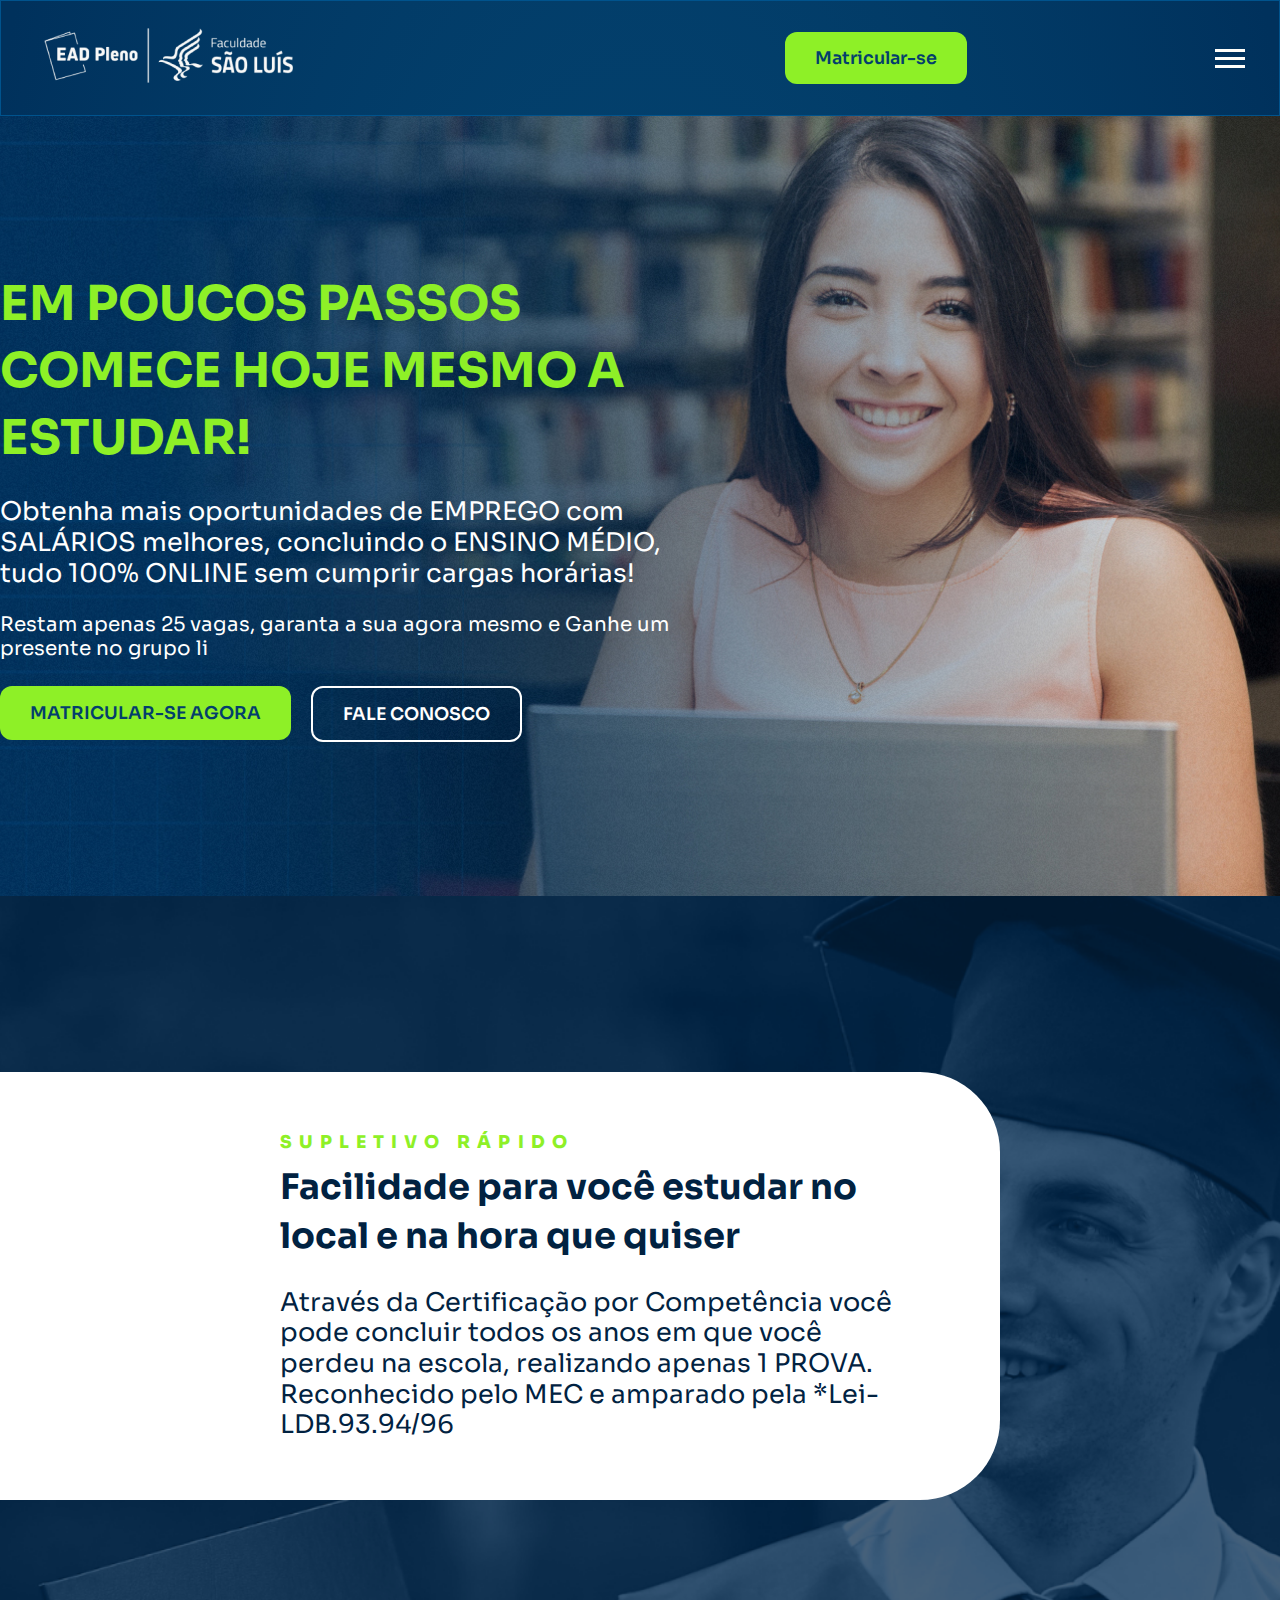
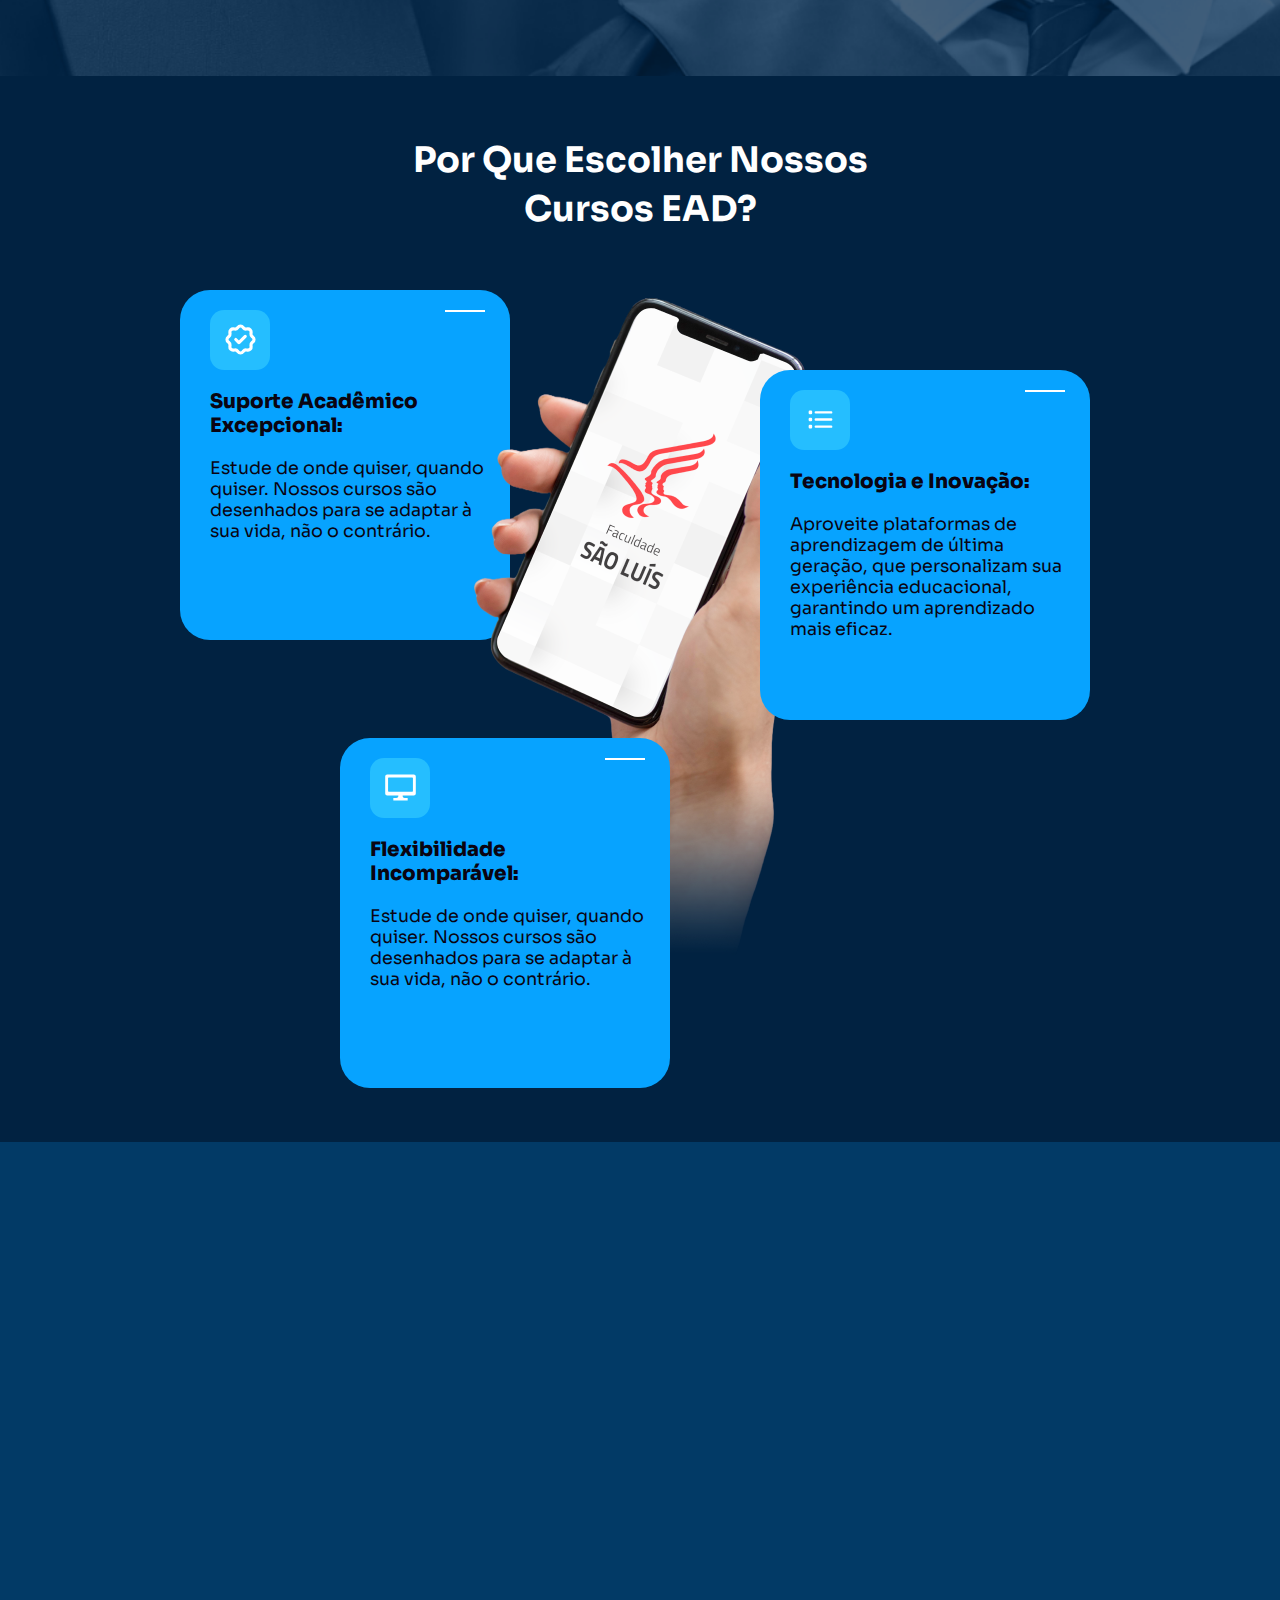
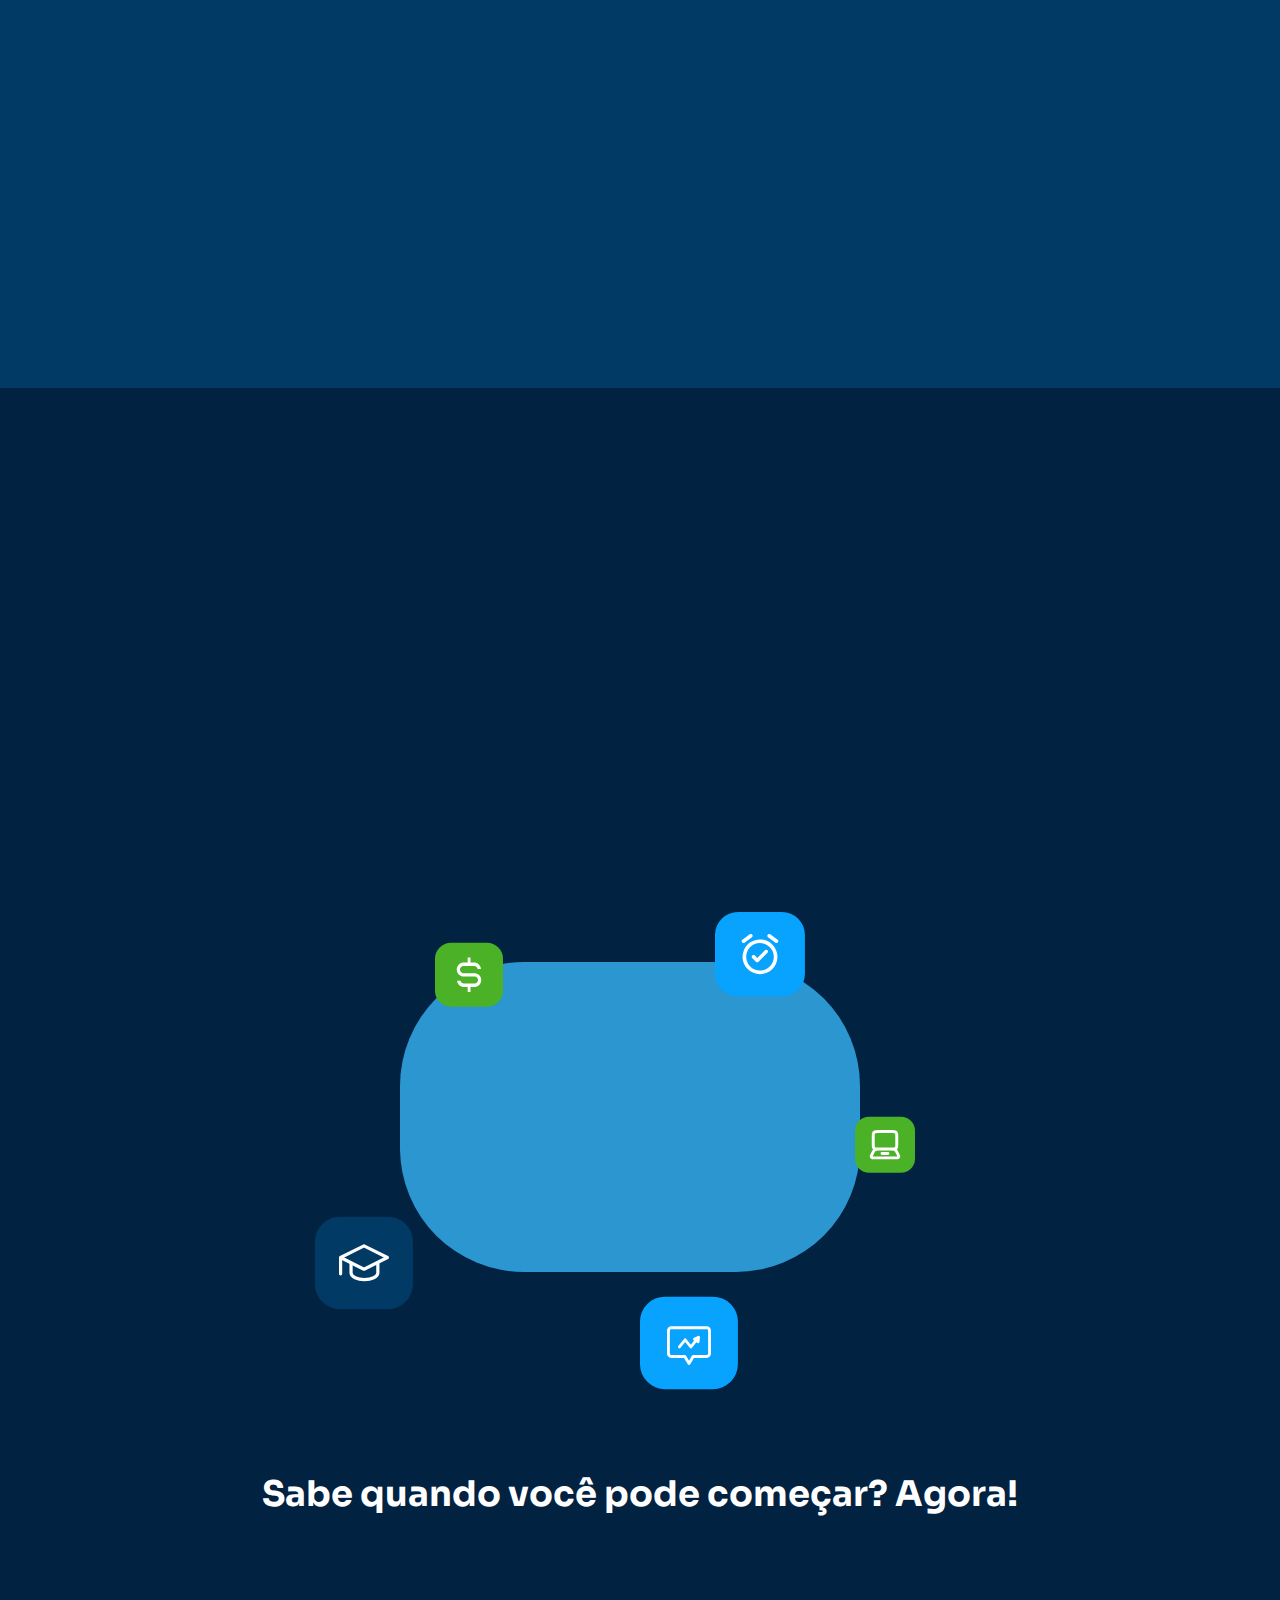
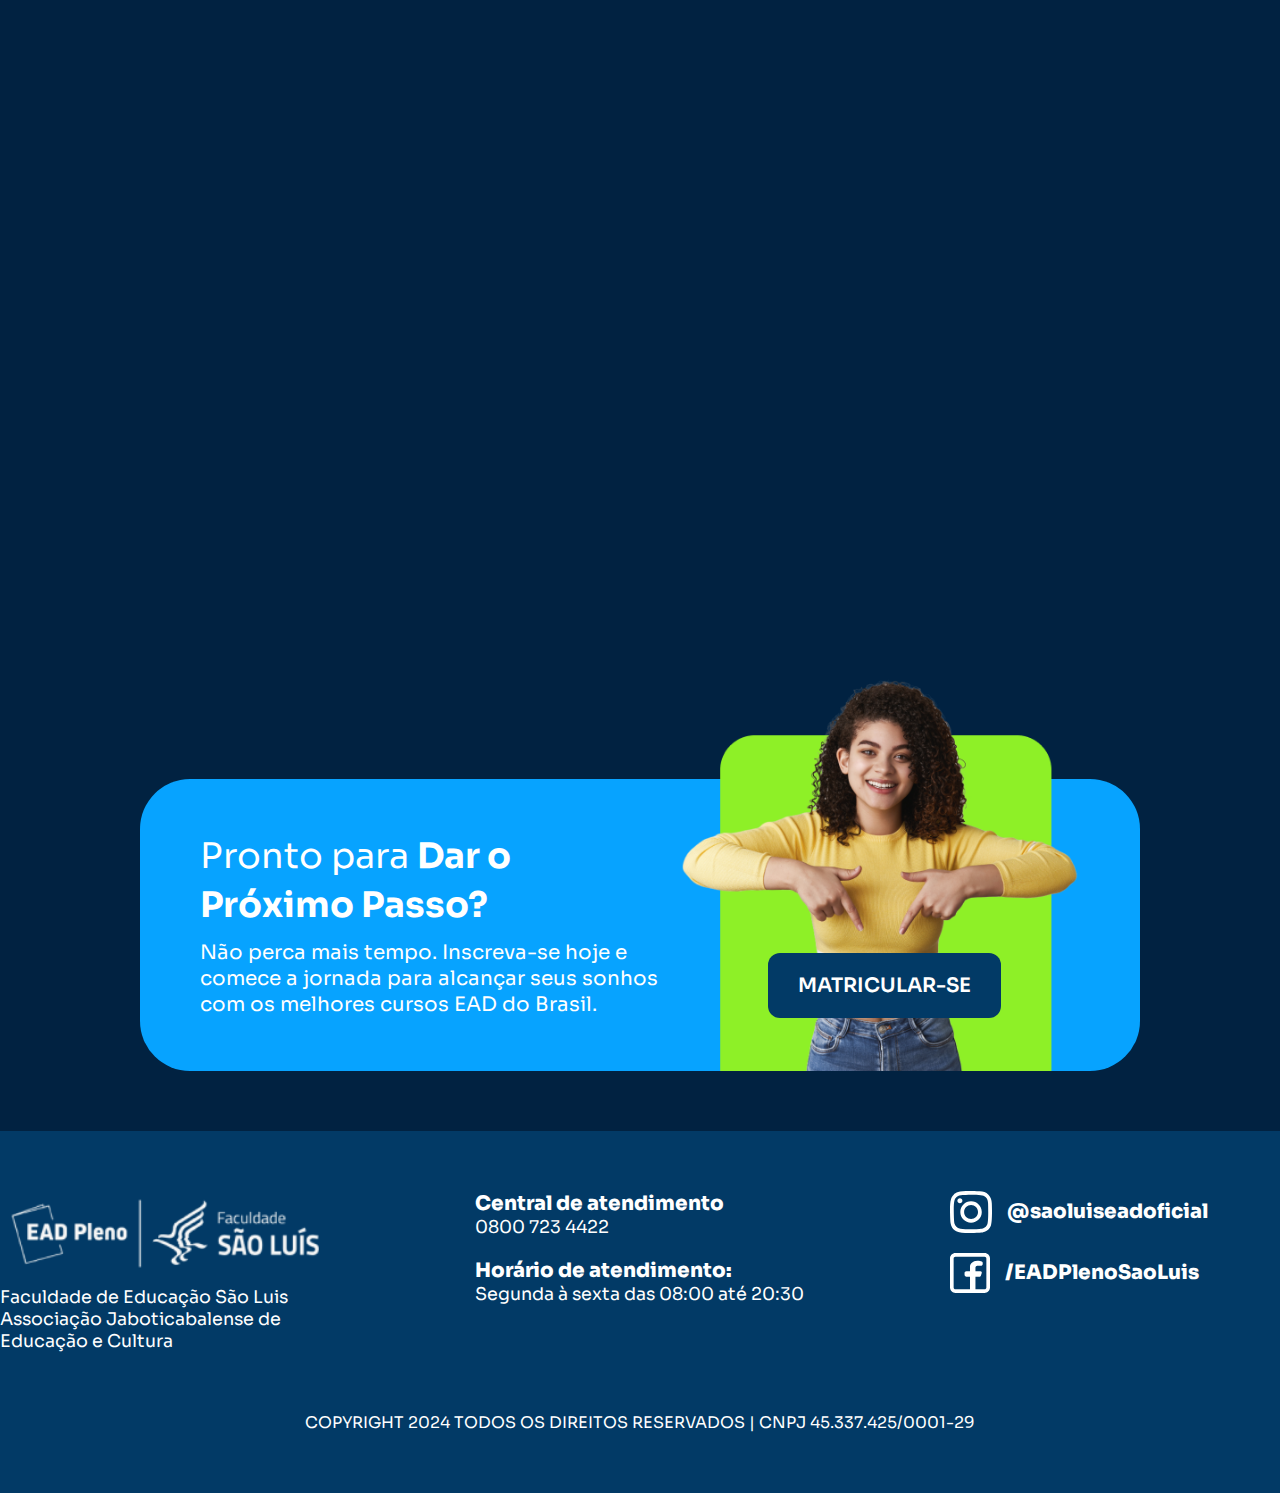
==== index_sup.html @ aec88f67 "add links" ====
<!DOCTYPE html>
<html lang="pt-br">

<head>
    <meta charset="UTF-8">
    <meta name="viewport" content="width=device-width, initial-scale=1.0">
    <title>São luis</title>
    <link rel="apple-touch-icon" sizes="76x76" href="favicon/apple-touch-icon.png">
    <link rel="icon" type="image/png" sizes="32x32" href="favicon/favicon-32x32.png">
    <link rel="icon" type="image/png" sizes="16x16" href="favicon/favicon-16x16.png">
    <link rel="manifest" href="favicon/site.webmanifest">
    <link rel="mask-icon" href="favicon/safari-pinned-tab.svg" color="#5bbad5">
    <meta name="msapplication-TileColor" content="#da532c">
    <meta name="theme-color" content="#ffffff">
    <link rel="stylesheet" href="css/style.css">
    <link rel="stylesheet" href="css/swiper-bundle.min.css">
</head>

<body>

    <header>

        <div class="area_menu_mobile">
            <div class="close_menu">
                <img src="img/close-x.svg" alt="">
            </div>
            <div class="menu_mobile">
                <nav>
                    <ul>
                        <a href="#">
                            <li>Home</li>
                        </a>
                        <a href="#">
                            <li>Cursos</li>
                        </a>
                        <a href="#">
                            <li>Suporte Acadêmico</li>
                        </a>
                        <a href="#">
                            <li>Metodologia de Ensino</li>
                        </a>
                        <a href="#">
                            <li>Recursos Exclusivos</li>
                        </a>

                    </ul>
                </nav>
                <div class="area_btns_menu_mobile">
                    <!--<a href="#">
                            <div class="btn_destaque">
                                <h2>
                                    Em destaque
                                </h2>
                            </div>
                        </a>-->

                    <a href="#">
                        <div class="btn_matricular_menu">
                            <h2>
                                Matricular-se
                            </h2>
                        </div>
                    </a>
                </div>


            </div>

        </div>

        <div class="container_menu">
            <div class="container_menu_int">
                <div class="area_menu">
                    <div class="area_logo">
                        <a href="index.html">
                            <img src="img/logo_sao_luis.png" alt="" width="267" height="69">
                        </a>
                    </div>

                    <div class="area_btns_menu">
                        <!--<a href="#">
                            <div class="btn_destaque">
                                <h2>
                                    Em destaque
                                </h2>
                            </div>
                        </a>-->

                        <a href="#">
                            <div class="btn_matricular_menu">
                                <h2>
                                    Matricular-se
                                </h2>
                            </div>
                        </a>

                        <div class="area_open_menu">
                            <div class="line_menu"></div>
                            <div class="line_menu"></div>
                            <div class="line_menu"></div>
                        </div>

                    </div>


                </div>
            </div>
        </div>

    </header>

    <!--Supletivo rapido -->

    <section id="container_supletivo_home">
        <div class="container_supletivo_home">
            <div class="container_supletivo_home_int">
                <div class="area_supletivo_home">
                    <div class="area_text_supletivo_home">
                        <div class="title_supletivo_home">
                            <h2>
                                EM POUCOS PASSOS COMECE HOJE MESMO A ESTUDAR!
                            </h2>
                        </div>
                        <div class="sub_title_supletivo_home">
                            <p>
                                Obtenha mais oportunidades de EMPREGO com SALÁRIOS melhores, concluindo o ENSINO MÉDIO,
                                tudo 100% ONLINE sem cumprir cargas horárias!
                            </p>
                        </div>
                        <div class="info_sub_title_supletivo_home">
                            <p>
                                Restam apenas 25 vagas, garanta a sua agora mesmo e Ganhe um presente no grupo li
                            </p>
                        </div>
                        <div class="area_btns_supletivo_home">
                            <a href="#">
                                <div class="btn_matricular_menu">
                                    <h2>
                                        Matricular-se agora
                                    </h2>
                                </div>
                            </a>
                            <a href="#">
                                <div class="btn_destaque">
                                    <h2>
                                        Fale conosco
                                    </h2>
                                </div>
                            </a>
                        </div>
                    </div>
                </div>
            </div>
        </div>
    </section>

    <section id="container_ead_qualidade_supletivo">
        <div class="container_ead_qualidade_supletivo">
            <div class="container_ead_qualidade_supletivo_int">
                <div class="area_ead_qualidade_supletivo">
                    <div class="area_ead_qualidade_supletivo_int">
                        <div class="area_titles_ead_qualidade_supletivo">
                            <div class="info_ead_qualidade_supletivo">
                                <p>
                                    Supletivo rápido
                                </p>
                            </div>
                            <div class="title_ead_qualidade_supletivo">
                                <h2>
                                    Facilidade para você estudar no local e na hora que quiser
                                </h2>
                            </div>
                        </div>

                        <div class="sub_title_ead_qualidade_supletivo">
                            <p>
                                Através da Certificação por Competência você pode concluir todos os anos em que você
                                perdeu na escola, realizando apenas 1 PROVA. Reconhecido pelo MEC e amparado pela
                                *Lei-LDB.93.94/96
                            </p>
                        </div>

                    </div>
                </div>
            </div>
        </div>
    </section>



    <!--<div class="container_home">
        <div class="container_home_int">
            <div class="area_home">

                <div class="swiper swiper_1 mx-0 ml-0 p-0 relative overflow-hidden transition-opacity h-8"
                    x-ref="container">
                    <div class="swiper-wrapper flex flex-rows justify-start items-center text-sm !ease-linear">
                        <div class="swiper-slide">
                            <img class="estudante" src="img/banner_1_estudante.png" alt="">
                            <img src="img/banner_1.png" alt="">
                        </div>

                        <div class="swiper-slide">
                            <img src="img/banner_2.png" alt="">
                        </div>

                    </div>
                    <div class="swiper-pagination"></div>
                </div>

                <div class="area_mini_banners">
                    <a href="#">
                        <img src="img/mini_banner_1.png" alt="">
                    </a>
                    <a href="#">
                        <img src="img/mini_banner_2.png" alt="">
                    </a>
                </div>


            </div>
        </div>
    </div>-->

    <!--<div class="container_ead_qualidade">
        <div class="container_ead_qualidade_int">
            <div class="area_ead_qualidade">
                <div class="area_texts_ead_qualidade">
                    <div class="area_titles_ead_qualidade">
                        <div class="info_title_ead_qualidade">
                            <h3>
                                EAD DE QUALIDADE
                            </h3>
                        </div>

                        <div class="title_ead_qualidade">
                            <h2>
                                Em poucos passos comece hoje mesmo a estudar!
                            </h2>
                        </div>

                    </div>

                    <div class="sub_title_ead_qualidade">
                        <p>
                            Obtenha mais oportunidades de EMPREGO com <b>SALÁRIOS melhores</b>, concluindo o ENSINO
                            MÉDIO, tudo <b>100% ONLINE</b> sem cumprir cargas horárias!
                        </p>
                    </div>

                </div>

                <img class="mini_banner_ead_qualidade" src="img/mini_banner_ead_qualidade.png" alt="" loading="lazy">

            </div>
        </div>
    </div>-->

    <!--<div class="container_cursos">
        <div class="container_cursos_int">
            <div class="area_cursos">
                <div class="area_text_cursos">
                    <div class="title_cursos" data-animation="down">
                        <h2>
                            Facilidade para você estudar no local e na hora que quiser
                        </h2>
                    </div>
                    <div class="sub_title_cursos" data-animation="down">
                        <p>
                            Através da Certificação por Competência você pode concluir todos os anos em que você perdeu
                            na escola, realizando apenas <b>1 PROVA</b>. Reconhecido pelo MEC e amparado pela
                            *Lei-LDB.93.94/96
                        </p>
                    </div>
                    <a href="#" data-animation="down" data-delay-1>
                        <div class="btn_graduacao">
                            <h2>
                                Graduação
                            </h2>
                        </div>
                    </a>
                </div>

                <div class="swiper swiper_2 mx-0 ml-0 p-0 relative overflow-hidden transition-opacity h-8"
                    x-ref="container">
                    <div class="swiper-wrapper flex flex-rows justify-start items-center text-sm !ease-linear">
                        <div class="swiper-slide">
                            <div class="card_graduacao">
                                <div class="card_graduacao_int">

                                    <div class="area_text_graduacao">
                                        <div class="title_graduacao">
                                            <h2>
                                                Administração Pública
                                            </h2>
                                        </div>
                                        <div class="sub_title_graduacao">
                                            <p>
                                                Tempo da
                                                graduação
                                            </p>
                                        </div>


                                    </div>
                                    <div class="area_img_curso">
                                        <img src="img/adm_publica.png" alt="">
                                        <a href="#">
                                            <div class="btn_ead">
                                                <h2>
                                                    Pós-graduação EAD
                                                </h2>
                                            </div>
                                        </a>
                                    </div>


                                </div>
                            </div>
                        </div>

                        <div class="swiper-slide">
                            <div class="card_graduacao">
                                <div class="card_graduacao_int">

                                    <div class="area_text_graduacao">
                                        <div class="title_graduacao">
                                            <h2>
                                                Matemática - Formação de Professor
                                            </h2>
                                        </div>
                                        <div class="sub_title_graduacao">
                                            <p>
                                                Tempo da
                                                graduação
                                            </p>
                                        </div>


                                    </div>

                                    <div class="area_img_curso">
                                        <img src="img/matematica.png" alt="">
                                        <a href="#">
                                            <div class="btn_ead">
                                                <h2>
                                                    Pós-graduação EAD
                                                </h2>
                                            </div>
                                        </a>
                                    </div>


                                </div>
                            </div>
                        </div>

                        <div class="swiper-slide">
                            <div class="card_graduacao">
                                <div class="card_graduacao_int">

                                    <div class="area_text_graduacao">
                                        <div class="title_graduacao">
                                            <h2>
                                                Administração
                                            </h2>
                                        </div>
                                        <div class="sub_title_graduacao">
                                            <p>
                                                Tempo da
                                                graduação
                                            </p>
                                        </div>


                                    </div>

                                    <div class="area_img_curso">
                                        <img src="img/adm.png" alt="">

                                        <a href="#">
                                            <div class="btn_ead">
                                                <h2>
                                                    Pós-graduação EAD
                                                </h2>
                                            </div>
                                        </a>
                                    </div>


                                </div>
                            </div>
                        </div>

                        <div class="swiper-slide">
                            <div class="card_graduacao">
                                <div class="card_graduacao_int">

                                    <div class="area_text_graduacao">
                                        <div class="title_graduacao">
                                            <h2>
                                                Engenharia da Computação
                                            </h2>
                                        </div>
                                        <div class="sub_title_graduacao">
                                            <p>
                                                Tempo da
                                                graduação
                                            </p>
                                        </div>


                                    </div>

                                    <div class="area_img_curso">
                                        <img src="img/engenharia.png" alt=" Engenharia da Computação">
                                        <a href="#">
                                            <div class="btn_ead">
                                                <h2>
                                                    Pós-graduação EAD
                                                </h2>
                                            </div>
                                        </a>

                                    </div>


                                </div>
                            </div>
                        </div>

                        <div class="swiper-slide">
                            <div class="card_graduacao">
                                <div class="card_graduacao_int">

                                    <div class="area_text_graduacao">
                                        <div class="title_graduacao">
                                            <h2>
                                                Biologia - Formação de Professor
                                            </h2>
                                        </div>
                                        <div class="sub_title_graduacao">
                                            <p>
                                                Tempo da
                                                graduação
                                            </p>
                                        </div>

                                    </div>

                                    <div class="area_img_curso">
                                        <img src="img/biologia.png" alt="biologia">

                                        <a href="#">
                                            <div class="btn_ead">
                                                <h2>
                                                    Pós-graduação EAD
                                                </h2>
                                            </div>
                                        </a>
                                    </div>

                                </div>
                            </div>
                        </div>

                        <div class="swiper-slide">
                            <div class="card_graduacao">
                                <div class="card_graduacao_int">

                                    <div class="area_text_graduacao">
                                        <div class="title_graduacao">
                                            <h2>
                                                Engenharia de Produção
                                            </h2>
                                        </div>
                                        <div class="sub_title_graduacao">
                                            <p>
                                                Tempo da
                                                graduação
                                            </p>
                                        </div>


                                    </div>

                                    <div class="area_img_curso">
                                        <img src="img/eng_producao.png" alt="">
                                        <a href="#">
                                            <div class="btn_ead">
                                                <h2>
                                                    Pós-graduação EAD
                                                </h2>
                                            </div>
                                        </a>
                                    </div>

                                </div>
                            </div>
                        </div>

                        <div class="swiper-slide">
                            <div class="card_graduacao">
                                <div class="card_graduacao_int">

                                    <div class="area_text_graduacao">
                                        <div class="title_graduacao">
                                            <h2>
                                                Letras Português - Formação de Professor
                                            </h2>
                                        </div>
                                        <div class="sub_title_graduacao">
                                            <p>
                                                Tempo da
                                                graduação
                                            </p>
                                        </div>


                                    </div>

                                    <div class="area_img_curso">
                                        <img src="img/letras.png" alt="Letras Português">
                                        <a href="#">
                                            <div class="btn_ead">
                                                <h2>
                                                    Pós-graduação EAD
                                                </h2>
                                            </div>
                                        </a>
                                    </div>


                                </div>
                            </div>
                        </div>


                    </div>
                    <img class="swiper-button-prev" src="img/arrow_prev.svg" alt="">
                    <img class="swiper-button-next" src="img/arrow_next.svg" alt="">
                </div>

                <a href="#" data-animation="down" data-delay-1>
                    <div class="btn_matricular">
                        <h2>
                            Ver todos os cursos
                        </h2>
                    </div>
                </a>


            </div>
        </div>
    </div>-->


    <div class="container_pilares">
        <div class="container_pilares_int">
            <div class="area_pilares">
                <div class="title_pilare_principal">
                    <h2>
                        Por Que Escolher Nossos<br> Cursos EAD?
                    </h2>
                </div>
                <div class="area_cards_pilares">

                    <div class="cards_pilares card_1">
                        <div class="cards_pilares_int">
                            <div class="separator_pilares"></div>
                            <div class="icon_pilares">
                                <img src="img/icon_cursos_1.svg" alt="" width="31" height="31">
                            </div>

                            <div class="title_pilares">
                                <h2>
                                    Suporte Acadêmico Excepcional:
                                </h2>
                            </div>
                            <div class="sub_title_pilares">
                                <p>
                                    Estude de onde quiser, quando quiser. Nossos cursos são desenhados para se adaptar à
                                    sua vida, não o contrário.
                                </p>
                            </div>
                        </div>
                    </div>

                    <div class="cards_pilares card_2">
                        <div class="cards_pilares_int">
                            <div class="separator_pilares"></div>
                            <div class="icon_pilares">
                                <img src="img/icon_cursos_2.svg" alt="" width="27" height="19">
                            </div>

                            <div class="title_pilares">
                                <h2>
                                    Tecnologia e Inovação:
                                </h2>
                            </div>
                            <div class="sub_title_pilares">
                                <p>
                                    Aproveite plataformas de aprendizagem de última geração, que personalizam sua
                                    experiência educacional, garantindo um aprendizado mais eficaz.
                                </p>
                            </div>
                        </div>
                    </div>

                    <div class="cards_pilares card_3">
                        <div class="cards_pilares_int">
                            <div class="separator_pilares"></div>
                            <div class="icon_pilares">
                                <img src="img/icon_cursos_3.svg" alt="" width="33" height="27">
                            </div>

                            <div class="title_pilares">
                                <h2>
                                    Flexibilidade Incomparável:
                                </h2>
                            </div>
                            <div class="sub_title_pilares">
                                <p>
                                    Estude de onde quiser, quando quiser. Nossos cursos são desenhados para se adaptar à
                                    sua vida, não o contrário.
                                </p>
                            </div>
                        </div>
                    </div>

                </div>

                <img class="bg_pilares" src="img/bg_cursos.png" alt="" width="350" height="667">

            </div>
        </div>
    </div>

    <div class="container_mercado">
        <div class="container_mercado_int sup">
            <div class="area_mercado">
                <div class="area_text_mercado">
                    <!--<div class="info_title_mercado" data-animation="left">
                        <h3>
                            A CBREAD AJUDA VOCÊ A
                        </h3>
                    </div>-->
                    <div class="title_mercado" data-animation="left" data-delay-1>
                        <h2>
                            Conecte-se ao Futuro do Mercado de Trabalho
                        </h2>
                    </div>
                    <div class="sub_title_mercado" data-animation="left" data-delay-2>
                        <p>
                            Com parcerias estratégicas em diversos setores, oferecemos <b>oportunidades únicas de
                                estágio e
                                networking,</b> preparando você não apenas para entrar no mercado de trabalho, mas para
                            liderar
                        </p>
                    </div>
                </div>

                <div class="area_bg_mercado">
                    <img src="img_sup/bg_mercado.png" alt="" data-animation="right">
                    <svg class="bg_lines sup" width="962" height="418" viewBox="0 0 865 420" fill="none"
                        xmlns="http://www.w3.org/2000/svg">
                        <mask id="mask0_115_10" style="mask-type:alpha" maskUnits="userSpaceOnUse" x="0" y="0"
                            width="865" height="420">
                            <rect width="865" height="420" fill="#023A66" />
                        </mask>
                        <g mask="url(#mask0_115_10)">
                            <rect x="663" y="-71" width="89" height="575" transform="rotate(29.8313 663 -71)"
                                fill="#4BB127" />
                            <rect x="282.032" y="-71" width="89" height="575" transform="rotate(29.8313 282.032 -71)"
                                fill="#4BB127" />
                            <rect x="790" y="-49.7698" width="89" height="575" transform="rotate(29.8313 790 -49.7698)"
                                fill="white" />
                            <rect x="409" y="-49.7698" width="89" height="575" transform="rotate(29.8313 409 -49.7698)"
                                fill="white" />
                            <rect x="536" y="-47.7698" width="89" height="575" transform="rotate(29.8313 536 -47.7698)"
                                fill="#07A3FF" />
                        </g>
                    </svg>

                </div>



            </div>
        </div>
    </div>



    <div class="container_metodologia">
        <div class="container_metodologia_int">
            <div class="area_metodologia">
                <div class="area_text_metodologia">
                    <div class="title_metodologia" data-animation="left" data-delay-1>
                        <h2>
                            Metodologia de Ensino que Faz a Diferença
                        </h2>
                    </div>
                    <div class="sub_title_metodologia" data-animation="left" data-delay-2>
                        <p>
                            Nossas metodologias ativas colocam você no centro do processo de aprendizagem.<br><br>

                            Prepare-se para enfrentar o mercado de trabalho com <b>habilidades práticas e conhecimento
                                aplicado</b>, graças à nossa abordagem inovadora que transforma a teoria em prática.
                        </p>
                    </div>

                    <a href="#" data-animation="down" data-delay-1>
                        <div class="btn_matricular">
                            <h2>
                                Me matricular agora
                            </h2>
                        </div>
                    </a>

                </div>

                <div class="area_img_metodologia">
                    <div class="box_bg_metodologia"></div>
                    <img class="icon_notebook" src="img/icon_notebook.svg" alt="">
                    <img class="icon_clock" src="img/icon_clock.svg" alt="">
                    <img class="icon_money" src="img/icon_money.svg" alt="">
                    <img class="icon_study" src="img/icon_study.svg" alt="">
                    <img class="icon_growth" src="img/icon_growth.svg" alt="">
                    <img src="img/notebook_metodologia.png" alt="" data-animation="right">
                </div>



            </div>
        </div>
    </div>

    <div class="container_exclusivo sup">
        <div class="container_exclusivo_int">

            <div class="title_exclusivo">
                <h2>
                    Sabe quando você pode começar? Agora!
                </h2>
            </div>

            <div class="area_exclusivo">
                <div class="box_exclusivo" data-animation="down" data-delay-1>
                    <div class="box_exclusivo_int">
                        <div class="area_img_box_exclusivo">
                            <img src="img/icon_exclusivo_1.svg" alt="">
                            <div class="line_1"></div>
                            <div class="line_2"></div>
                        </div>

                        <div class="title_box_exclusivo">
                            <h2>
                                Reconhecida pelo MEC
                            </h2>
                        </div>
                        <!--<div class="sub_title_exclusivo">
                            <p>
                                Explore livros digitais interativos e laboratórios virtuais que transformam o
                                aprendizado em uma experiência viva e engajante.
                            </p>
                        </div>-->
                    </div>

                </div>

                <div class="box_exclusivo" data-animation="down" data-delay-2>
                    <div class="box_exclusivo_int">
                        <div class="area_img_box_exclusivo">
                            <img src="img/icon_exclusivo_2.svg" alt="">
                            <div class="line_1"></div>
                            <div class="line_2"></div>
                        </div>

                        <div class="title_box_exclusivo">
                            <h2>
                                Diploma válido em todo território Nacional
                            </h2>
                        </div>
                        <!--<div class="sub_title_exclusivo">
                            <p>
                                Nossa tecnologia adaptativa ajusta o conteúdo às suas necessidades, permitindo um estudo
                                eficiente e no seu ritmo.
                            </p>
                        </div>-->
                    </div>

                </div>

                <div class="box_exclusivo" data-animation="down" data-delay-3>
                    <div class="box_exclusivo_int">
                        <div class="area_img_box_exclusivo">
                            <img src="img/icon_exclusivo_3.svg" alt="">
                            <div class="line_1"></div>
                            <div class="line_2"></div>
                        </div>

                        <div class="title_box_exclusivo">
                            <h2>
                                Faça as provas quando estiver preparado
                            </h2>
                        </div>
                        <!--<div class="sub_title_exclusivo">
                            <p>
                                Tutoria online, monitoramento de desempenho, e programas de desenvolvimento de
                                habilidades estão aqui para enriquecer sua jornada educacional.
                            </p>
                        </div>-->
                    </div>

                </div>

                <div class="box_exclusivo" data-animation="down" data-delay-4>
                    <div class="box_exclusivo_int">
                        <div class="area_img_box_exclusivo">
                            <img src="img/icon_exclusivo_4.svg" alt="">
                            <div class="line_1"></div>
                            <div class="line_2"></div>
                        </div>

                        <div class="title_box_exclusivo">
                            <h2>
                                Estude em seu próprio horário
                            </h2>
                        </div>
                        <!--<div class="sub_title_exclusivo">
                            <p>
                                Tutoria online, monitoramento de desempenho, e programas de desenvolvimento de
                                habilidades estão aqui para enriquecer sua jornada educacional.
                            </p>
                        </div>-->
                    </div>

                </div>

                <div class="box_exclusivo" data-animation="down" data-delay-5>
                    <div class="box_exclusivo_int">
                        <div class="area_img_box_exclusivo">
                            <img src="img/icon_exclusivo_5.svg" alt="">
                            <div class="line_1"></div>
                            <div class="line_2"></div>
                        </div>

                        <div class="title_box_exclusivo">
                            <h2>
                                Certificado válido pelo Conselho Estadual de Educação
                            </h2>
                        </div>
                        <!--<div class="sub_title_exclusivo">
                            <p>
                                Tutoria online, monitoramento de desempenho, e programas de desenvolvimento de
                                habilidades estão aqui para enriquecer sua jornada educacional.
                            </p>
                        </div>-->
                    </div>

                </div>



            </div>
        </div>
    </div>


    <div class="container_jornada">
        <div class="container_jornada_int">
            <div class="area_jornada">
                <div class="area_jornada_int">
                    <div class="area_text_jornanda">
                        <div class="title_jornada">
                            <h2>
                                Pronto para <b>Dar o Próximo Passo?</b>
                            </h2>
                        </div>
                        <div class="sub_title_jornada">
                            <p>
                                Não perca mais tempo. Inscreva-se hoje e comece a jornada para alcançar seus sonhos com
                                os melhores cursos EAD do Brasil.
                            </p>
                        </div>
                    </div>

                    <div class="area_bg_jornada">
                        <img class="bg_jornada" src="img/bg_jornada.png" alt="">

                        <a href="#">
                            <div class="btn_matricular_jornada">
                                <h2>
                                    Matricular-se
                                </h2>
                            </div>
                        </a>
                    </div>


                </div>
            </div>
        </div>
    </div>


    <footer>
        <div class="container_footer">
            <div class="container_footer_int">
                <div class="area_footer">
                    <div class="footer_col_sm">
                        <img src="img/logo_sao_luis.png" alt="">
                        <div class="info_footer">
                            <p>
                                Faculdade de Educação São Luis Associação Jaboticabalense de Educação e Cultura
                            </p>
                        </div>
                    </div>

                    <div class="footer_col_sm">
                        <div class="area_atendimento">
                            <div class="area_atendimento_int">
                                <div class="title_atendimento">
                                    <h2>
                                        Central de atendimento
                                    </h2>
                                </div>
                                <div class="sub_title_atendimento">
                                    <p>
                                        0800 723 4422
                                    </p>
                                </div>
                            </div>

                            <div class="area_atendimento_int">
                                <div class="title_atendimento">
                                    <h2>
                                        Horário de atendimento:
                                    </h2>
                                </div>
                                <div class="sub_title_atendimento">
                                    <p>
                                        Segunda à sexta das 08:00 até 20:30
                                    </p>
                                </div>
                            </div>

                        </div>
                    </div>

                    <div class="footer_col_sm">
                        <div class="area_social">
                            <a href="#">
                                <div class="area_social_int">
                                    <img src="img/instagram.svg" alt="">
                                    <div class="info_social">
                                        <p>
                                            @saoluiseadoficial
                                        </p>
                                    </div>
                                </div>
                            </a>
                            <a href="#">
                                <div class="area_social_int">
                                    <img src="img/facebook.svg" alt="">
                                    <div class="info_social">
                                        <p>
                                            /EADPlenoSaoLuis
                                        </p>
                                    </div>
                                </div>
                            </a>

                        </div>
                    </div>


                </div>

                <div class="copy_footer">
                    <p>
                        COPYRIGHT 2024 TODOS OS DIREITOS RESERVADOS | CNPJ 45.337.425/0001-29
                    </p>
                </div>

            </div>
        </div>
    </footer>




    <script src="https://cdn.jsdelivr.net/npm/swiper@11/swiper-bundle.min.js"></script>
    <script defer src="js/script.js"></script>

    <script>
        const swiper_1 = new Swiper('.swiper_1', {
            // Optional parameters
            direction: 'horizontal',

            // If we need pagination
            pagination: {
                el: '.swiper-pagination',
                clickable: true,
            },

            freeMode: {
                enabled: true,
                sticky: true,
            },
            autoplay: {
                delay: 8000,
                disableOnInteraction: false,
                pauseOnMouseEnter: true,
            },

            centeredSlides: false,
            loop: true,
            slidesPerView: 1,
            spaceBetween: 30,

            breakpoints: {
                // when window width is >= 320px
                320: {
                    slidesPerView: 1,

                },
                // when window width is >= 480px
                480: {
                    slidesPerView: 1,

                },
                // when window width is >= 640px
                640: {
                    slidesPerView: 1,

                },
                // when window width is >= 1024px
                1024: {
                    slidesPerView: 1,

                }
            },


        });

        const swiper_2 = new Swiper('.swiper_2', {
            // Optional parameters
            direction: 'horizontal',

            // If we need pagination
            pagination: {
                clickable: true,
            },

            /*freeMode: {
                enabled: true,
                sticky: true,
            },*/
            autoplay: {
                delay: 10000,
                disableOnInteraction: false,
                pauseOnMouseEnter: true,
            },

            centeredSlides: false,
            loop: true,
            slidesPerView: 8,
            spaceBetween: 30,

            breakpoints: {
                // when window width is >= 320px
                320: {
                    slidesPerView: 1,

                },
                // when window width is >= 480px
                480: {
                    slidesPerView: 2,

                },
                // when window width is >= 640px
                640: {
                    slidesPerView: 5,

                },
                // when window width is >= 1024px
                1024: {
                    slidesPerView: 8,

                },

                1440: {
                    slidesPerView: 5,

                },

                2000: {
                    slidesPerView: 7,

                },
                2500: {
                    slidesPerView: 7,

                }
            },


            // Navigation arrows
            navigation: {
                nextEl: '.swiper-button-next',
                prevEl: '.swiper-button-prev',
            },

        });

    </script>
</body>

</html>
---- css/style.css ----
@import"https://fonts.googleapis.com/css2?family=Sora:wght@100..800&display=swap";*{box-sizing:border-box;font-family:"Sora";scroll-behavior:smooth}body{margin:0px;padding:0px;background:radial-gradient(69.82% 69.82% at 50% 50%, #095F8E 0%, #00315C 100%)}:root{--bg-color-fundo: #012241;--font-title-all: 2.5em;--font-sub-title: 1.25em;--font-info-small: 1.1em;--font-title-sup: 3em;--font-sub-title-sup: 1.6em}h1,h2,h3,p{margin:0px}a{text-decoration:none;max-width:max-content}[data-animation]{opacity:0;transition:all 200ms ease-in}[data-delay-1]{transition-delay:200ms}[data-delay-2]{transition-delay:300ms}[data-delay-3]{transition-delay:400ms}[data-delay-4]{transition-delay:500ms}[data-delay-5]{transition-delay:600ms}[data-animation=down]{transform:translate3d(0, 20px, 0)}[data-animation=left]{transform:translate3d(-20px, 0, 0)}[data-animation=right]{transform:translate3d(20px, 0, 0)}[data-animation].animate{opacity:1;transform:translate3d(0px, 0px, 0px)}@-webkit-keyframes pulse-branco{0%{transform:scale(1);box-shadow:0 0 0 0 #dcf1ff,0 0 0 0 #dcf1ff}70%{transform:scale(1.01);box-shadow:0 0 0 10px rgba(0,0,0,0),0 0 0 20px rgba(0,0,0,0)}100%{transform:scale(1);box-shadow:0 0 0 0 rgba(0,0,0,0),0 0 0 0 rgba(0,0,0,0)}}@-moz-keyframes pulse-branco{0%{transform:scale(1);box-shadow:0 0 0 0 #dcf1ff,0 0 0 0 #dcf1ff}70%{transform:scale(1.01);box-shadow:0 0 0 10px rgba(0,0,0,0),0 0 0 20px rgba(0,0,0,0)}100%{transform:scale(1);box-shadow:0 0 0 0 rgba(0,0,0,0),0 0 0 0 rgba(0,0,0,0)}}@-o-keyframes pulse-branco{0%{transform:scale(1);box-shadow:0 0 0 0 #dcf1ff,0 0 0 0 #dcf1ff}70%{transform:scale(1.01);box-shadow:0 0 0 10px rgba(0,0,0,0),0 0 0 20px rgba(0,0,0,0)}100%{transform:scale(1);box-shadow:0 0 0 0 rgba(0,0,0,0),0 0 0 0 rgba(0,0,0,0)}}@keyframes pulse-branco{0%{transform:scale(1);box-shadow:0 0 0 0 #dcf1ff,0 0 0 0 #dcf1ff}70%{transform:scale(1.01);box-shadow:0 0 0 10px rgba(0,0,0,0),0 0 0 20px rgba(0,0,0,0)}100%{transform:scale(1);box-shadow:0 0 0 0 rgba(0,0,0,0),0 0 0 0 rgba(0,0,0,0)}}@keyframes move{0%{right:-100%}100%{right:0px}}header{width:100%;border:1px solid #00538d;padding:20px 0px}header .area_menu_mobile{display:none;position:fixed;width:90%;height:100vh;z-index:99;background:radial-gradient(69.82% 69.82% at 50% 50%, rgba(9, 95, 142, 0.8039215686) 0%, rgba(0, 49, 92, 0.7882352941) 100%);top:0px;right:0px;transition:all ease 400ms}header .area_menu_mobile .close_menu{position:absolute;top:40px;right:40px;max-width:max-content;height:auto;cursor:pointer}header .area_menu_mobile .menu_mobile{display:flex;justify-content:center;flex-direction:column;gap:40px;width:100%;height:100%}header .area_menu_mobile .menu_mobile .area_btns_menu_mobile{display:flex;align-items:center;justify-content:center;gap:40px;flex-wrap:wrap}header .area_menu_mobile .menu_mobile .area_btns_menu_mobile .btn_destaque{display:flex;justify-content:center;align-items:center;max-width:200px;padding:15px 30px;border:2px solid #64a3ce;border-radius:75px}header .area_menu_mobile .menu_mobile .area_btns_menu_mobile .btn_destaque h2{font-weight:600;font-size:var(--font-info-small);color:#fff}header .area_menu_mobile .menu_mobile .area_btns_menu_mobile .btn_matricular_menu{display:flex;justify-content:center;align-items:center;max-width:200px;padding:15px 30px;background:#8ef027;border-radius:12px}header .area_menu_mobile .menu_mobile .area_btns_menu_mobile .btn_matricular_menu h2{font-weight:600;font-size:var(--font-info-small);color:#033f6c}header .area_menu_mobile .menu_mobile nav ul{padding:0px;margin:0px;display:flex;justify-content:center;align-items:center;flex-direction:column;gap:40px;height:100%}header .area_menu_mobile .menu_mobile nav ul a li{list-style:none;font-weight:bold;font-size:30px;color:#fff;text-transform:uppercase;transition:all ease 200ms}header .area_menu_mobile .menu_mobile nav ul a li:hover{color:#8ef027}header .container_menu{display:flex;justify-content:center;width:100%}header .container_menu .container_menu_int{display:flex;justify-content:center;align-items:center;width:100%;max-width:1210px}header .container_menu .container_menu_int .area_menu{display:flex;align-items:center;justify-content:space-between;width:100%}header .container_menu .container_menu_int .area_menu .area_logo img{max-width:max-content;height:auto}header .container_menu .container_menu_int .area_menu .area_btns_menu{display:flex;align-items:center;justify-content:space-between;width:100%;max-width:460px}header .container_menu .container_menu_int .area_menu .area_btns_menu .btn_destaque{display:flex;justify-content:center;align-items:center;max-width:200px;padding:15px 30px;border:2px solid #64a3ce;border-radius:75px}header .container_menu .container_menu_int .area_menu .area_btns_menu .btn_destaque h2{font-weight:600;font-size:var(--font-info-small);color:#fff}header .container_menu .container_menu_int .area_menu .area_btns_menu .btn_matricular_menu{display:flex;justify-content:center;align-items:center;max-width:200px;padding:15px 30px;background:#8ef027;border-radius:12px}header .container_menu .container_menu_int .area_menu .area_btns_menu .btn_matricular_menu h2{font-weight:600;font-size:var(--font-info-small);color:#033f6c}header .container_menu .container_menu_int .area_menu .area_btns_menu .area_open_menu{display:flex;flex-direction:column;gap:5px;max-width:30px;width:100%;cursor:pointer}header .container_menu .container_menu_int .area_menu .area_btns_menu .area_open_menu .line_menu{width:30px;height:3px;background:#fffffb}.container_home{display:flex;justify-content:center;width:100%;padding:60px 0px 60px 0px}.container_home .container_home_int{display:flex;justify-content:center;align-items:center;width:100%;max-width:1280px}.container_home .container_home_int .area_home{display:flex;justify-content:center;align-items:center;gap:20px;width:100%}.container_home .container_home_int .area_home .area_mini_banners{display:flex;flex-direction:column;gap:20px;width:100%;max-width:385px}.container_home .container_home_int .area_home .area_mini_banners img{width:100%;max-width:max-content;height:auto}.container_home .container_home_int .area_home .swiper_1{justify-content:flex-start;width:100%;height:100%;max-width:800px;overflow-y:visible !important;margin:0px 20px !important}.container_home .container_home_int .area_home .swiper_1 .swiper-pagination-bullet{width:12px;height:12px;background:#fff;border-radius:20px;transition:all ease 200ms}.container_home .container_home_int .area_home .swiper_1 .swiper-pagination-bullet-active{width:50px !important;height:12px;background:#fff;border-radius:20px}.container_home .container_home_int .area_home .swiper_1 .swiper-horizontal>.swiper-pagination-bullets,.container_home .container_home_int .area_home .swiper_1 .swiper-pagination-bullets.swiper-pagination-horizontal{bottom:-30px;top:auto;left:0;width:100%}.container_home .container_home_int .area_home .swiper_1 .swiper-slide{display:flex !important;justify-content:center;position:relative;overflow-x:clip}.container_home .container_home_int .area_home .swiper_1 .swiper-slide .estudante{position:absolute;left:10px;top:-47px;max-width:360px;height:auto}.container_home .container_home_int .area_home .swiper_1 .swiper-slide img{max-width:780px;width:100%;height:auto}.container_ead_qualidade{display:flex;justify-content:center;padding:60px 0px 60px 0px;width:100%;background-color:var(--bg-color-fundo)}.container_ead_qualidade .container_ead_qualidade_int{display:flex;justify-content:center;align-items:center;width:100%;max-width:1280px}.container_ead_qualidade .container_ead_qualidade_int .area_ead_qualidade{display:flex;justify-content:center;align-items:center;gap:60px;width:100%}.container_ead_qualidade .container_ead_qualidade_int .area_ead_qualidade .area_texts_ead_qualidade{display:flex;flex-direction:column;gap:25px;width:100%;max-width:620px}.container_ead_qualidade .container_ead_qualidade_int .area_ead_qualidade .area_texts_ead_qualidade .area_titles_ead_qualidade{display:flex;flex-direction:column;gap:10px;width:100%}.container_ead_qualidade .container_ead_qualidade_int .area_ead_qualidade .area_texts_ead_qualidade .area_titles_ead_qualidade .info_title_ead_qualidade h3{font-weight:800;font-size:var(--font-info-small);line-height:1.2em;letter-spacing:.4em;color:#8ef027}.container_ead_qualidade .container_ead_qualidade_int .area_ead_qualidade .area_texts_ead_qualidade .area_titles_ead_qualidade .title_ead_qualidade h2{font-weight:700;font-size:var(--font-title-all);line-height:1.4em;color:#fff}.container_ead_qualidade .container_ead_qualidade_int .area_ead_qualidade .area_texts_ead_qualidade .sub_title_ead_qualidade p{font-weight:400;font-size:var(--font-sub-title);line-height:1.2em;color:#fff}.container_ead_qualidade .container_ead_qualidade_int .area_ead_qualidade .mini_banner_ead_qualidade{max-width:max-content;height:auto;width:100%}.btn_matricular{display:flex;justify-content:center;align-items:center;max-width:350px;background:#07a3ff;border-radius:12px;padding:20px 30px;-webkit-animation:pulse-branco 2s infinite;-moz-animation:pulse-branco 2s infinite;-o-animation:pulse-branco 2s infinite;animation:pulse-branco 2s infinite}.btn_matricular h2{font-weight:600;font-size:var(--font-sub-title);text-transform:uppercase;color:#fff}.container_cursos{display:flex;justify-content:center;width:100%;padding:60px 0px 60px 0px;background-color:#023a66}.container_cursos .container_cursos_int{display:flex;justify-content:center;align-items:center;width:100%}.container_cursos .container_cursos_int .area_cursos{display:flex;align-items:center;justify-content:center;flex-direction:column;gap:40px;width:100%}.container_cursos .container_cursos_int .area_cursos .area_text_cursos{display:flex;flex-direction:column;align-items:center;gap:20px;max-width:1300px;width:100%}.container_cursos .container_cursos_int .area_cursos .area_text_cursos .title_cursos h2{font-weight:700;font-size:var(--font-title-all);line-height:1.4em;text-align:center;color:#fff}.container_cursos .container_cursos_int .area_cursos .area_text_cursos .sub_title_cursos p{font-weight:400;font-size:var(--font-sub-title);line-height:130%;text-align:center;color:#fff}.container_cursos .container_cursos_int .area_cursos .area_text_cursos .btn_graduacao{display:flex;justify-content:center;align-items:center;max-width:350px;background:#07a3ff;border-radius:75px;padding:20px 30px;-webkit-animation:pulse-branco 2s infinite;-moz-animation:pulse-branco 2s infinite;-o-animation:pulse-branco 2s infinite;animation:pulse-branco 2s infinite}.container_cursos .container_cursos_int .area_cursos .area_text_cursos .btn_graduacao h2{font-weight:600;font-size:var(--font-sub-title);text-transform:uppercase;color:#fff}.container_cursos .container_cursos_int .area_cursos .card_graduacao{max-width:240px;width:100%;height:480px;background:#012241;border-radius:32px}.container_cursos .container_cursos_int .area_cursos .card_graduacao .card_graduacao_int{display:flex;flex-direction:column;height:100%}.container_cursos .container_cursos_int .area_cursos .card_graduacao .card_graduacao_int .area_img_curso{display:flex;flex-direction:column;align-items:center;height:100%;justify-content:flex-end}.container_cursos .container_cursos_int .area_cursos .card_graduacao .card_graduacao_int .area_text_graduacao{display:flex;flex-direction:column;gap:20px;padding:30px 30px 0px 30px}.container_cursos .container_cursos_int .area_cursos .card_graduacao .card_graduacao_int .title_graduacao h2{font-weight:800;font-size:var(--font-sub-title);line-height:120%;color:#fff}.container_cursos .container_cursos_int .area_cursos .card_graduacao .card_graduacao_int .sub_title_graduacao p{font-weight:400;font-size:var(--font-info-small);line-height:125%;color:#fff}.container_cursos .container_cursos_int .area_cursos .card_graduacao .card_graduacao_int a{width:100%;max-width:100%}.container_cursos .container_cursos_int .area_cursos .card_graduacao .card_graduacao_int .btn_ead{display:flex;justify-content:center;align-items:center;max-width:100%;width:100%;height:78px;background:#4cb227;border-top:6px solid #023a66;border-radius:32px}.container_cursos .container_cursos_int .area_cursos .card_graduacao .card_graduacao_int .btn_ead h2{font-weight:800;font-size:var(--font-info-small);color:#fff}.container_cursos .container_cursos_int .area_cursos .swiper-button-next,.container_cursos .container_cursos_int .area_cursos .swiper-button-prev{width:100%;max-width:max-content}.container_cursos .container_cursos_int .area_cursos .swiper_2{justify-content:center;width:100%;height:100%}.container_cursos .container_cursos_int .area_cursos .swiper_2 .swiper-slide{display:flex !important;justify-content:center;position:relative}@keyframes cards{from{transform:translate3d(0, 10vw, 0);opacity:0}to{transform:translate3d(0, 0, 0);opacity:1}}@-webkit-keyframes cards{from{transform:translate3d(0, 10vw, 0);opacity:0}to{transform:translate3d(0, 0, 0);opacity:1}}@-moz-keyframes cards{from{transform:translate3d(0, 10vw, 0);opacity:0}to{transform:translate3d(0, 0, 0);opacity:1}}@-o-keyframes cards{from{transform:translate3d(0, 10vw, 0);opacity:0}to{transform:translate3d(0, 0, 0);opacity:1}}.container_pilares .container_pilares_int .area_pilares .area_cards_pilares .html_icon_card,.container_pilares .container_pilares_int .area_pilares .area_cards_pilares .js_icon_card{position:absolute;max-width:80px;width:100%;height:auto;z-index:2;-webkit-animation:cards 1ms ease-in;-moz-animation:cards 1ms ease-in;-o-animation:cards 1ms ease-in;animation:cards 1ms ease-in;animation-timeline:view();transform:scale3d(1, 1, 1);transition:all ease 100ms}.container_pilares{display:flex;justify-content:center;width:100%;padding:60px 0px 180px 0px;background-color:#012241}.container_pilares .container_pilares_int{display:flex;align-items:center;justify-content:center;width:100%;max-width:1280px}.container_pilares .container_pilares_int .area_pilares{display:flex;justify-content:center;align-items:center;flex-direction:column;gap:60px;width:100%}.container_pilares .container_pilares_int .area_pilares .title_pilare_principal h2{font-weight:700;font-size:var(--font-title-all);line-height:1.4em;text-align:center;color:#fff}.container_pilares .container_pilares_int .area_pilares .bg_pilares{max-width:max-content;width:100%;height:auto;position:relative;z-index:0}.container_pilares .container_pilares_int .area_pilares .area_cards_pilares{position:absolute;width:100%;max-width:800px;display:flex;flex-direction:column;gap:40px;align-items:center;height:678px}.container_pilares .container_pilares_int .area_pilares .area_cards_pilares .js_icon_card{right:-50px;top:20%;animation-range:cover 0% cover 50%}.container_pilares .container_pilares_int .area_pilares .area_cards_pilares .js_icon_card:hover{transform:scale3d(1.1, 1.1, 1.1)}.container_pilares .container_pilares_int .area_pilares .area_cards_pilares .html_icon_card{left:-100px;bottom:0px;animation-range:cover 0% cover 30%}.container_pilares .container_pilares_int .area_pilares .area_cards_pilares .html_icon_card:hover{transform:scale3d(1.1, 1.1, 1.1)}.container_pilares .container_pilares_int .area_pilares .area_cards_pilares .cards_pilares{background:#07a3ff;border-radius:30px;padding:20px 25px 20px 30px;max-width:330px;height:350px;-webkit-animation:cards 1ms ease-in;-moz-animation:cards 1ms ease-in;-o-animation:cards 1ms ease-in;animation:cards 1ms ease-in;animation-timeline:view();animation-range:cover 0% cover 45%}.container_pilares .container_pilares_int .area_pilares .area_cards_pilares .cards_pilares .cards_pilares_int{display:flex;flex-direction:column;gap:20px;position:relative}.container_pilares .container_pilares_int .area_pilares .area_cards_pilares .cards_pilares .cards_pilares_int .separator_pilares{position:absolute;right:0px;top:0px;width:40px;height:2px;background-color:#fff}.container_pilares .container_pilares_int .area_pilares .area_cards_pilares .cards_pilares .cards_pilares_int .icon_pilares{display:flex;justify-content:center;align-items:center;background:#25beff;border-radius:14px;width:60px;height:60px;transform:scale3d(1, 1, 1);transition:all ease 100ms}.container_pilares .container_pilares_int .area_pilares .area_cards_pilares .cards_pilares .cards_pilares_int .icon_pilares:hover{transform:scale3d(1.1, 1.1, 1.1)}.container_pilares .container_pilares_int .area_pilares .area_cards_pilares .cards_pilares .cards_pilares_int .title_pilares h2{font-weight:800;font-size:var(--font-sub-title);line-height:120%;color:#0a0411}.container_pilares .container_pilares_int .area_pilares .area_cards_pilares .cards_pilares .cards_pilares_int .sub_title_pilares p{font-weight:400;font-size:var(--font-info-small);line-height:120%;color:#0a0411}.container_pilares .container_pilares_int .area_pilares .area_cards_pilares .card_1{position:absolute;left:-60px;top:80px;z-index:0}.container_pilares .container_pilares_int .area_pilares .area_cards_pilares .card_2{position:absolute;right:-50px;top:160px;z-index:1}.container_pilares .container_pilares_int .area_pilares .area_cards_pilares .card_3{position:absolute;left:100px;bottom:-200px;z-index:1}.container_mercado{display:flex;justify-content:center;width:100%;background-color:#023a66;position:relative;z-index:1;padding:40px 0px}.container_mercado .container_mercado_int.sup{display:flex;justify-content:center;align-items:center;width:100%;max-width:1400px}.container_mercado .container_mercado_int.sup .area_mercado .area_text_mercado{max-width:470px}.container_mercado .container_mercado_int{display:flex;justify-content:center;align-items:center;width:100%;max-width:1400px}.container_mercado .container_mercado_int .area_mercado{display:flex;justify-content:center;align-items:center;width:100%;gap:40px}.container_mercado .container_mercado_int .area_mercado .area_text_mercado{display:flex;flex-direction:column;gap:20px;max-width:430px;width:100%}.container_mercado .container_mercado_int .area_mercado .area_text_mercado .info_title_mercado h3{font-weight:800;font-size:var(--font-info-small);line-height:1.2em;letter-spacing:.4em;color:#8ef027}.container_mercado .container_mercado_int .area_mercado .area_text_mercado .title_mercado h2{font-weight:700;font-size:var(--font-title-all);line-height:1.4em;color:#fff}.container_mercado .container_mercado_int .area_mercado .area_text_mercado .sub_title_mercado p{font-weight:400;font-size:var(--font-sub-title);line-height:150%;color:#fff}.container_mercado .container_mercado_int .area_mercado .area_bg_mercado{position:relative;display:flex}.container_mercado .container_mercado_int .area_mercado .area_bg_mercado img{max-width:max-content;height:auto;z-index:1;margin:-105px 0px -40px 0px}.container_mercado .container_mercado_int .area_mercado .area_bg_mercado .bg_lines{position:absolute;z-index:-1;left:0px;bottom:-60px;width:auto;height:auto}.container_mercado .container_mercado_int .area_mercado .area_bg_mercado .bg_lines.sup{position:absolute;z-index:-1;left:-230px;bottom:-60px;width:auto;height:auto}.container_metodologia{display:flex;justify-content:center;width:100%;background-color:#012241;padding:120px 0px 60px 0px;position:relative;z-index:1}.container_metodologia .container_metodologia_int{display:flex;justify-content:center;align-items:center;width:100%;max-width:1280px}.container_metodologia .container_metodologia_int .area_metodologia{display:flex;align-items:center;justify-content:space-between;gap:40px;width:100%}.container_metodologia .container_metodologia_int .area_metodologia .area_text_metodologia{display:flex;flex-direction:column;gap:30px;max-width:540px;width:100%}.container_metodologia .container_metodologia_int .area_metodologia .area_text_metodologia .title_metodologia h2{font-weight:700;font-size:var(--font-title-all);line-height:1.4em;color:#f2f9ff}.container_metodologia .container_metodologia_int .area_metodologia .area_text_metodologia .sub_title_metodologia p{font-weight:400;font-size:var(--font-sub-title);line-height:150%;color:#f2f9ff}.container_metodologia .container_metodologia_int .area_metodologia .area_text_metodologia .sub_title_metodologia p b{color:#64e537}.container_metodologia .container_metodologia_int .area_metodologia .area_text_metodologia .btn_matricular{display:flex;justify-content:center;align-items:center;max-width:350px;background:#07a3ff;border-radius:12px;padding:20px 30px;-webkit-animation:pulse-branco 2s infinite;-moz-animation:pulse-branco 2s infinite;-o-animation:pulse-branco 2s infinite;animation:pulse-branco 2s infinite}.container_metodologia .container_metodologia_int .area_metodologia .area_text_metodologia .btn_matricular h2{font-weight:600;font-size:var(--font-sub-title);text-transform:uppercase;color:#fff}.container_metodologia .container_metodologia_int .area_metodologia .area_img_metodologia{display:flex;position:relative}.container_metodologia .container_metodologia_int .area_metodologia .area_img_metodologia .box_bg_metodologia{position:absolute;width:100%;max-width:460px;height:310px;background:#2c96d1;border-radius:124px;left:45px;top:-40px;z-index:-1}.container_metodologia .container_metodologia_int .area_metodologia .area_img_metodologia .icon_notebook{position:absolute;right:-20px;top:calc(50% - 60px);max-width:max-content;height:auto}.container_metodologia .container_metodologia_int .area_metodologia .area_img_metodologia .icon_clock{position:absolute;right:120px;top:-90px;max-width:90px;height:auto}.container_metodologia .container_metodologia_int .area_metodologia .area_img_metodologia .icon_money{position:absolute;left:80px;top:-60px;max-width:max-content;height:auto}.container_metodologia .container_metodologia_int .area_metodologia .area_img_metodologia .icon_study{position:absolute;left:-40px;bottom:40px;max-width:max-content;height:auto;z-index:1}.container_metodologia .container_metodologia_int .area_metodologia .area_img_metodologia .icon_growth{position:absolute;left:50%;bottom:-40px;max-width:max-content;height:auto}.container_metodologia .container_metodologia_int .area_metodologia .area_img_metodologia img{max-width:max-content;height:auto;width:100%}.container_exclusivo{display:flex;justify-content:center;width:100%;background-color:#012241;padding:60px 0px 60px 0px}.container_exclusivo .container_exclusivo_int{display:flex;justify-content:center;align-items:center;flex-direction:column;gap:40px;width:100%;max-width:1280px}.container_exclusivo .container_exclusivo_int .title_exclusivo h2{font-weight:700;font-size:var(--font-title-all);line-height:1.4em;text-align:center;color:#fff}.container_exclusivo .container_exclusivo_int .area_exclusivo{display:flex;align-items:flex-start;justify-content:center;gap:20px;width:100%;flex-wrap:wrap}.container_exclusivo .container_exclusivo_int .area_exclusivo .box_exclusivo{background:#fff;border:2px solid #023a66;border-radius:32px;max-width:380px;width:100%;height:450px}.container_exclusivo .container_exclusivo_int .area_exclusivo .box_exclusivo .box_exclusivo_int{display:flex;flex-direction:column;gap:20px;padding:20px 40px 20px 40px}.container_exclusivo .container_exclusivo_int .area_exclusivo .box_exclusivo .box_exclusivo_int .area_img_box_exclusivo:hover .line_1{opacity:1;left:40px;top:23px;transform:rotate(45deg)}.container_exclusivo .container_exclusivo_int .area_exclusivo .box_exclusivo .box_exclusivo_int .area_img_box_exclusivo:hover .line_2{opacity:1;top:50px;left:90px;transform:rotate(45deg)}.container_exclusivo .container_exclusivo_int .area_exclusivo .box_exclusivo .box_exclusivo_int .area_img_box_exclusivo:hover img{transform:scale3d(1.1, 1.1, 1.1)}.container_exclusivo .container_exclusivo_int .area_exclusivo .box_exclusivo .box_exclusivo_int .area_img_box_exclusivo{position:relative;display:flex;max-width:max-content}.container_exclusivo .container_exclusivo_int .area_exclusivo .box_exclusivo .box_exclusivo_int .area_img_box_exclusivo img{max-width:max-content;height:auto;margin-left:-20px;z-index:1;position:relative;transition:all ease 200ms}.container_exclusivo .container_exclusivo_int .area_exclusivo .box_exclusivo .box_exclusivo_int .area_img_box_exclusivo .line_1{opacity:0;position:absolute;width:109.51px;height:109.51px;left:0px;top:0px;border:2px solid #07a3ff;border-radius:23px;transform:rotate(0deg);transition:all ease 200ms;z-index:0}.container_exclusivo .container_exclusivo_int .area_exclusivo .box_exclusivo .box_exclusivo_int .area_img_box_exclusivo .line_2{opacity:0;position:absolute;width:57.81px;height:57.81px;top:0px;left:0px;border:2px solid #26b334;border-radius:10.3955px;transform:rotate(0deg);transition:all ease 200ms}.container_exclusivo .container_exclusivo_int .area_exclusivo .box_exclusivo .box_exclusivo_int .title_box_exclusivo h2{font-weight:700;font-size:var(--font-sub-title);line-height:120%;color:#0a0411}.container_exclusivo .container_exclusivo_int .area_exclusivo .box_exclusivo .box_exclusivo_int .sub_title_exclusivo p{font-weight:400;font-size:var(--font-info-small);line-height:150%;color:#0a0411}.container_exclusivo.sup .container_exclusivo_int .area_exclusivo .box_exclusivo{height:340px}.container_exclusivo.sup .container_exclusivo_int .area_exclusivo .box_exclusivo .box_exclusivo_int .title_box_exclusivo h2{font-size:1.6em}.container_jornada{display:flex;justify-content:center;width:100%;padding:60px 0px 60px 0px;background-color:#012241}.container_jornada .container_jornada_int{display:flex;justify-content:center;align-items:center;width:100%;max-width:1280px}.container_jornada .container_jornada_int .area_jornada{background:#07a3ff;border-radius:50px;width:100%;max-width:1000px;padding:0px 60px 0px 60px}.container_jornada .container_jornada_int .area_jornada .area_jornada_int{display:flex;align-items:center;justify-content:center;gap:20px;width:100%}.container_jornada .container_jornada_int .area_jornada .area_jornada_int .area_text_jornanda{display:flex;flex-direction:column;gap:10px;width:100%;max-width:460px}.container_jornada .container_jornada_int .area_jornada .area_jornada_int .area_text_jornanda .title_jornada h2{font-weight:400;font-size:var(--font-title-all);line-height:1.4em;color:#fff}.container_jornada .container_jornada_int .area_jornada .area_jornada_int .area_text_jornanda .sub_title_jornada p{font-weight:400;font-size:var(--font-sub-title);line-height:130%;color:#fff}.container_jornada .container_jornada_int .area_jornada .area_jornada_int .area_bg_jornada{position:relative;display:flex}.container_jornada .container_jornada_int .area_jornada .area_jornada_int .area_bg_jornada .bg_jornada{max-width:max-content;height:auto;margin-top:-100px;width:100%}.container_jornada .container_jornada_int .area_jornada .area_jornada_int .area_bg_jornada .btn_matricular_jornada{position:absolute;left:22%;bottom:18%;display:flex;justify-content:center;align-items:center;max-width:350px;background:#023a66;border-radius:12px;padding:20px 30px;-webkit-animation:pulse-branco 2s infinite;-moz-animation:pulse-branco 2s infinite;-o-animation:pulse-branco 2s infinite;animation:pulse-branco 2s infinite}.container_jornada .container_jornada_int .area_jornada .area_jornada_int .area_bg_jornada .btn_matricular_jornada h2{font-weight:600;font-size:var(--font-sub-title);text-transform:uppercase;color:#fff}footer{background-color:#023a66;width:100%;padding:60px 0px 60px 0px}footer .container_footer{display:flex;justify-content:center;width:100%}footer .container_footer .container_footer_int{display:flex;justify-content:center;flex-direction:column;gap:60px;align-items:center;width:100%;max-width:1280px}footer .container_footer .container_footer_int .copy_footer p{font-weight:400;font-size:16px;text-align:center;color:#fff}footer .container_footer .container_footer_int .area_footer{display:flex;align-items:flex-start;justify-content:flex-start;justify-content:space-between;width:100%}footer .container_footer .container_footer_int .area_footer .footer_col_sm{display:flex;flex-direction:column;gap:10px;width:100%;max-width:330px}footer .container_footer .container_footer_int .area_footer .footer_col_sm .info_footer p{font-weight:400;font-size:var(--font-info-small);color:#fff}footer .container_footer .container_footer_int .area_footer .footer_col_sm .area_atendimento{display:flex;flex-direction:column;gap:20px}footer .container_footer .container_footer_int .area_footer .footer_col_sm .area_atendimento .area_atendimento_int{display:flex;flex-direction:column;gap:0px}footer .container_footer .container_footer_int .area_footer .footer_col_sm .area_atendimento .area_atendimento_int .title_atendimento h2{font-weight:800;font-size:var(--font-sub-title);color:#fff}footer .container_footer .container_footer_int .area_footer .footer_col_sm .area_atendimento .area_atendimento_int .sub_title_atendimento p{font-weight:400;font-size:var(--font-info-small);color:#fff}footer .container_footer .container_footer_int .area_footer .footer_col_sm .area_social{display:flex;flex-direction:column;gap:20px}footer .container_footer .container_footer_int .area_footer .footer_col_sm .area_social .area_social_int{display:flex;align-items:center;gap:15px}footer .container_footer .container_footer_int .area_footer .footer_col_sm .area_social .area_social_int .info_social p{font-weight:800;font-size:var(--font-sub-title);color:#fff}@media(max-width: 1280px){:root{--bg-color-fundo: #012241;--font-title-all: 2.2em;--font-sub-title: 1.25em;--font-info-small: 1.1em}.container_home .container_home_int .area_home{flex-direction:column;align-items:flex-start;padding:0px 20px;max-width:800px}.container_home .container_home_int .area_home .swiper_1{margin:0px !important}.container_home .container_home_int .area_home .area_mini_banners{flex-direction:row}.container_home .container_home_int .area_home .area_mini_banners img{max-width:370px}.container_ead_qualidade .container_ead_qualidade_int .area_ead_qualidade{flex-direction:column-reverse;max-width:500px}.container_home .container_home_int .area_home .swiper-slide .estudante{left:0px;top:-60px}.container_mercado .container_mercado_int .area_mercado{flex-direction:column;max-width:800px;gap:40px}.container_mercado .container_mercado_int .area_mercado .area_bg_mercado img{margin:0px 0px -40px 0px;width:100%}.container_mercado .container_mercado_int .area_mercado .area_bg_mercado .bg_lines{max-width:max-content;width:100%;bottom:-80px;height:auto}.container_mercado .container_mercado_int .area_mercado .area_bg_mercado .bg_lines.sup{display:none;max-width:max-content;width:100%;bottom:-40px;height:auto}.container_metodologia{padding:60px 0px 60px 0px}.container_metodologia .container_metodologia_int .area_metodologia{gap:120px;flex-direction:column}.container_metodologia .container_metodologia_int .area_metodologia .area_img_metodologia .icon_notebook{right:10px;z-index:1;max-width:60px}}@media(max-width: 1024px){:root{--bg-color-fundo: #012241;--font-title-all: 2em;--font-sub-title: 1.25em;--font-info-small: 1.1em}header{padding:20px}header .container_menu .container_menu_int .area_menu .area_btns_menu{justify-content:flex-end;width:100%}header .container_menu .container_menu_int .area_menu .area_btns_menu a{display:none}header .area_menu_mobile .menu_mobile nav ul a li{font-size:1.8em}.container_home .container_home_int .area_home .swiper_1 .swiper-slide .estudante{max-width:320px;width:42%;left:0px;top:0px}.container_home .container_home_int .area_home .area_mini_banners{flex-direction:column}.container_pilares{padding:60px 0px 0px 0px}.container_pilares .container_pilares_int .area_pilares{gap:40px}.container_pilares .container_pilares_int .area_pilares .area_cards_pilares{height:auto;position:relative;gap:30px}.container_pilares .container_pilares_int .area_pilares .area_cards_pilares .card_1{position:initial;z-index:auto}.container_pilares .container_pilares_int .area_pilares .area_cards_pilares .card_2{position:initial;z-index:auto}.container_pilares .container_pilares_int .area_pilares .area_cards_pilares .card_3{position:initial;z-index:auto}.container_jornada{padding:0px 0px 60px 0px}.container_jornada .container_jornada_int .area_jornada{padding:40px 40px 0px 40px}.container_jornada .container_jornada_int .area_jornada .area_jornada_int{flex-direction:column}.container_jornada .container_jornada_int .area_jornada .area_jornada_int .area_bg_jornada .btn_matricular_jornada{left:17%}.container_jornada .container_jornada_int .area_jornada .area_jornada_int .area_bg_jornada .bg_jornada{margin-top:0px}footer .container_footer .container_footer_int .area_footer{flex-direction:column;gap:40px;padding:0px 20px}}@media(max-width: 480px){:root{--bg-color-fundo: #012241;--font-title-all: 1.8em;--font-sub-title: 1.25em;--font-info-small: 1.1em}.container_home .container_home_int .area_home{gap:40px}.container_home .container_home_int .area_home .swiper_1 .swiper-pagination-bullet-active{width:40px !important;height:10px}.container_home .container_home_int .area_home .swiper_1 .swiper-pagination-bullet{width:10px;height:10px}.container_home .container_home_int .area_home .swiper_1 .swiper-slide .estudante{top:-28px;max-width:180px;left:0px;width:50%}header .area_menu_mobile .menu_mobile nav ul a li{font-size:1.4em;text-align:center;padding:0px 20px}.container_ead_qualidade{padding:60px 0px 60px 0px}.container_ead_qualidade .container_ead_qualidade_int .area_ead_qualidade{padding:0px 20px}.container_cursos .container_cursos_int .area_cursos .area_text_cursos{padding:0px 20px}.container_mercado .container_mercado_int .area_mercado{padding:0px 20px}.container_metodologia .container_metodologia_int .area_metodologia{padding:0px 20px}.container_metodologia .container_metodologia_int .area_metodologia .area_img_metodologia .box_bg_metodologia{left:0px}.container_metodologia .container_metodologia_int .area_metodologia .area_img_metodologia .icon_study{left:0px;bottom:-40px}.container_exlusivo .container_exlusivo_int{padding:0px 20px}}#container_supletivo_home{background-image:url(../img_sup/bg_sup.png);height:780px;width:100%;background-position:center;background-repeat:no-repeat;background-size:cover}#container_supletivo_home .container_supletivo_home{display:flex;justify-content:center;width:100%;height:100%}#container_supletivo_home .container_supletivo_home .container_supletivo_home_int{display:flex;align-items:center;justify-content:center;width:100%;max-width:1280px;height:100%}#container_supletivo_home .container_supletivo_home .container_supletivo_home_int .area_supletivo_home{display:flex;justify-content:flex-start;align-items:center;width:100%;height:100%}#container_supletivo_home .container_supletivo_home .container_supletivo_home_int .area_supletivo_home .area_text_supletivo_home{display:flex;flex-direction:column;gap:25px;width:100%;max-width:680px}#container_supletivo_home .container_supletivo_home .container_supletivo_home_int .area_supletivo_home .area_text_supletivo_home .area_btns_supletivo_home{display:flex;gap:20px;width:100%}#container_supletivo_home .container_supletivo_home .container_supletivo_home_int .area_supletivo_home .area_text_supletivo_home .area_btns_supletivo_home .btn_matricular_menu{display:flex;justify-content:center;align-items:center;max-width:300px;padding:16px 30px;background:#8ef027;border-radius:12px}#container_supletivo_home .container_supletivo_home .container_supletivo_home_int .area_supletivo_home .area_text_supletivo_home .area_btns_supletivo_home .btn_matricular_menu h2{font-weight:600;font-size:var(--font-info-small);color:#033f6c;text-transform:uppercase}#container_supletivo_home .container_supletivo_home .container_supletivo_home_int .area_supletivo_home .area_text_supletivo_home .area_btns_supletivo_home .btn_destaque{display:flex;justify-content:center;align-items:center;max-width:300px;padding:15px 30px;border:2px solid #fff;border-radius:12px}#container_supletivo_home .container_supletivo_home .container_supletivo_home_int .area_supletivo_home .area_text_supletivo_home .area_btns_supletivo_home .btn_destaque h2{font-weight:600;font-size:var(--font-info-small);color:#fff;text-transform:uppercase}#container_supletivo_home .container_supletivo_home .container_supletivo_home_int .area_supletivo_home .area_text_supletivo_home .title_supletivo_home h2{font-weight:700;font-size:var(--font-title-sup);line-height:1.4em;color:#8ef027}#container_supletivo_home .container_supletivo_home .container_supletivo_home_int .area_supletivo_home .area_text_supletivo_home .sub_title_supletivo_home p{font-weight:400;font-size:var(--font-sub-title-sup);line-height:1.2em;color:#fff}#container_supletivo_home .container_supletivo_home .container_supletivo_home_int .area_supletivo_home .area_text_supletivo_home .info_sub_title_supletivo_home p{font-weight:400;font-size:var(--font-sub-title);line-height:1.2em;color:#fff}#container_ead_qualidade_supletivo{background-image:url(../img_sup/bg_cursos_ead.png);height:780px;width:100%;background-position:center;background-repeat:no-repeat;background-size:cover}#container_ead_qualidade_supletivo .container_ead_qualidade_supletivo{display:flex;justify-content:center;width:100%;height:100%}#container_ead_qualidade_supletivo .container_ead_qualidade_supletivo .container_ead_qualidade_supletivo_int{display:flex;justify-content:flex-start;align-items:center;width:100%;height:100%}#container_ead_qualidade_supletivo .container_ead_qualidade_supletivo .container_ead_qualidade_supletivo_int .area_ead_qualidade_supletivo{display:flex;justify-content:flex-end;background-color:#fff;border-radius:0px 80px 80px 0px;max-width:1000px;width:100%;padding:60px 80px 60px 0px}#container_ead_qualidade_supletivo .container_ead_qualidade_supletivo .container_ead_qualidade_supletivo_int .area_ead_qualidade_supletivo .area_ead_qualidade_supletivo_int{display:flex;flex-direction:column;gap:25px;max-width:640px;width:100%}#container_ead_qualidade_supletivo .container_ead_qualidade_supletivo .container_ead_qualidade_supletivo_int .area_ead_qualidade_supletivo .area_ead_qualidade_supletivo_int .area_titles_ead_qualidade_supletivo{display:flex;flex-direction:column;gap:10px;width:100%}#container_ead_qualidade_supletivo .container_ead_qualidade_supletivo .container_ead_qualidade_supletivo_int .area_ead_qualidade_supletivo .area_ead_qualidade_supletivo_int .area_titles_ead_qualidade_supletivo .info_ead_qualidade_supletivo p{font-weight:800;font-size:var(--font-info-small);line-height:1.2em;letter-spacing:.4em;color:#8ef027;text-transform:uppercase}#container_ead_qualidade_supletivo .container_ead_qualidade_supletivo .container_ead_qualidade_supletivo_int .area_ead_qualidade_supletivo .area_ead_qualidade_supletivo_int .area_titles_ead_qualidade_supletivo .title_ead_qualidade_supletivo h2{font-weight:700;font-size:var(--font-title-all);line-height:1.4em;color:#012241}#container_ead_qualidade_supletivo .container_ead_qualidade_supletivo .container_ead_qualidade_supletivo_int .area_ead_qualidade_supletivo .area_ead_qualidade_supletivo_int .sub_title_ead_qualidade_supletivo p{font-weight:400;font-size:var(--font-sub-title-sup);line-height:1.2em;color:#012241}@media(max-width: 1024px){:root{--font-title-sup: 2.6em;--font-sub-title-sup: 1.4em}#container_supletivo_home .container_supletivo_home .container_supletivo_home_int .area_supletivo_home{justify-content:center}#container_ead_qualidade_supletivo .container_ead_qualidade_supletivo .container_ead_qualidade_supletivo_int{align-items:center;justify-content:center}#container_ead_qualidade_supletivo .container_ead_qualidade_supletivo .container_ead_qualidade_supletivo_int .area_ead_qualidade_supletivo{border-radius:80px 80px 80px 80px;justify-content:center;padding:60px 60px 60px 60px}#container_ead_qualidade_supletivo .container_ead_qualidade_supletivo .container_ead_qualidade_supletivo_int .area_ead_qualidade_supletivo .area_ead_qualidade_supletivo_int{gap:20px}}@media(max-width: 480px){:root{--font-title-sup: 2em;--font-sub-title-sup: 1.4em}#container_supletivo_home{background-position:67%;height:700px}#container_supletivo_home .container_supletivo_home .container_supletivo_home_int .area_supletivo_home .area_text_supletivo_home{padding:0px 20px}#container_supletivo_home .container_supletivo_home .container_supletivo_home_int .area_supletivo_home .area_text_supletivo_home .area_btns_supletivo_home{flex-direction:column}#container_ead_qualidade_supletivo{background-position:67%;height:700px}#container_ead_qualidade_supletivo .container_ead_qualidade_supletivo .container_ead_qualidade_supletivo_int{margin:0px 20px}#container_ead_qualidade_supletivo .container_ead_qualidade_supletivo .container_ead_qualidade_supletivo_int .area_ead_qualidade_supletivo{padding:60px 40px}}
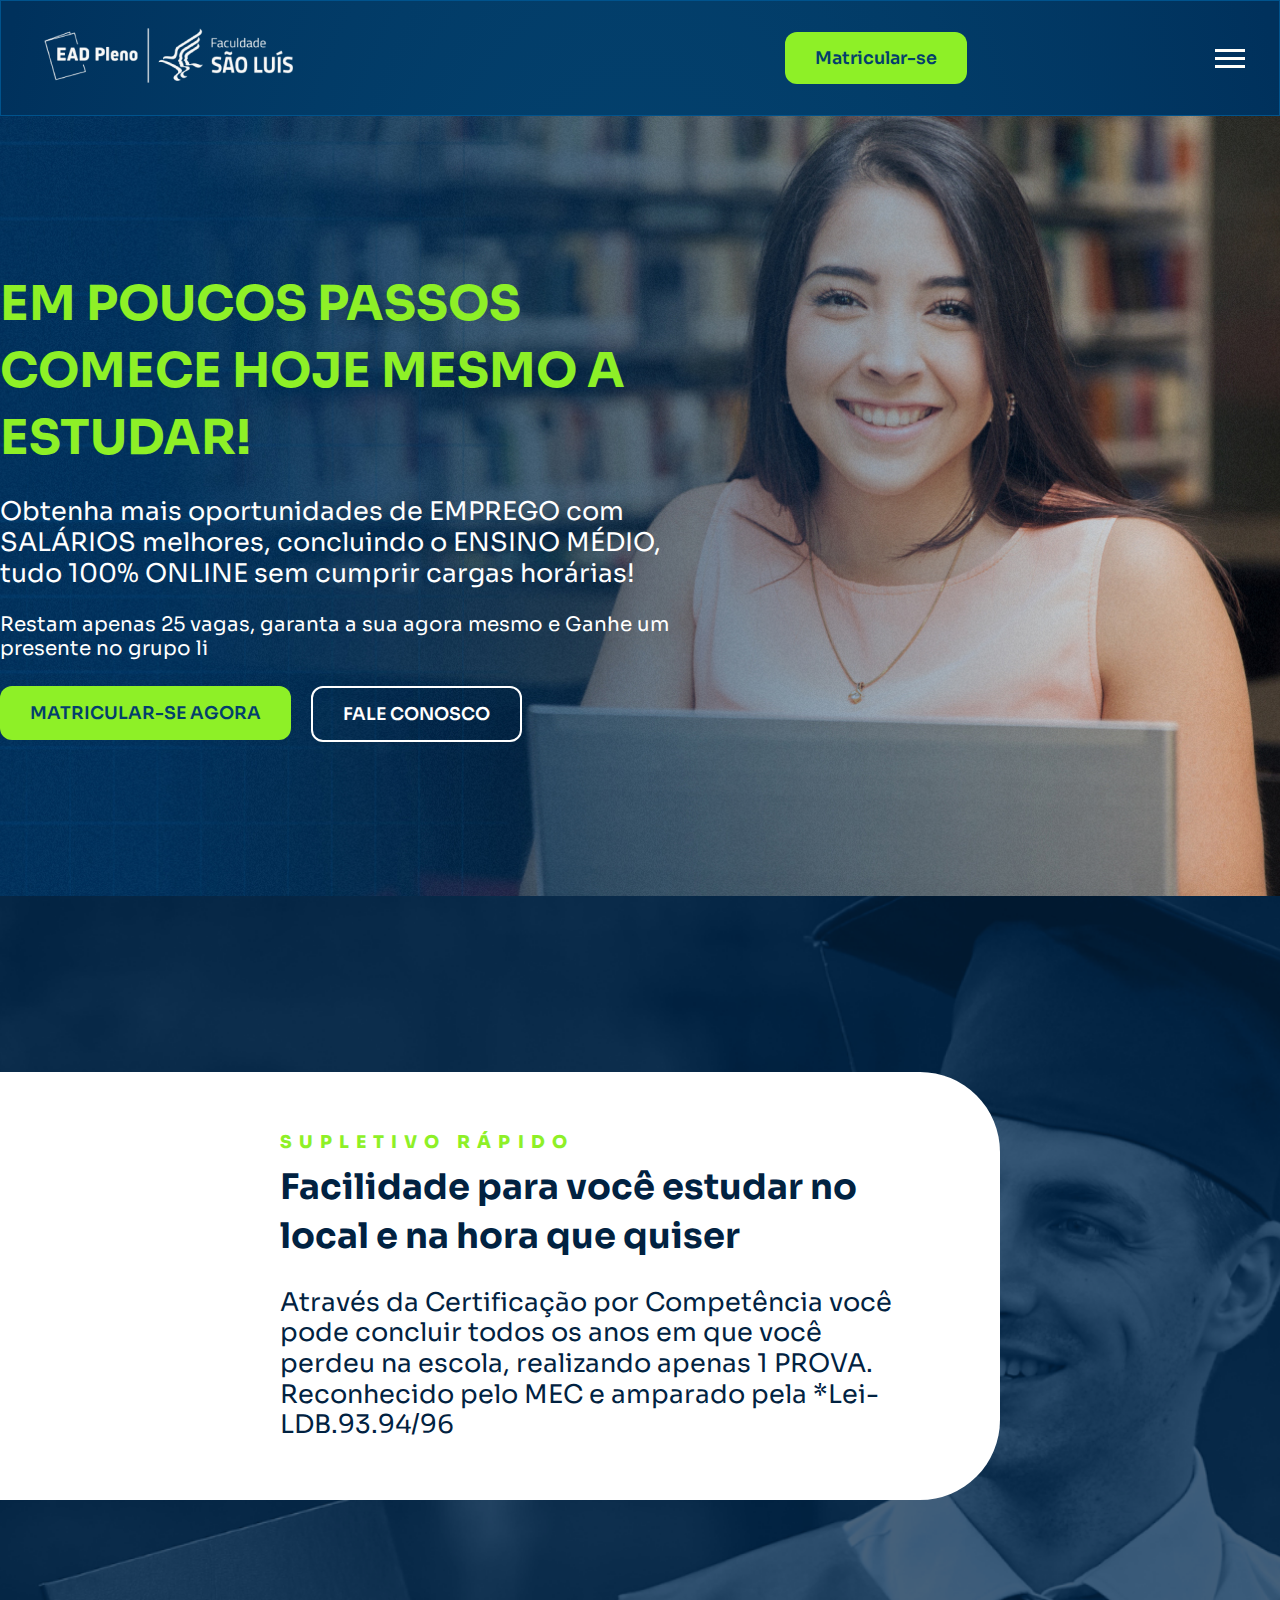
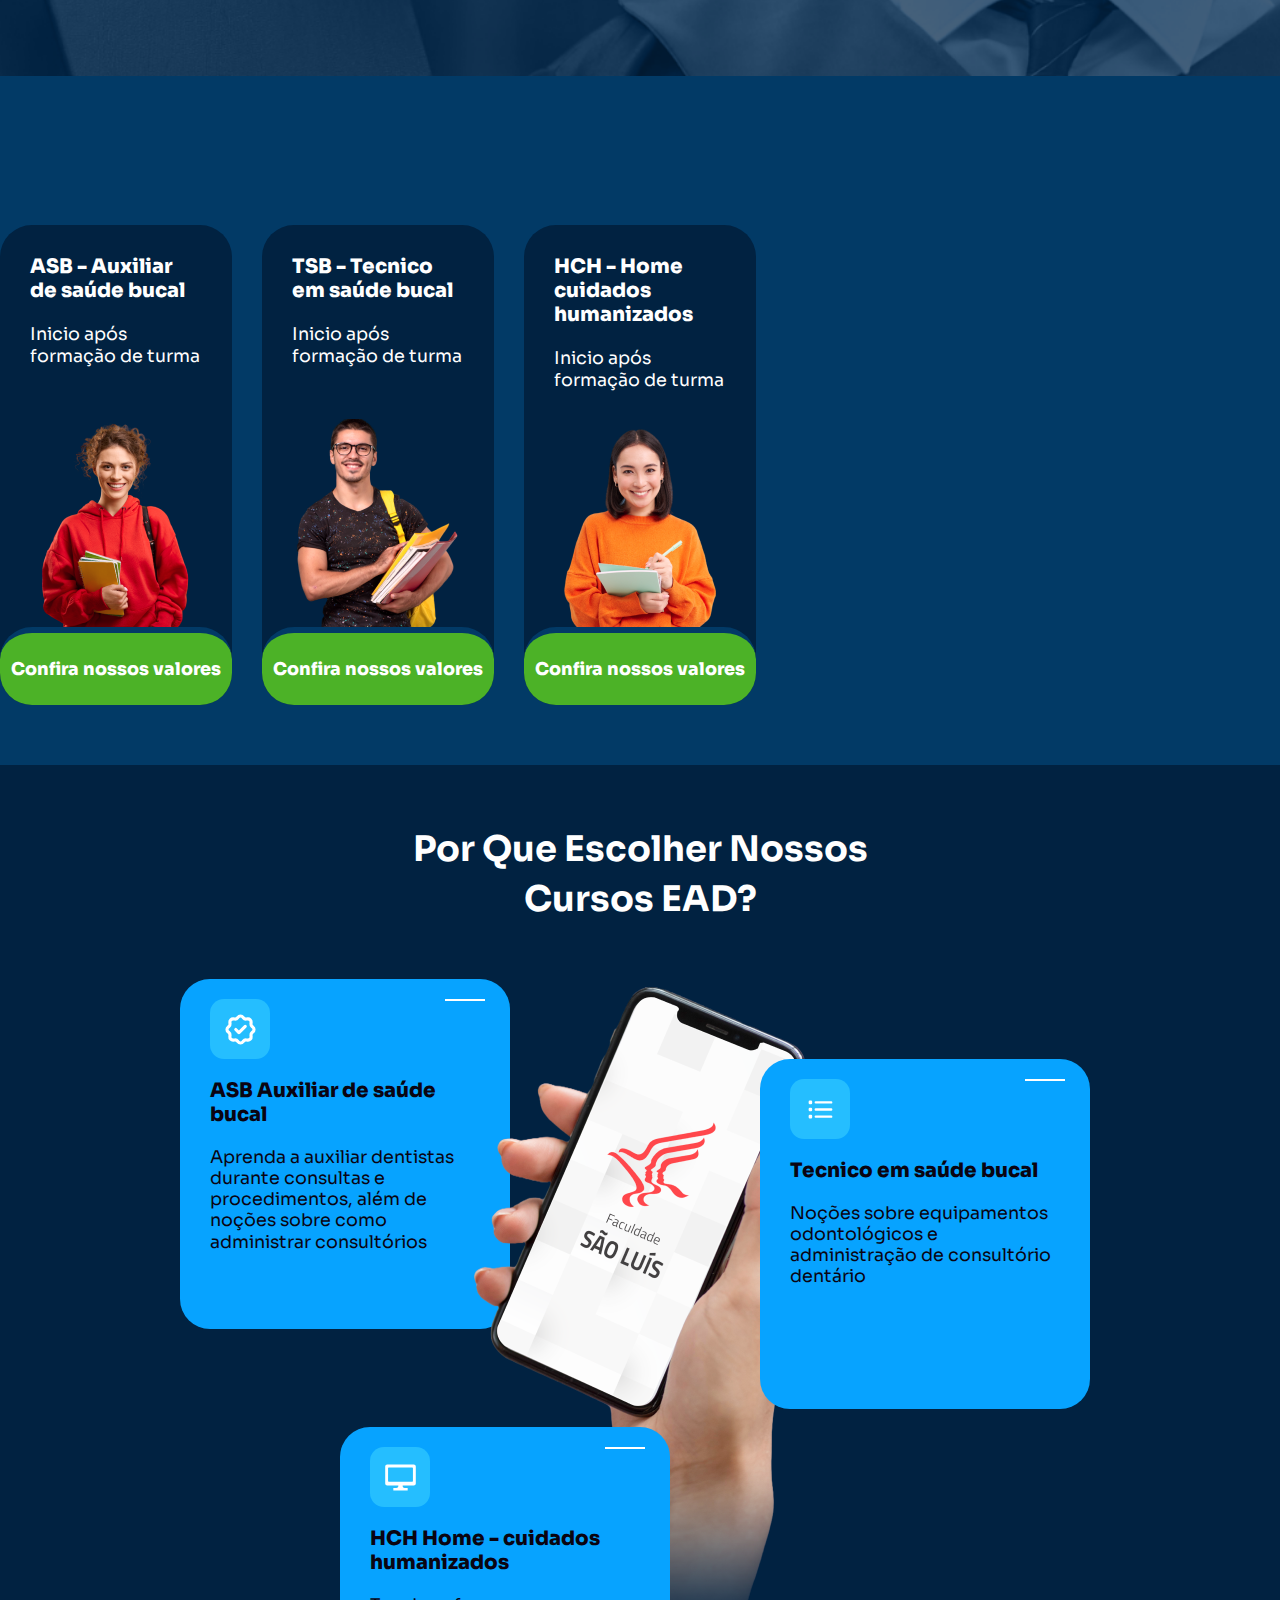
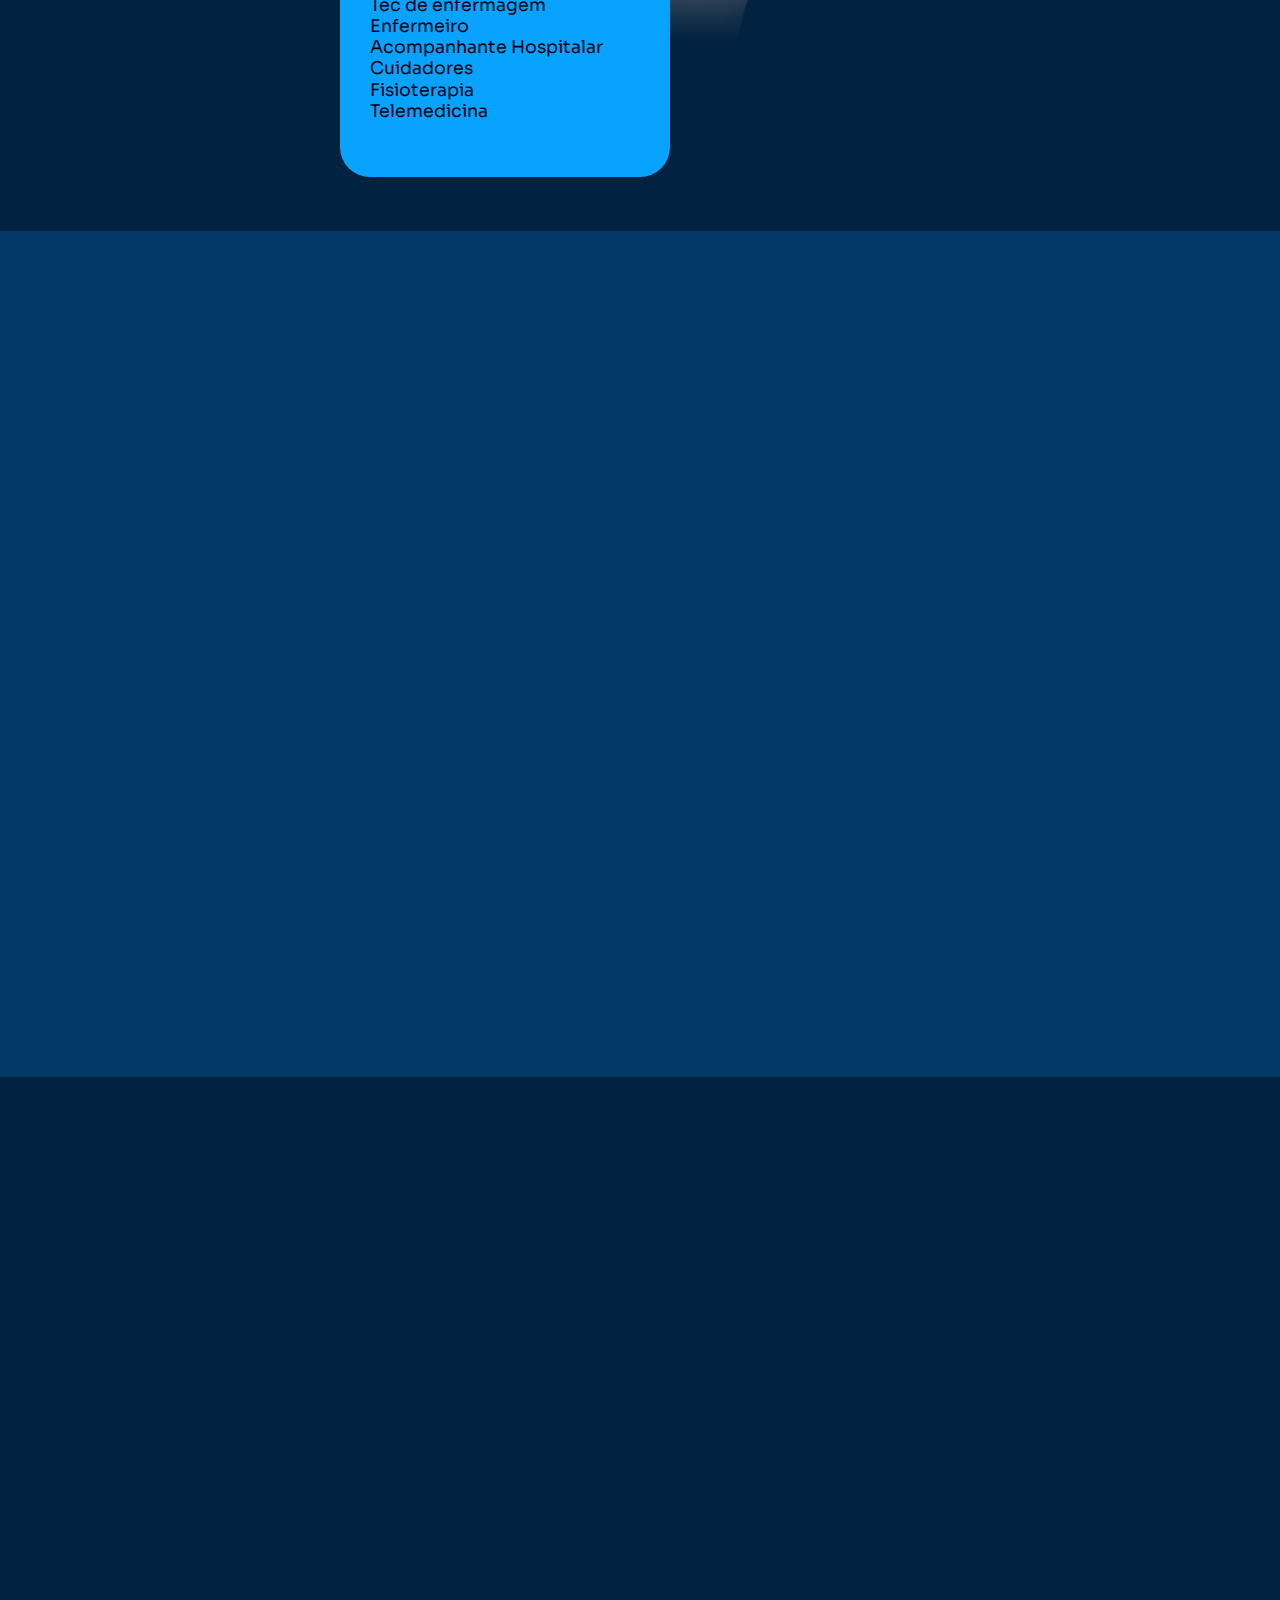
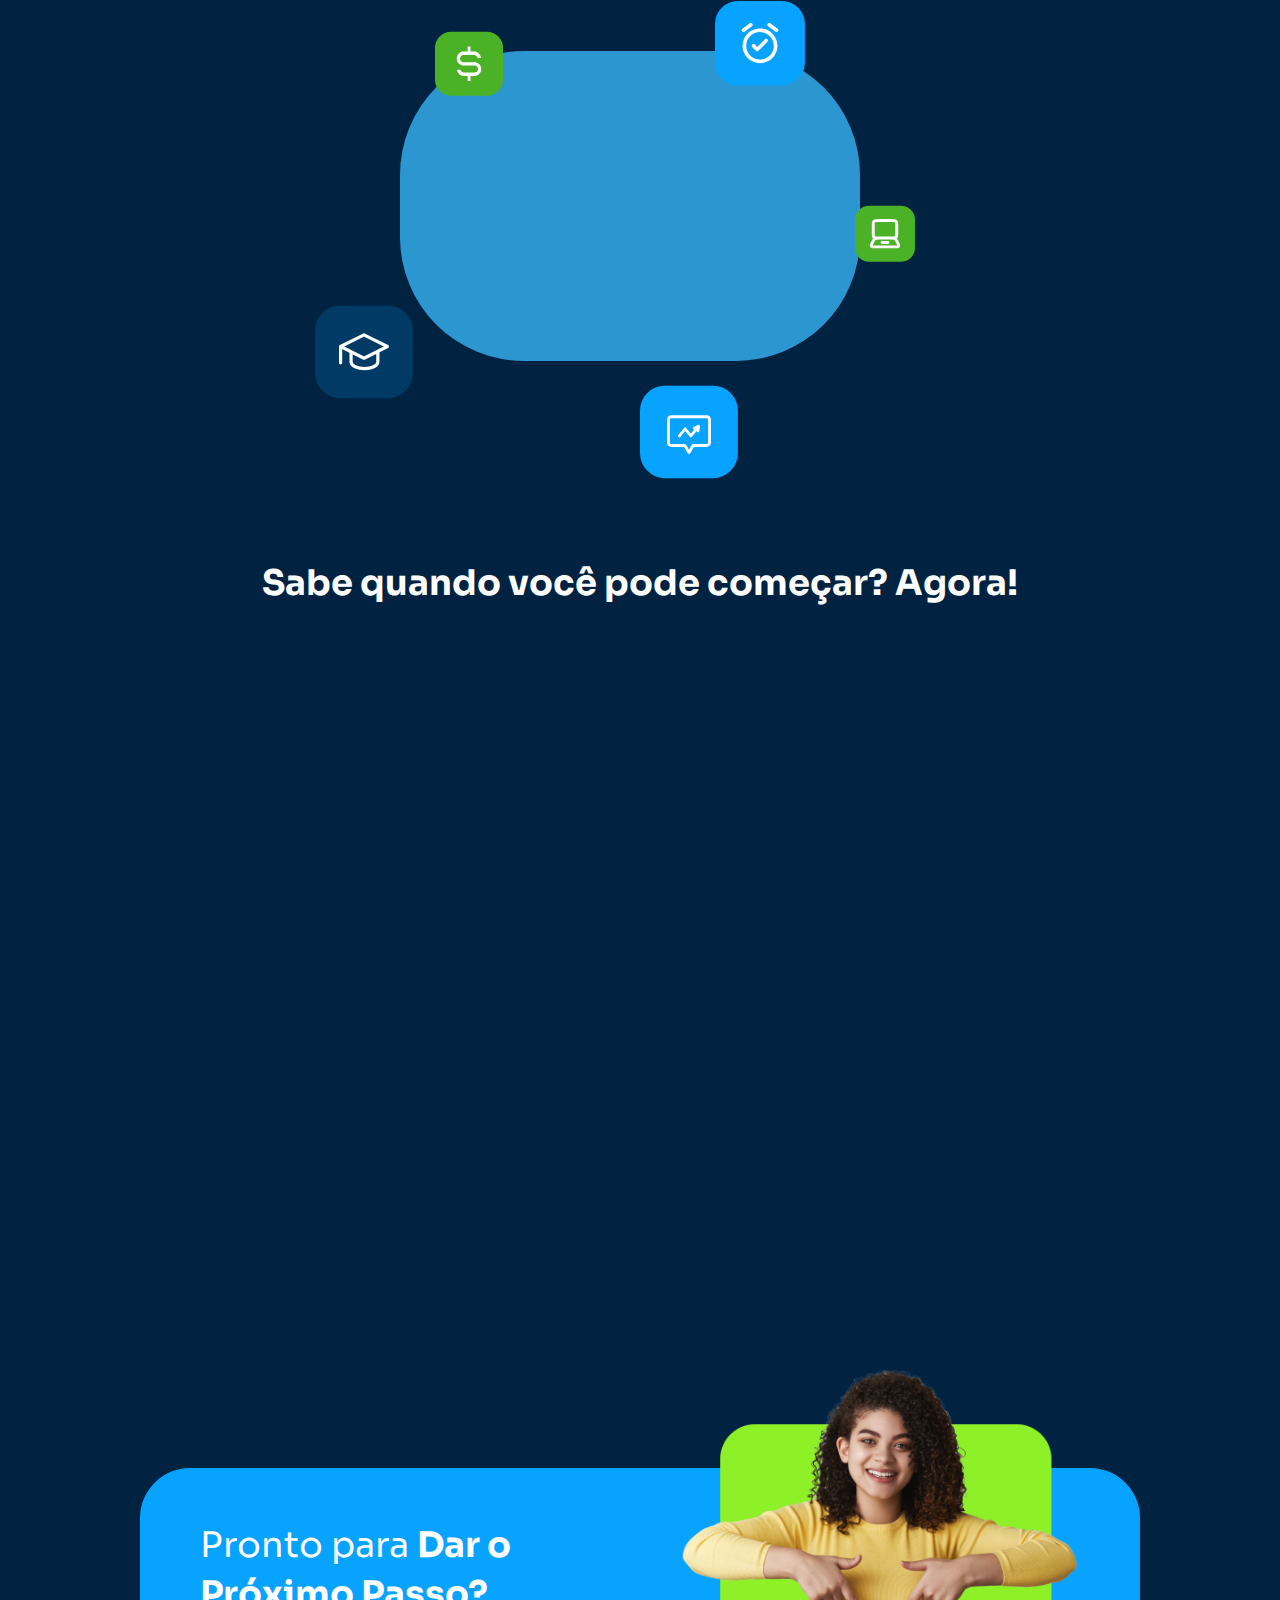
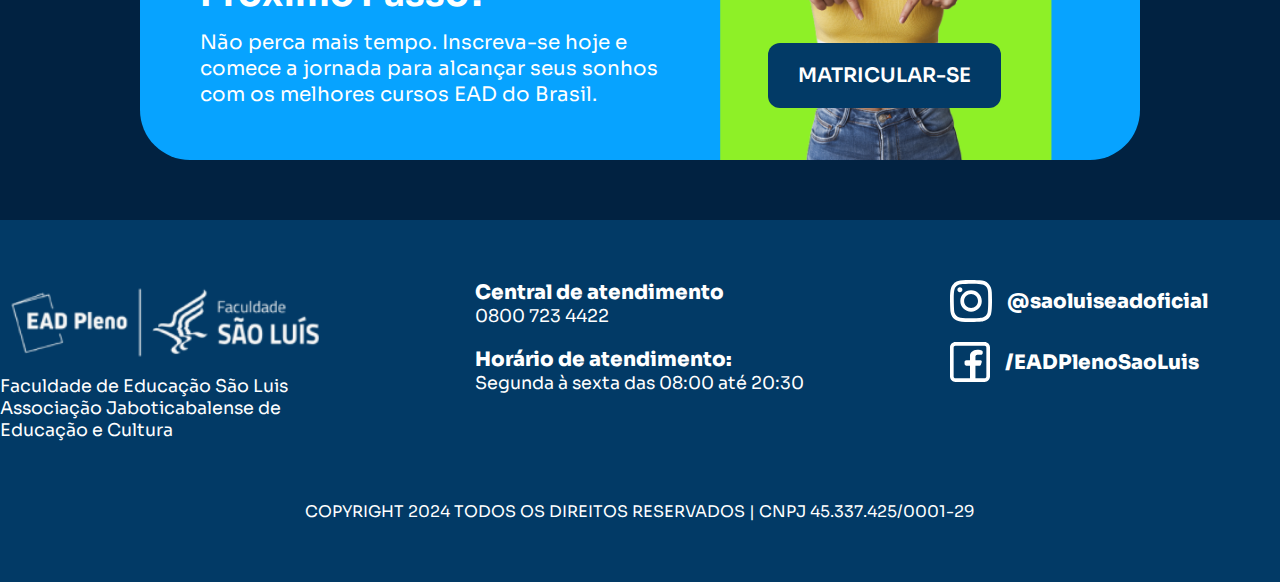
==== commit 605493c4: "add informações" ====
--- a/index_sup.html
+++ b/index_sup.html
@@ -27,19 +27,16 @@
             <div class="menu_mobile">
                 <nav>
                     <ul>
-                        <a href="#">
+                        <a href="#home">
                             <li>Home</li>
                         </a>
-                        <a href="#">
-                            <li>Cursos</li>
-                        </a>
-                        <a href="#">
+                        <a href="#suporte">
                             <li>Suporte Acadêmico</li>
                         </a>
-                        <a href="#">
+                        <a href="#metodologia">
                             <li>Metodologia de Ensino</li>
                         </a>
-                        <a href="#">
+                        <a href="#exclusivo">
                             <li>Recursos Exclusivos</li>
                         </a>
 
@@ -256,16 +253,18 @@
         </div>
     </div>-->
 
-    <!--<div class="container_cursos">
+   <div class="container_cursos">
         <div class="container_cursos_int">
             <div class="area_cursos">
                 <div class="area_text_cursos">
                     <div class="title_cursos" data-animation="down">
                         <h2>
-                            Facilidade para você estudar no local e na hora que quiser
+                            Concluir essa
+                            etapa tão importante
+                            da sua vida. Comece hoje!
                         </h2>
                     </div>
-                    <div class="sub_title_cursos" data-animation="down">
+                    <!--<div class="sub_title_cursos" data-animation="down">
                         <p>
                             Através da Certificação por Competência você pode concluir todos os anos em que você perdeu
                             na escola, realizando apenas <b>1 PROVA</b>. Reconhecido pelo MEC e amparado pela
@@ -278,12 +277,13 @@
                                 Graduação
                             </h2>
                         </div>
-                    </a>
+                    </a>-->
                 </div>
 
                 <div class="swiper swiper_2 mx-0 ml-0 p-0 relative overflow-hidden transition-opacity h-8"
                     x-ref="container">
                     <div class="swiper-wrapper flex flex-rows justify-start items-center text-sm !ease-linear">
+
                         <div class="swiper-slide">
                             <div class="card_graduacao">
                                 <div class="card_graduacao_int">
@@ -291,24 +291,21 @@
                                     <div class="area_text_graduacao">
                                         <div class="title_graduacao">
                                             <h2>
-                                                Administração Pública
+                                               ASB - Auxiliar de saúde bucal
                                             </h2>
                                         </div>
                                         <div class="sub_title_graduacao">
                                             <p>
-                                                Tempo da
-                                                graduação
+                                              Inicio após formação de turma
                                             </p>
                                         </div>
-
-
                                     </div>
                                     <div class="area_img_curso">
                                         <img src="img/adm_publica.png" alt="">
-                                        <a href="#">
+                                        <a href="https://wa.me/5511993694790?text=Seja bem-vindo nossa equipe já irá atende-lo" target="_blank">
                                             <div class="btn_ead">
                                                 <h2>
-                                                    Pós-graduação EAD
+                                                   Confira nossos valores
                                                 </h2>
                                             </div>
                                         </a>
@@ -326,25 +323,23 @@
                                     <div class="area_text_graduacao">
                                         <div class="title_graduacao">
                                             <h2>
-                                                Matemática - Formação de Professor
+                                               TSB - Tecnico em saúde bucal
                                             </h2>
                                         </div>
                                         <div class="sub_title_graduacao">
                                             <p>
-                                                Tempo da
-                                                graduação
+                                                Inicio após formação de turma
                                             </p>
                                         </div>
 
-
                                     </div>
 
                                     <div class="area_img_curso">
                                         <img src="img/matematica.png" alt="">
-                                        <a href="#">
+                                        <a href="https://wa.me/5511993694790?text=Seja bem-vindo nossa equipe já irá atende-lo" target="_blank">
                                             <div class="btn_ead">
                                                 <h2>
-                                                    Pós-graduação EAD
+                                                    Confira nossos valores
                                                 </h2>
                                             </div>
                                         </a>
@@ -362,26 +357,23 @@
                                     <div class="area_text_graduacao">
                                         <div class="title_graduacao">
                                             <h2>
-                                                Administração
+                                               HCH - Home cuidados humanizados
                                             </h2>
                                         </div>
                                         <div class="sub_title_graduacao">
                                             <p>
-                                                Tempo da
-                                                graduação
+                                                Inicio após formação de turma
                                             </p>
                                         </div>
 
-
                                     </div>
 
                                     <div class="area_img_curso">
-                                        <img src="img/adm.png" alt="">
-
-                                        <a href="#">
+                                        <img src="img/biologia.png" alt="">
+                                        <a href="https://wa.me/5511993694790?text=Seja bem-vindo nossa equipe já irá atende-lo" target="_blank">
                                             <div class="btn_ead">
                                                 <h2>
-                                                    Pós-graduação EAD
+                                                    Confira nossos valores
                                                 </h2>
                                             </div>
                                         </a>
@@ -392,148 +384,6 @@
                             </div>
                         </div>
 
-                        <div class="swiper-slide">
-                            <div class="card_graduacao">
-                                <div class="card_graduacao_int">
-
-                                    <div class="area_text_graduacao">
-                                        <div class="title_graduacao">
-                                            <h2>
-                                                Engenharia da Computação
-                                            </h2>
-                                        </div>
-                                        <div class="sub_title_graduacao">
-                                            <p>
-                                                Tempo da
-                                                graduação
-                                            </p>
-                                        </div>
-
-
-                                    </div>
-
-                                    <div class="area_img_curso">
-                                        <img src="img/engenharia.png" alt=" Engenharia da Computação">
-                                        <a href="#">
-                                            <div class="btn_ead">
-                                                <h2>
-                                                    Pós-graduação EAD
-                                                </h2>
-                                            </div>
-                                        </a>
-
-                                    </div>
-
-
-                                </div>
-                            </div>
-                        </div>
-
-                        <div class="swiper-slide">
-                            <div class="card_graduacao">
-                                <div class="card_graduacao_int">
-
-                                    <div class="area_text_graduacao">
-                                        <div class="title_graduacao">
-                                            <h2>
-                                                Biologia - Formação de Professor
-                                            </h2>
-                                        </div>
-                                        <div class="sub_title_graduacao">
-                                            <p>
-                                                Tempo da
-                                                graduação
-                                            </p>
-                                        </div>
-
-                                    </div>
-
-                                    <div class="area_img_curso">
-                                        <img src="img/biologia.png" alt="biologia">
-
-                                        <a href="#">
-                                            <div class="btn_ead">
-                                                <h2>
-                                                    Pós-graduação EAD
-                                                </h2>
-                                            </div>
-                                        </a>
-                                    </div>
-
-                                </div>
-                            </div>
-                        </div>
-
-                        <div class="swiper-slide">
-                            <div class="card_graduacao">
-                                <div class="card_graduacao_int">
-
-                                    <div class="area_text_graduacao">
-                                        <div class="title_graduacao">
-                                            <h2>
-                                                Engenharia de Produção
-                                            </h2>
-                                        </div>
-                                        <div class="sub_title_graduacao">
-                                            <p>
-                                                Tempo da
-                                                graduação
-                                            </p>
-                                        </div>
-
-
-                                    </div>
-
-                                    <div class="area_img_curso">
-                                        <img src="img/eng_producao.png" alt="">
-                                        <a href="#">
-                                            <div class="btn_ead">
-                                                <h2>
-                                                    Pós-graduação EAD
-                                                </h2>
-                                            </div>
-                                        </a>
-                                    </div>
-
-                                </div>
-                            </div>
-                        </div>
-
-                        <div class="swiper-slide">
-                            <div class="card_graduacao">
-                                <div class="card_graduacao_int">
-
-                                    <div class="area_text_graduacao">
-                                        <div class="title_graduacao">
-                                            <h2>
-                                                Letras Português - Formação de Professor
-                                            </h2>
-                                        </div>
-                                        <div class="sub_title_graduacao">
-                                            <p>
-                                                Tempo da
-                                                graduação
-                                            </p>
-                                        </div>
-
-
-                                    </div>
-
-                                    <div class="area_img_curso">
-                                        <img src="img/letras.png" alt="Letras Português">
-                                        <a href="#">
-                                            <div class="btn_ead">
-                                                <h2>
-                                                    Pós-graduação EAD
-                                                </h2>
-                                            </div>
-                                        </a>
-                                    </div>
-
-
-                                </div>
-                            </div>
-                        </div>
 
 
                     </div>
@@ -541,21 +391,21 @@
                     <img class="swiper-button-next" src="img/arrow_next.svg" alt="">
                 </div>
 
-                <a href="#" data-animation="down" data-delay-1>
+                <!--<a href="#" data-animation="down" data-delay-1>
                     <div class="btn_matricular">
                         <h2>
                             Ver todos os cursos
                         </h2>
                     </div>
-                </a>
-
-
-            </div>
-        </div>
-    </div>-->
-
-
-    <div class="container_pilares">
+                </a>-->
+
+
+            </div>
+        </div>
+    </div>
+
+
+    <div class="container_pilares" id="suporte">
         <div class="container_pilares_int">
             <div class="area_pilares">
                 <div class="title_pilare_principal">
@@ -574,13 +424,12 @@
 
                             <div class="title_pilares">
                                 <h2>
-                                    Suporte Acadêmico Excepcional:
+                                    ASB Auxiliar de saúde bucal
                                 </h2>
                             </div>
                             <div class="sub_title_pilares">
                                 <p>
-                                    Estude de onde quiser, quando quiser. Nossos cursos são desenhados para se adaptar à
-                                    sua vida, não o contrário.
+                                    Aprenda a auxiliar dentistas durante consultas e procedimentos, além de noções sobre como administrar consultórios
                                 </p>
                             </div>
                         </div>
@@ -595,13 +444,12 @@
 
                             <div class="title_pilares">
                                 <h2>
-                                    Tecnologia e Inovação:
+                                    Tecnico em saúde bucal
                                 </h2>
                             </div>
                             <div class="sub_title_pilares">
                                 <p>
-                                    Aproveite plataformas de aprendizagem de última geração, que personalizam sua
-                                    experiência educacional, garantindo um aprendizado mais eficaz.
+                                   Noções sobre equipamentos odontológicos e administração de consultório dentário 
                                 </p>
                             </div>
                         </div>
@@ -616,13 +464,17 @@
 
                             <div class="title_pilares">
                                 <h2>
-                                    Flexibilidade Incomparável:
+                                    HCH Home - cuidados humanizados
                                 </h2>
                             </div>
                             <div class="sub_title_pilares">
                                 <p>
-                                    Estude de onde quiser, quando quiser. Nossos cursos são desenhados para se adaptar à
-                                    sua vida, não o contrário.
+                                    Tec de enfermagem<br>
+                                    Enfermeiro<br>
+                                    Acompanhante Hospitalar<br>
+                                    Cuidadores<br>
+                                    Fisioterapia<br>
+                                    Telemedicina
                                 </p>
                             </div>
                         </div>
@@ -692,7 +544,7 @@
 
 
 
-    <div class="container_metodologia">
+    <div class="container_metodologia" id="metodologia">
         <div class="container_metodologia_int">
             <div class="area_metodologia">
                 <div class="area_text_metodologia">
@@ -736,7 +588,7 @@
         </div>
     </div>
 
-    <div class="container_exclusivo sup">
+    <div class="container_exclusivo sup" id="exclusivo">
         <div class="container_exclusivo_int">
 
             <div class="title_exclusivo">
@@ -1088,7 +940,7 @@
                 },
                 // when window width is >= 1024px
                 1024: {
-                    slidesPerView: 8,
+                    slidesPerView: 5,
 
                 },
 
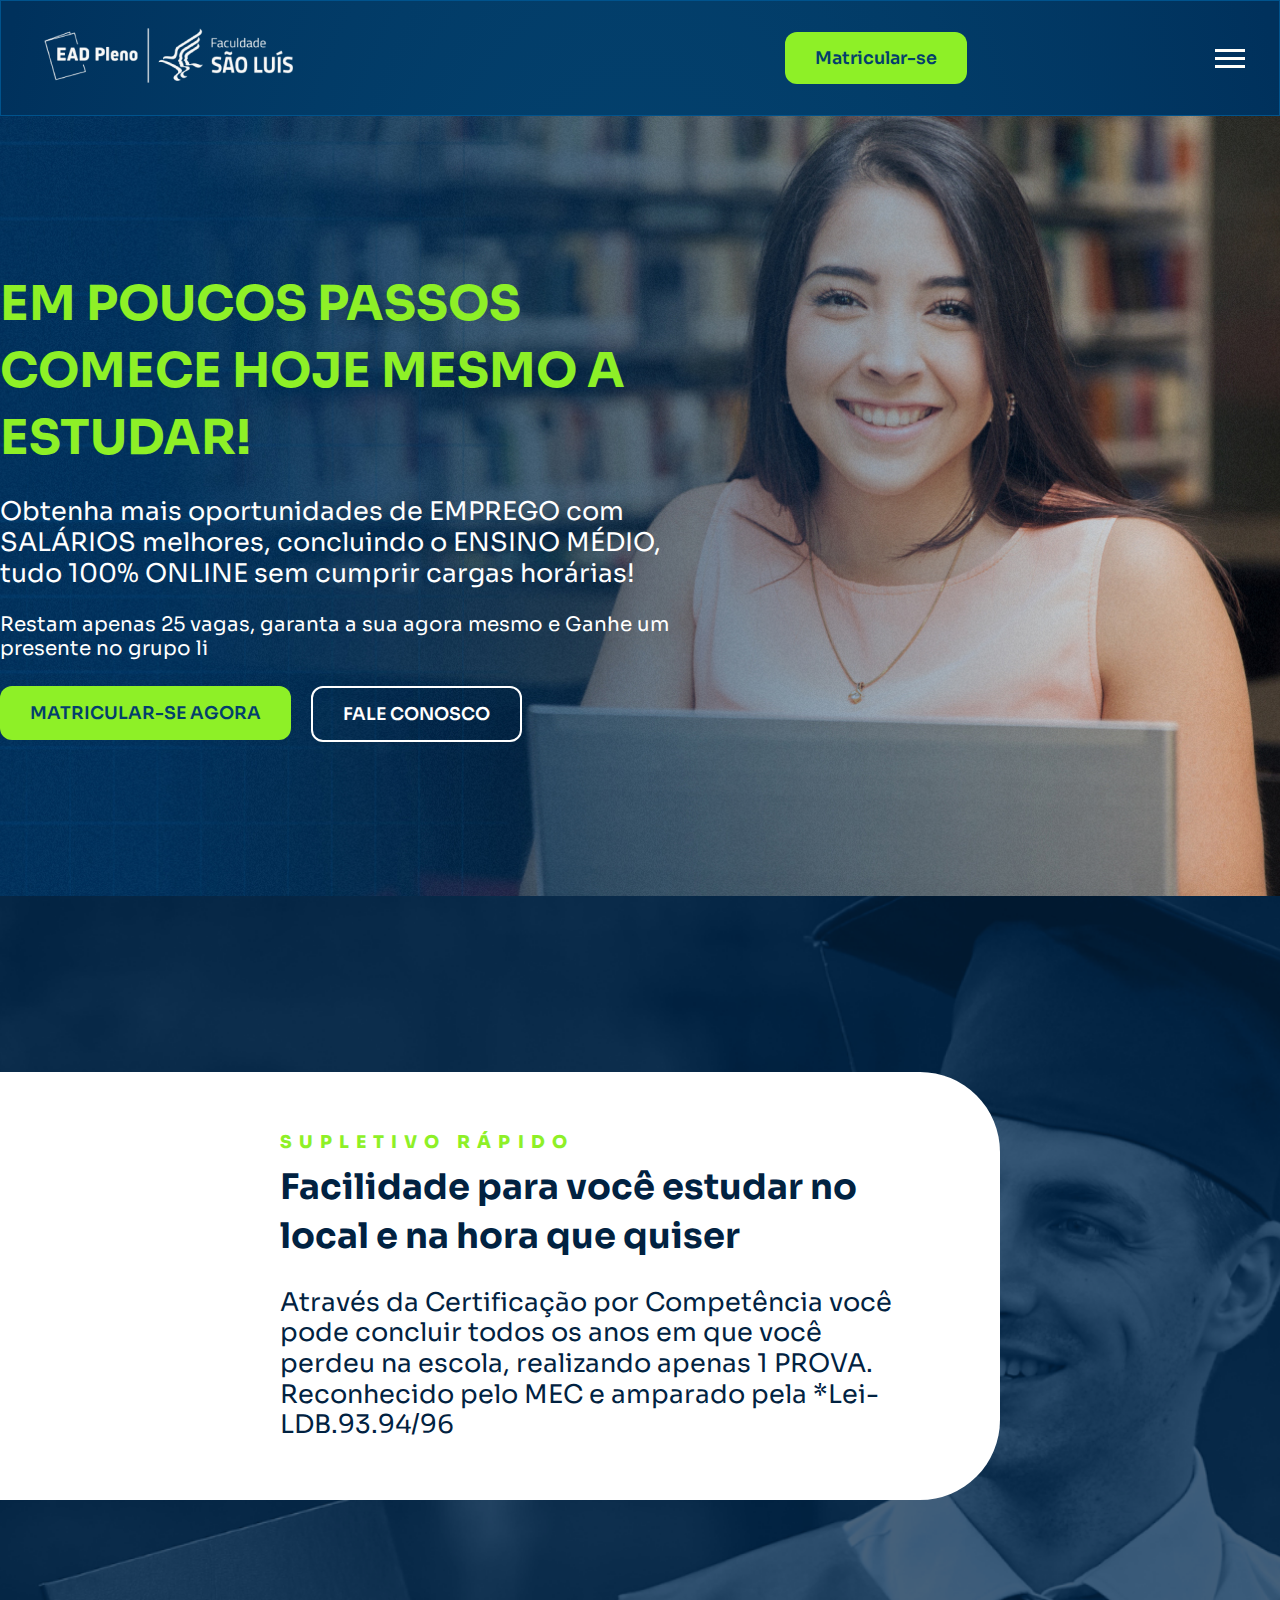
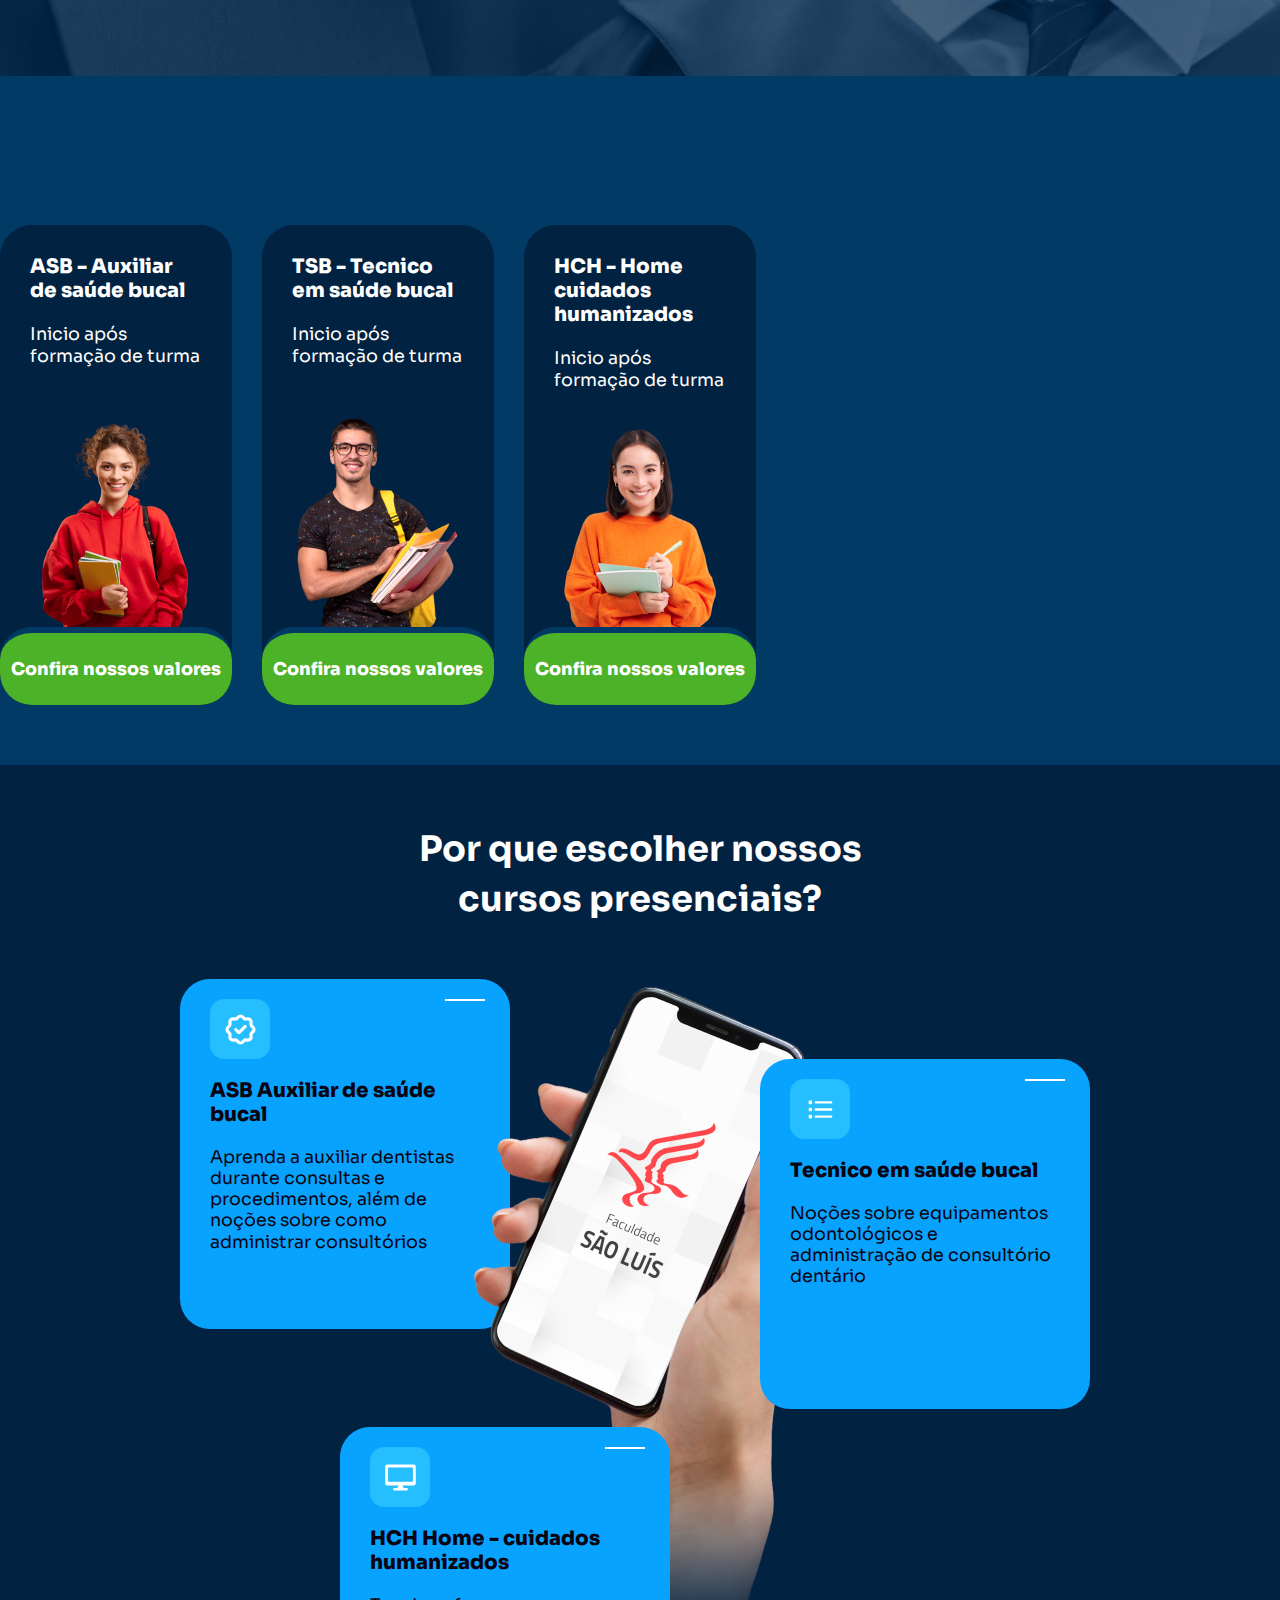
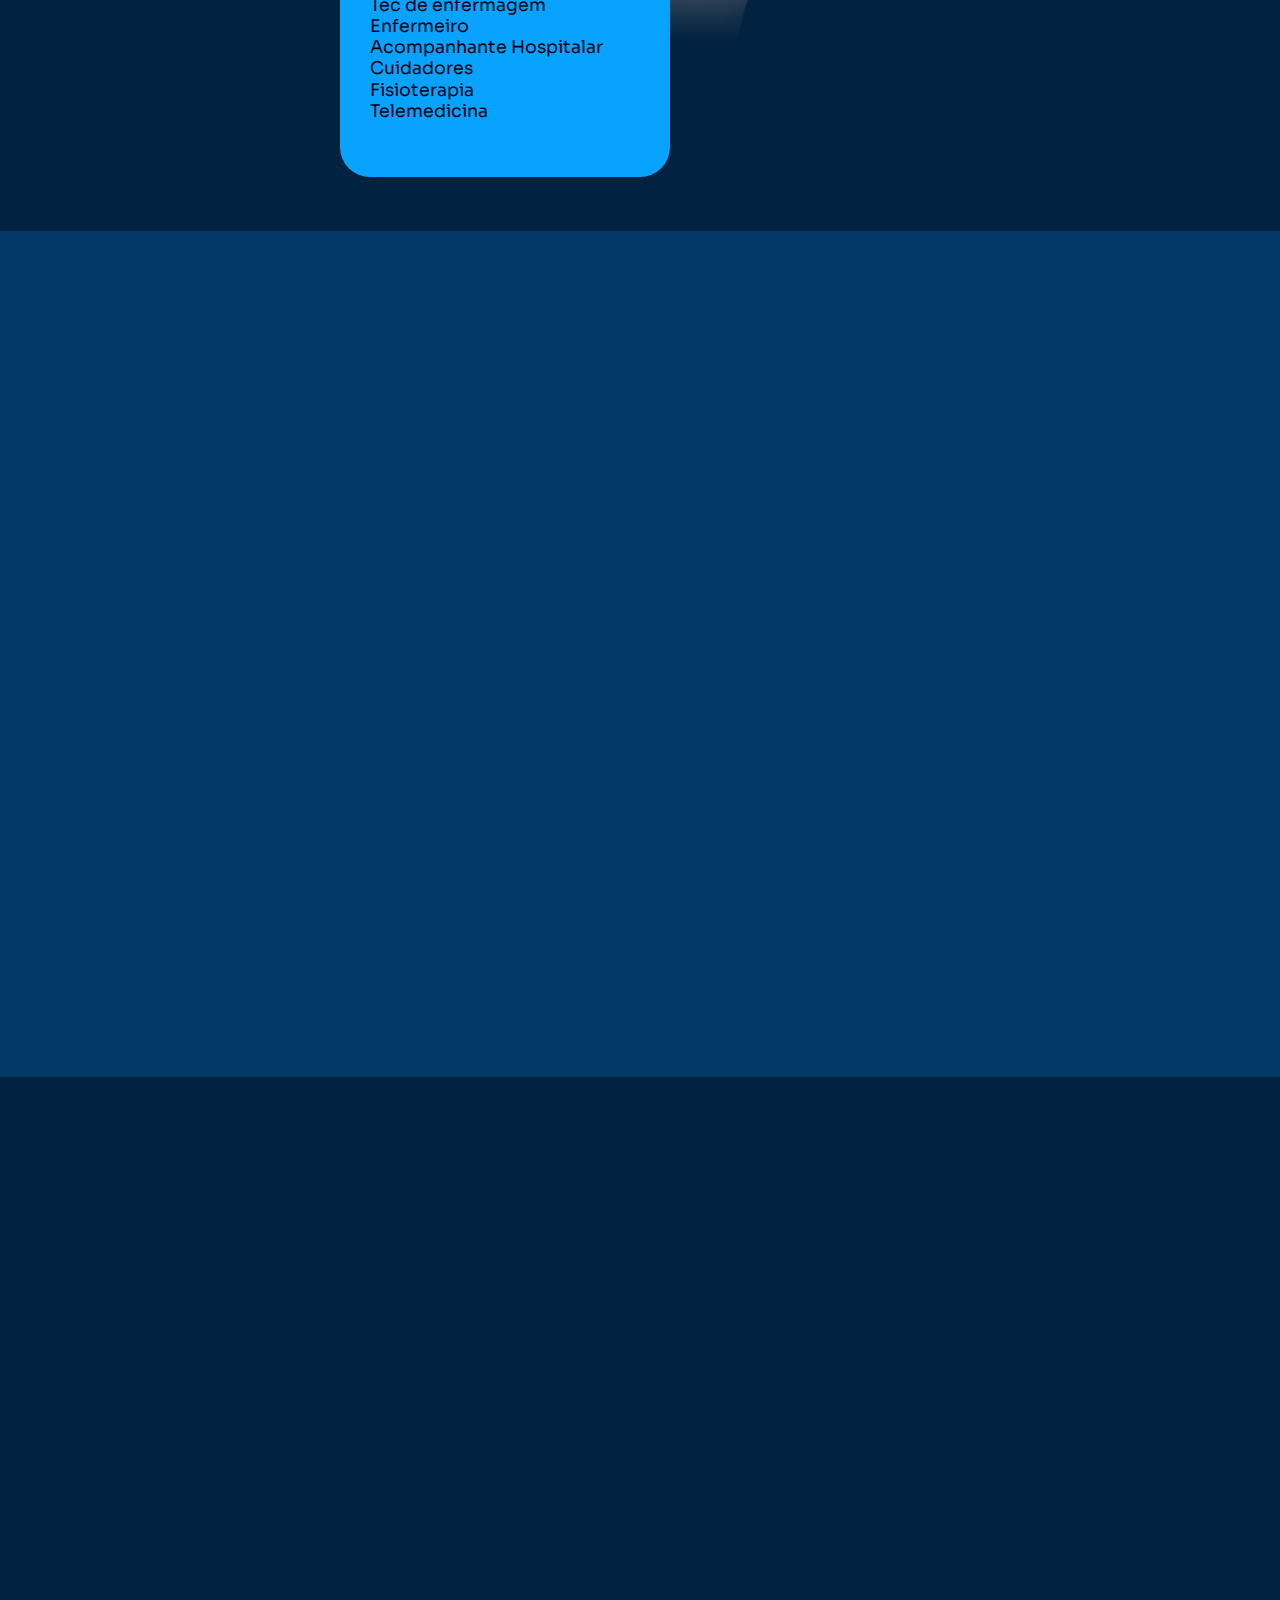
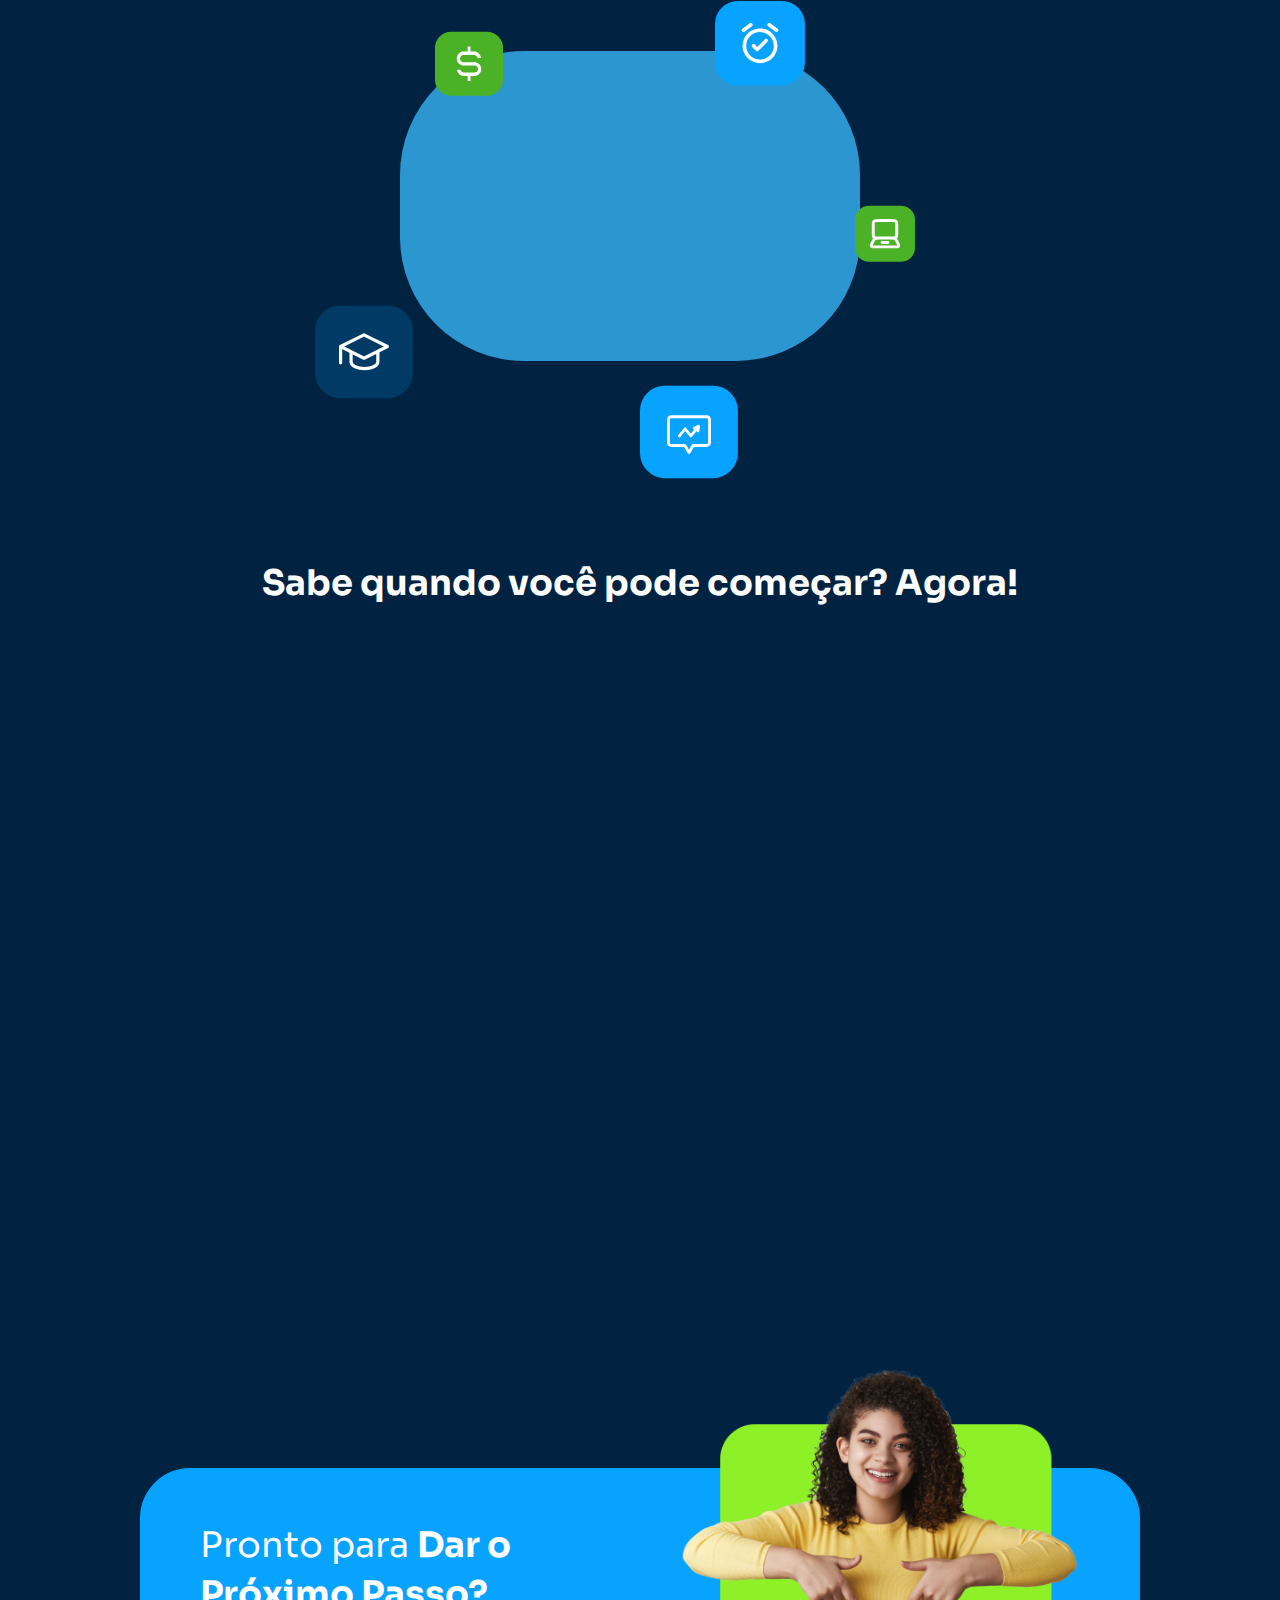
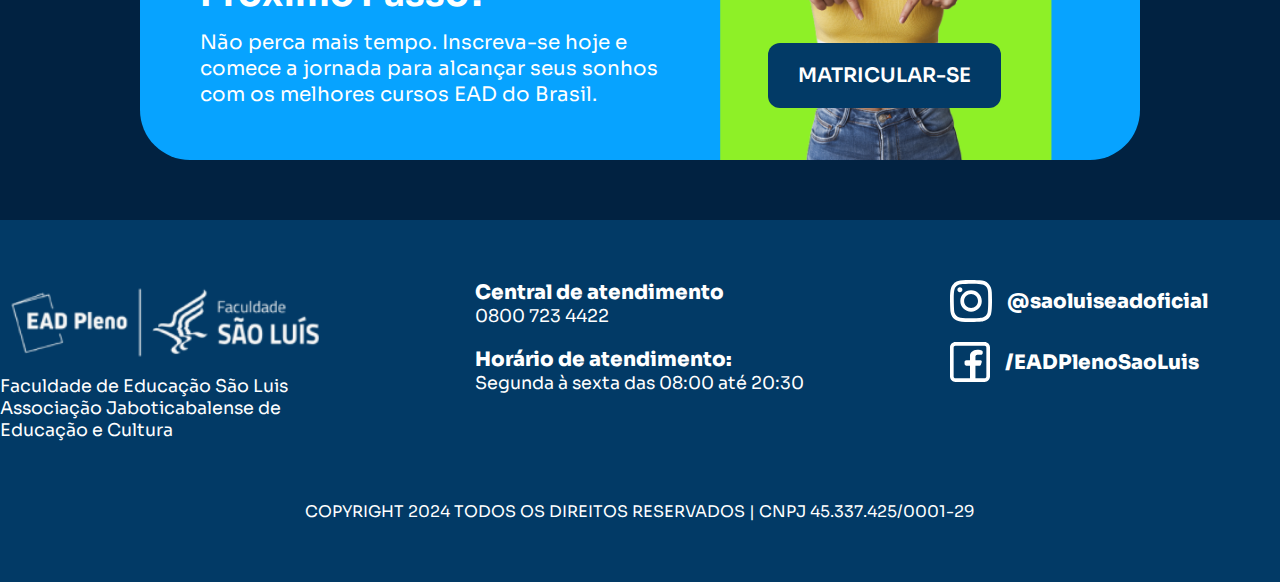
==== commit 33412729: "add text title" ====
--- a/index_sup.html
+++ b/index_sup.html
@@ -410,7 +410,7 @@
             <div class="area_pilares">
                 <div class="title_pilare_principal">
                     <h2>
-                        Por Que Escolher Nossos<br> Cursos EAD?
+                        Por que escolher nossos<br> cursos presenciais?
                     </h2>
                 </div>
                 <div class="area_cards_pilares">
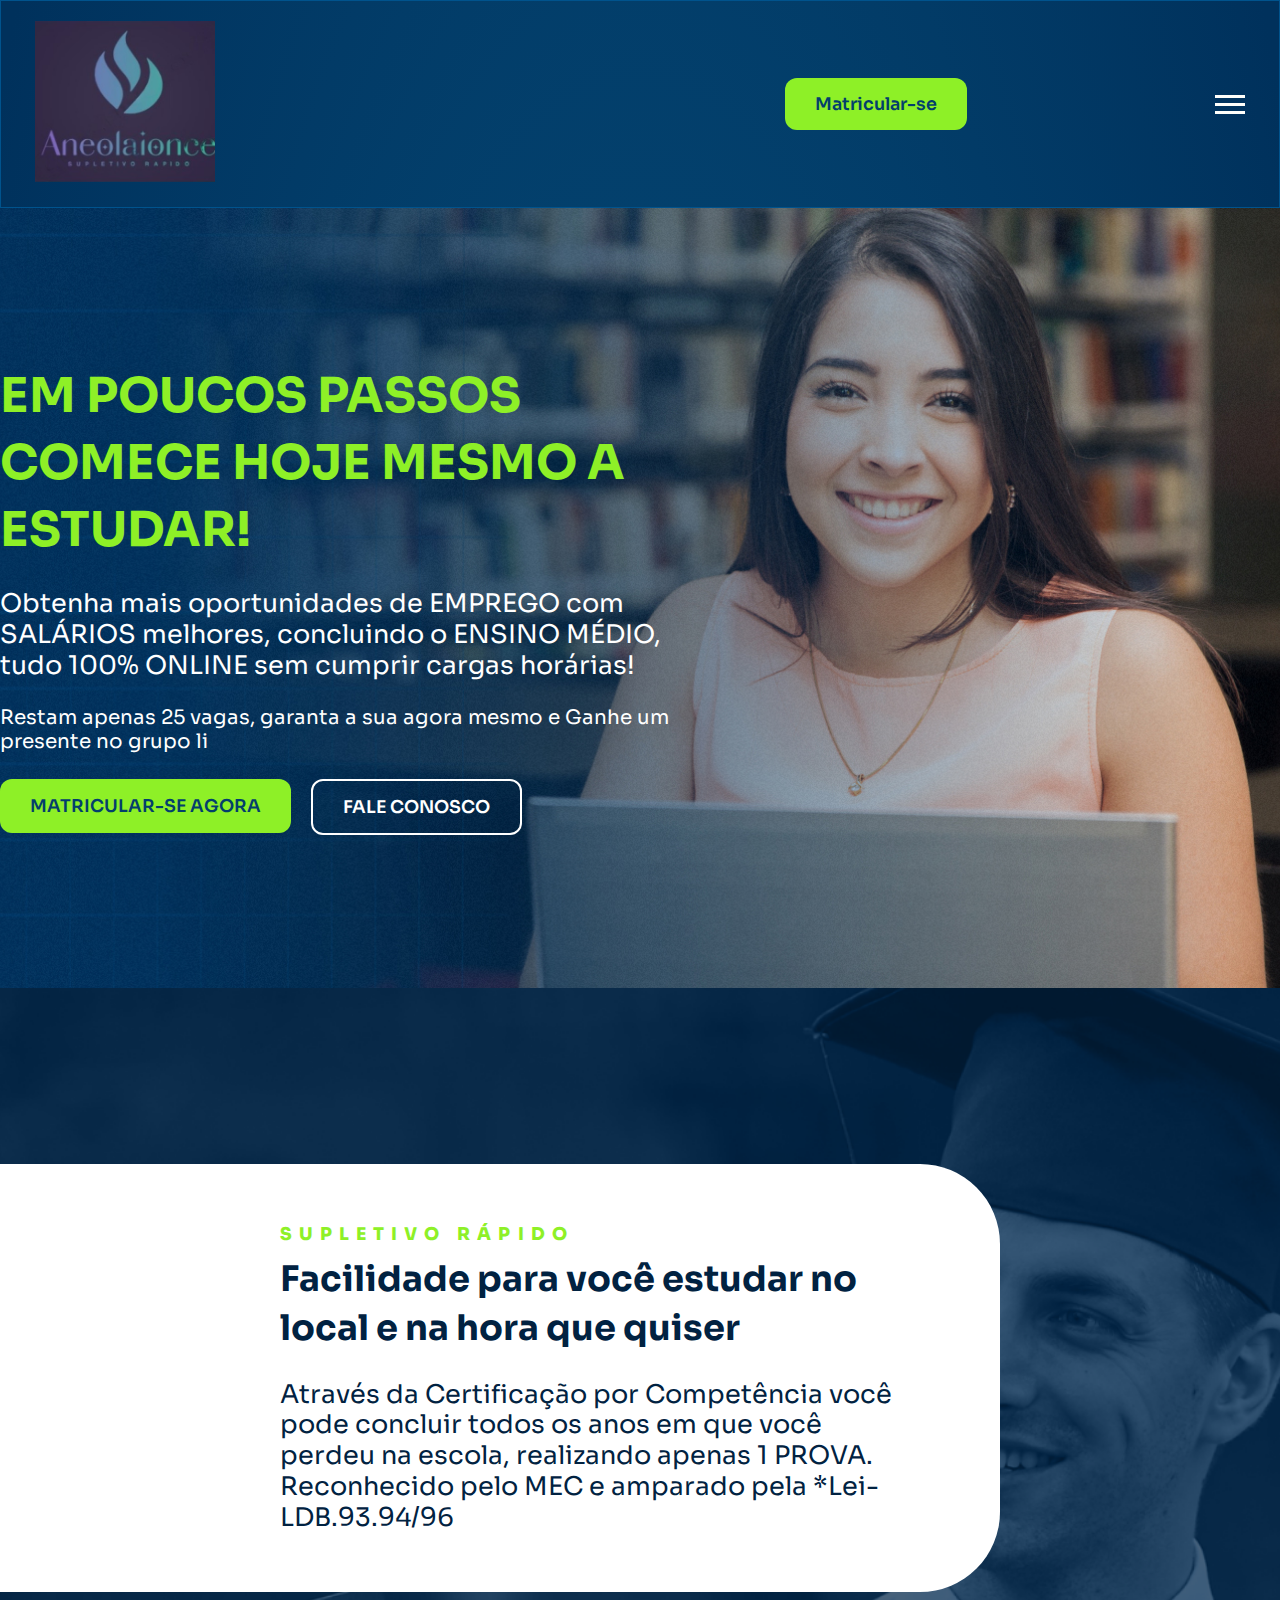
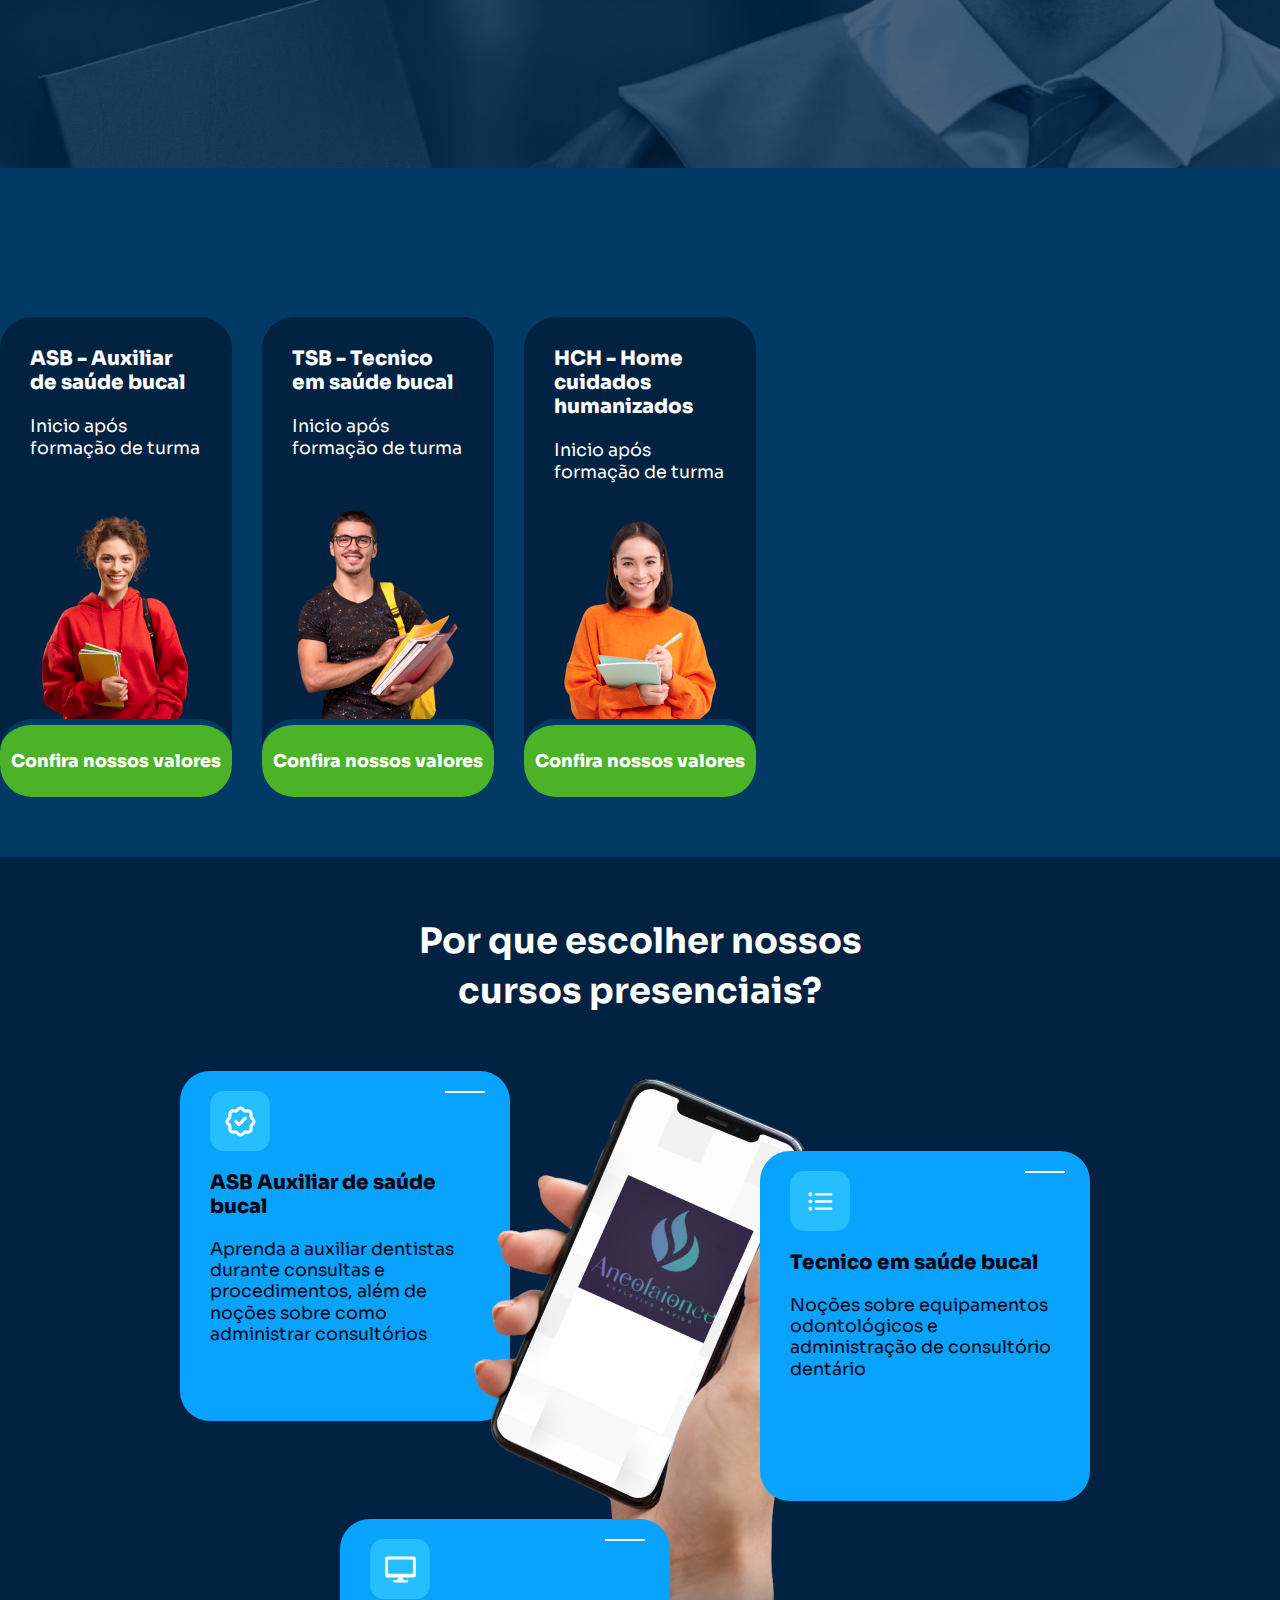
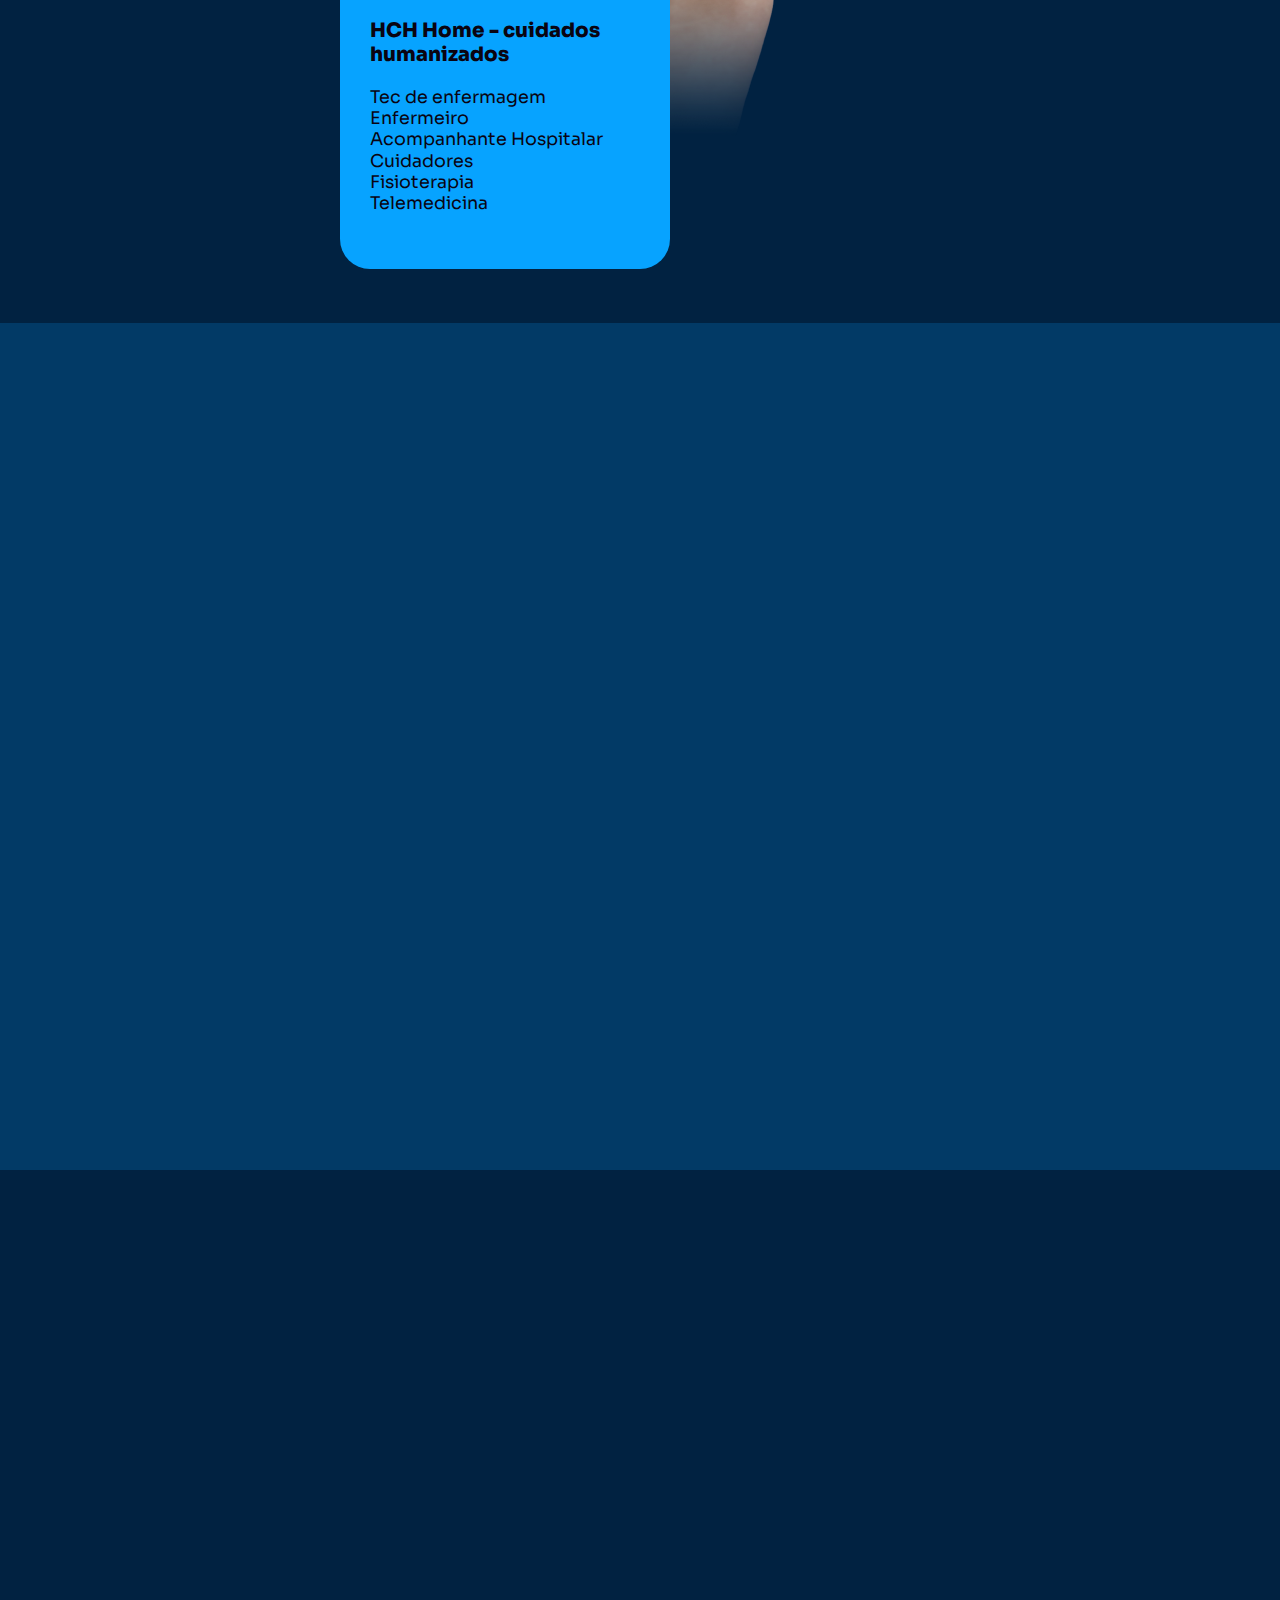
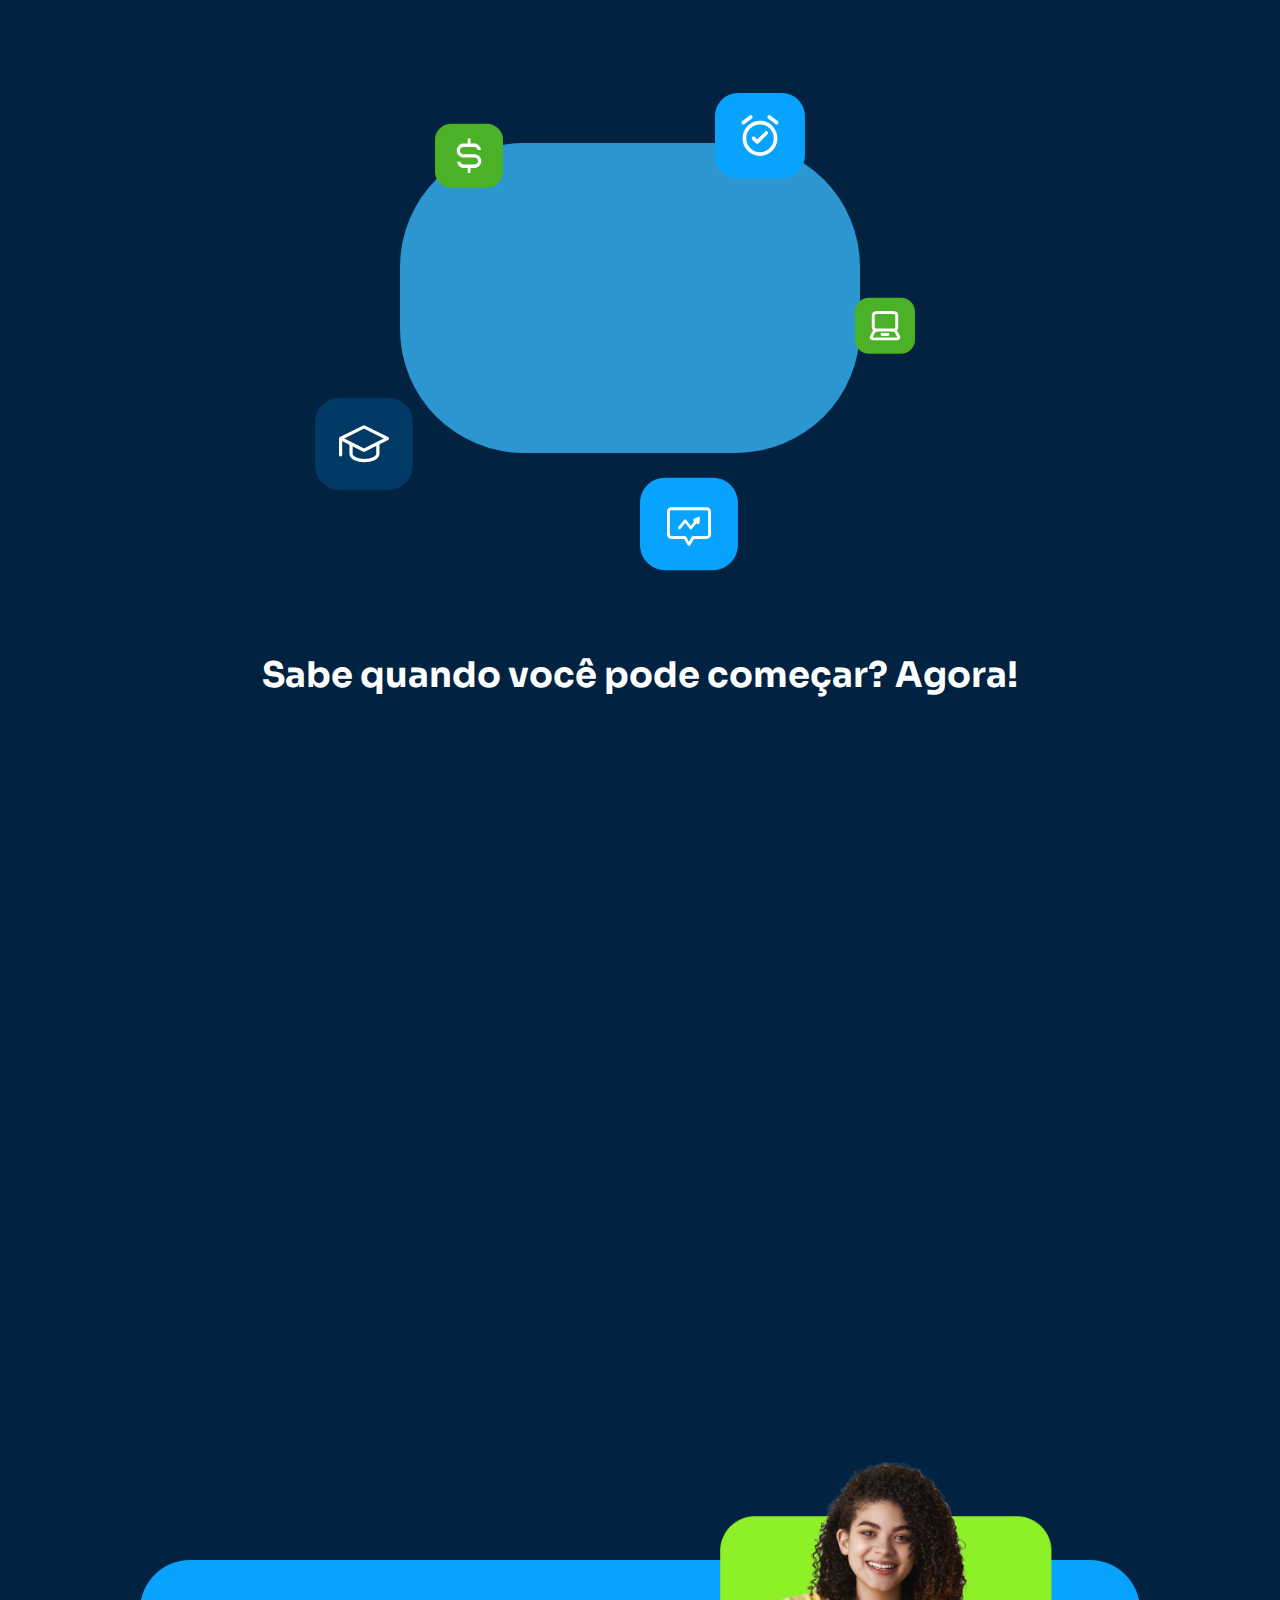
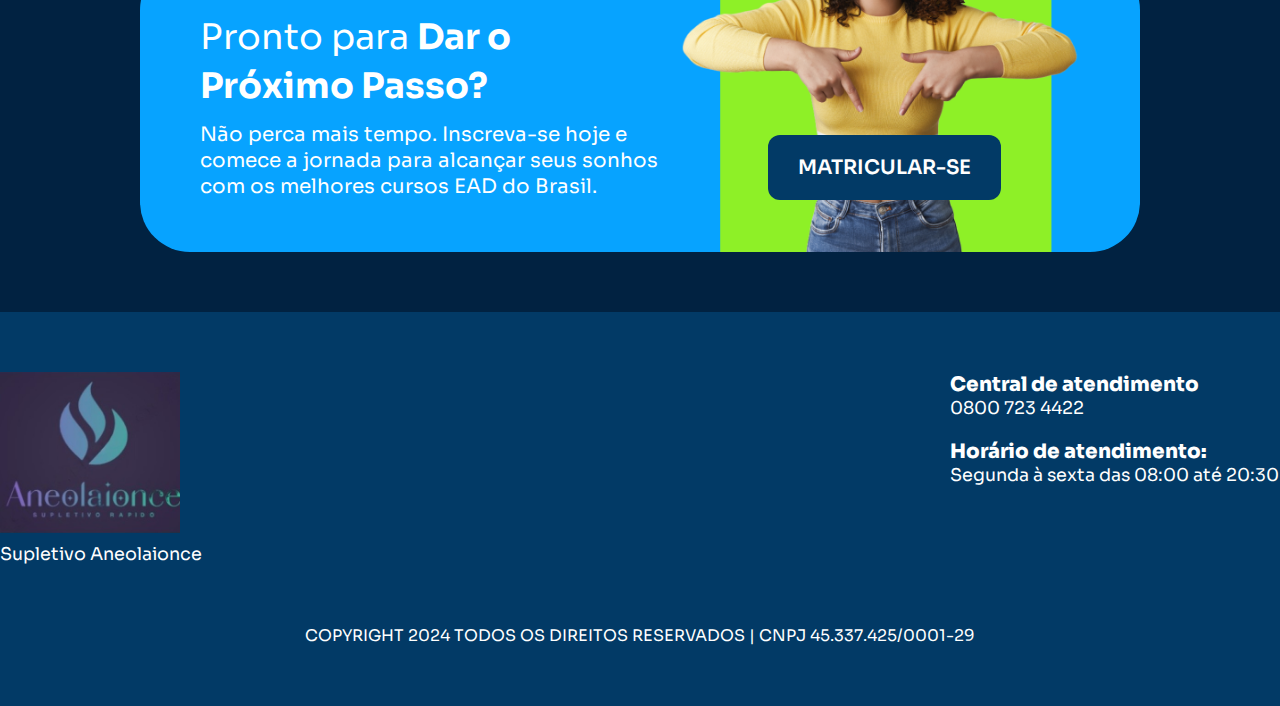
==== commit ec1d3612: "add imgs" ====
--- a/index_sup.html
+++ b/index_sup.html
@@ -51,7 +51,7 @@
                             </div>
                         </a>-->
 
-                    <a href="#">
+                    <a href="https://wa.me/5511993694790?text=Seja bem-vindo nossa equipe já irá atende-lo" target="_blank">
                         <div class="btn_matricular_menu">
                             <h2>
                                 Matricular-se
@@ -70,7 +70,7 @@
                 <div class="area_menu">
                     <div class="area_logo">
                         <a href="index.html">
-                            <img src="img/logo_sao_luis.png" alt="" width="267" height="69">
+                            <img src="img_sup/logo.jpg" alt="" width="180" height="161">
                         </a>
                     </div>
 
@@ -83,7 +83,7 @@
                             </div>
                         </a>-->
 
-                        <a href="#">
+                        <a href="https://wa.me/5511993694790?text=Seja bem-vindo nossa equipe já irá atende-lo" target="_blank">
                             <div class="btn_matricular_menu">
                                 <h2>
                                     Matricular-se
@@ -130,14 +130,14 @@
                             </p>
                         </div>
                         <div class="area_btns_supletivo_home">
-                            <a href="#">
+                            <a href="https://wa.me/5511993694790?text=Seja bem-vindo nossa equipe já irá atende-lo" target="_blank">
                                 <div class="btn_matricular_menu">
                                     <h2>
                                         Matricular-se agora
                                     </h2>
                                 </div>
                             </a>
-                            <a href="#">
+                            <a href="https://wa.me/5511993694790?text=Seja bem-vindo nossa equipe já irá atende-lo" target="_blank">
                                 <div class="btn_destaque">
                                     <h2>
                                         Fale conosco
@@ -482,7 +482,7 @@
 
                 </div>
 
-                <img class="bg_pilares" src="img/bg_cursos.png" alt="" width="350" height="667">
+                <img class="bg_pilares" src="img_sup/bg_cursos.png" alt="" width="350" height="667">
 
             </div>
         </div>
@@ -562,7 +562,7 @@
                         </p>
                     </div>
 
-                    <a href="#" data-animation="down" data-delay-1>
+                    <a href="https://wa.me/5511993694790?text=Seja bem-vindo nossa equipe já irá atende-lo" data-animation="down" data-delay-1 target="_blank">
                         <div class="btn_matricular">
                             <h2>
                                 Me matricular agora
@@ -579,7 +579,7 @@
                     <img class="icon_money" src="img/icon_money.svg" alt="">
                     <img class="icon_study" src="img/icon_study.svg" alt="">
                     <img class="icon_growth" src="img/icon_growth.svg" alt="">
-                    <img src="img/notebook_metodologia.png" alt="" data-animation="right">
+                    <img src="img_sup/notebook_metodologia.png" alt="" data-animation="right">
                 </div>
 
 
@@ -741,7 +741,7 @@
                     <div class="area_bg_jornada">
                         <img class="bg_jornada" src="img/bg_jornada.png" alt="">
 
-                        <a href="#">
+                        <a href="https://wa.me/5511993694790?text=Seja bem-vindo nossa equipe já irá atende-lo" target="_blank">
                             <div class="btn_matricular_jornada">
                                 <h2>
                                     Matricular-se
@@ -762,10 +762,10 @@
             <div class="container_footer_int">
                 <div class="area_footer">
                     <div class="footer_col_sm">
-                        <img src="img/logo_sao_luis.png" alt="">
+                        <img src="img_sup/logo.jpg" alt="" width="180" height="161">
                         <div class="info_footer">
                             <p>
-                                Faculdade de Educação São Luis Associação Jaboticabalense de Educação e Cultura
+                               Supletivo Aneolaionce
                             </p>
                         </div>
                     </div>
@@ -801,7 +801,7 @@
                         </div>
                     </div>
 
-                    <div class="footer_col_sm">
+                   <!-- <div class="footer_col_sm">
                         <div class="area_social">
                             <a href="#">
                                 <div class="area_social_int">
@@ -825,7 +825,7 @@
                             </a>
 
                         </div>
-                    </div>
+                    </div>-->
 
 
                 </div>
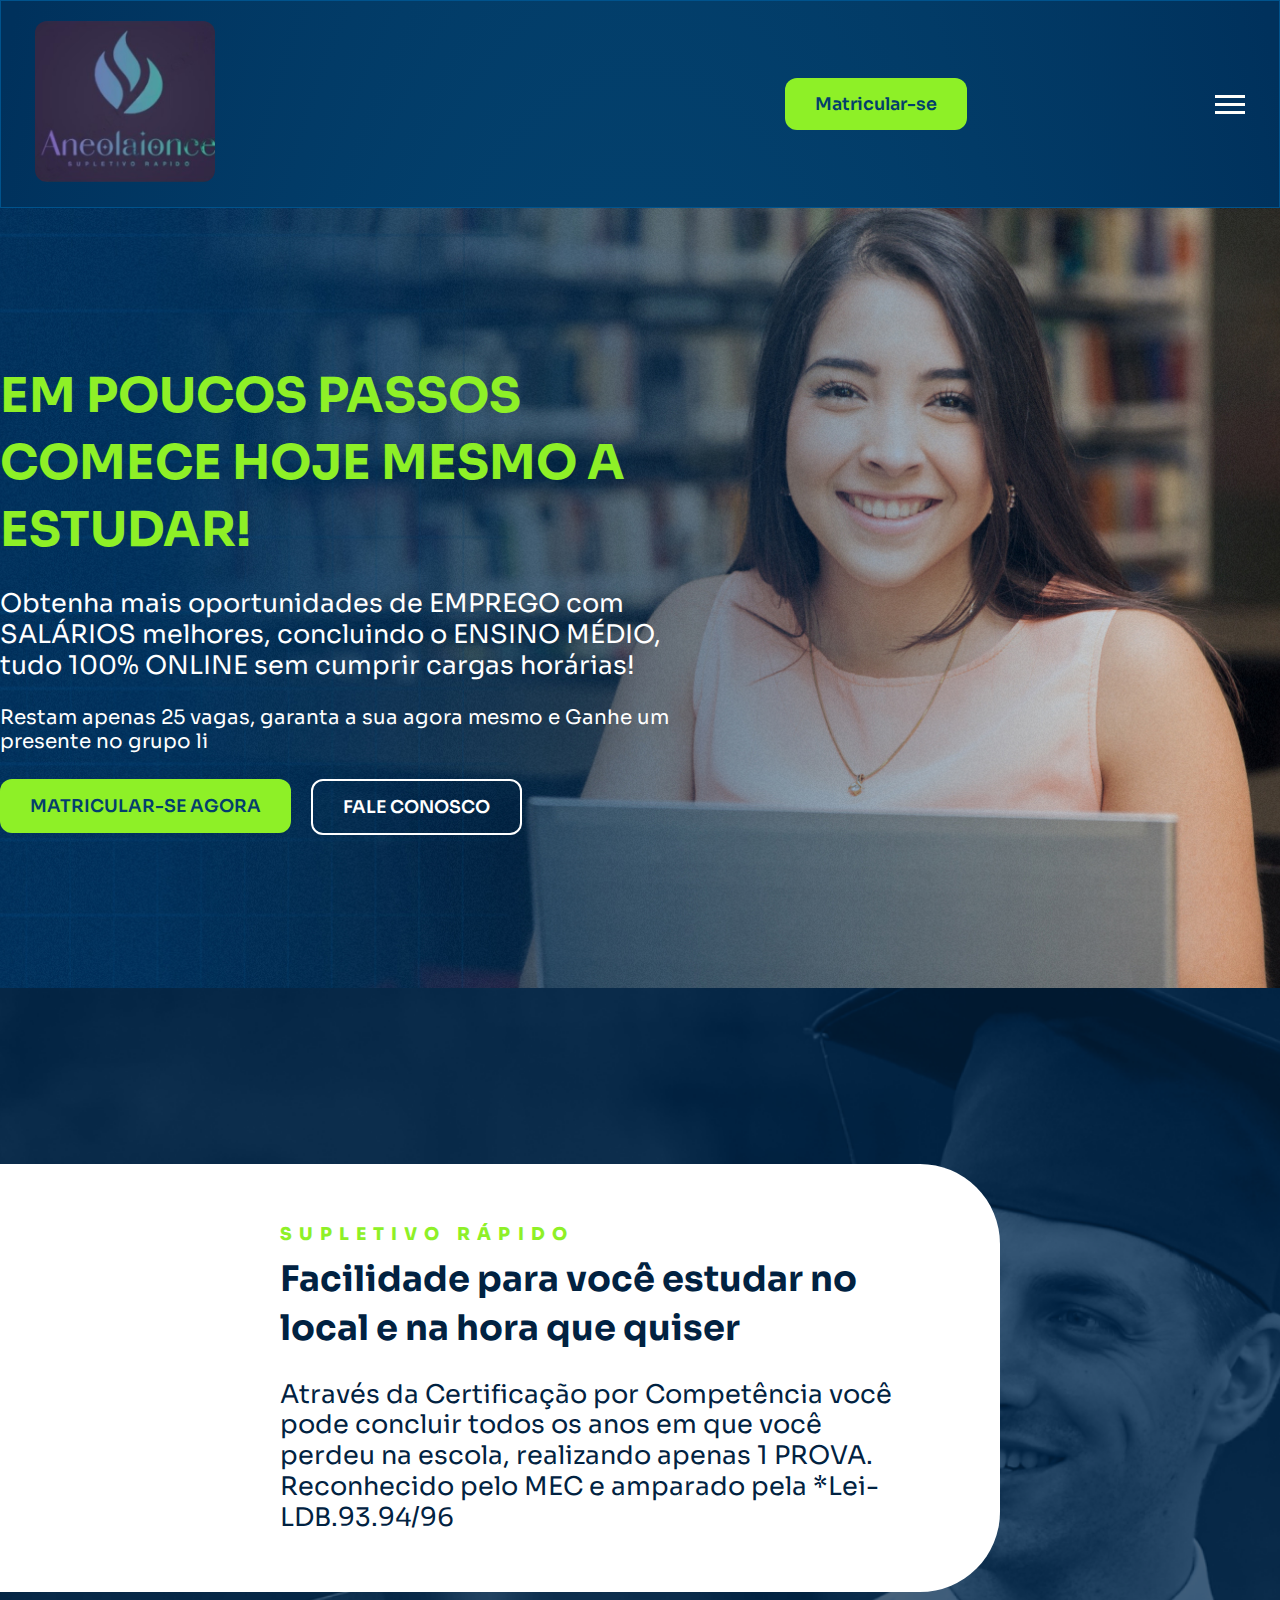
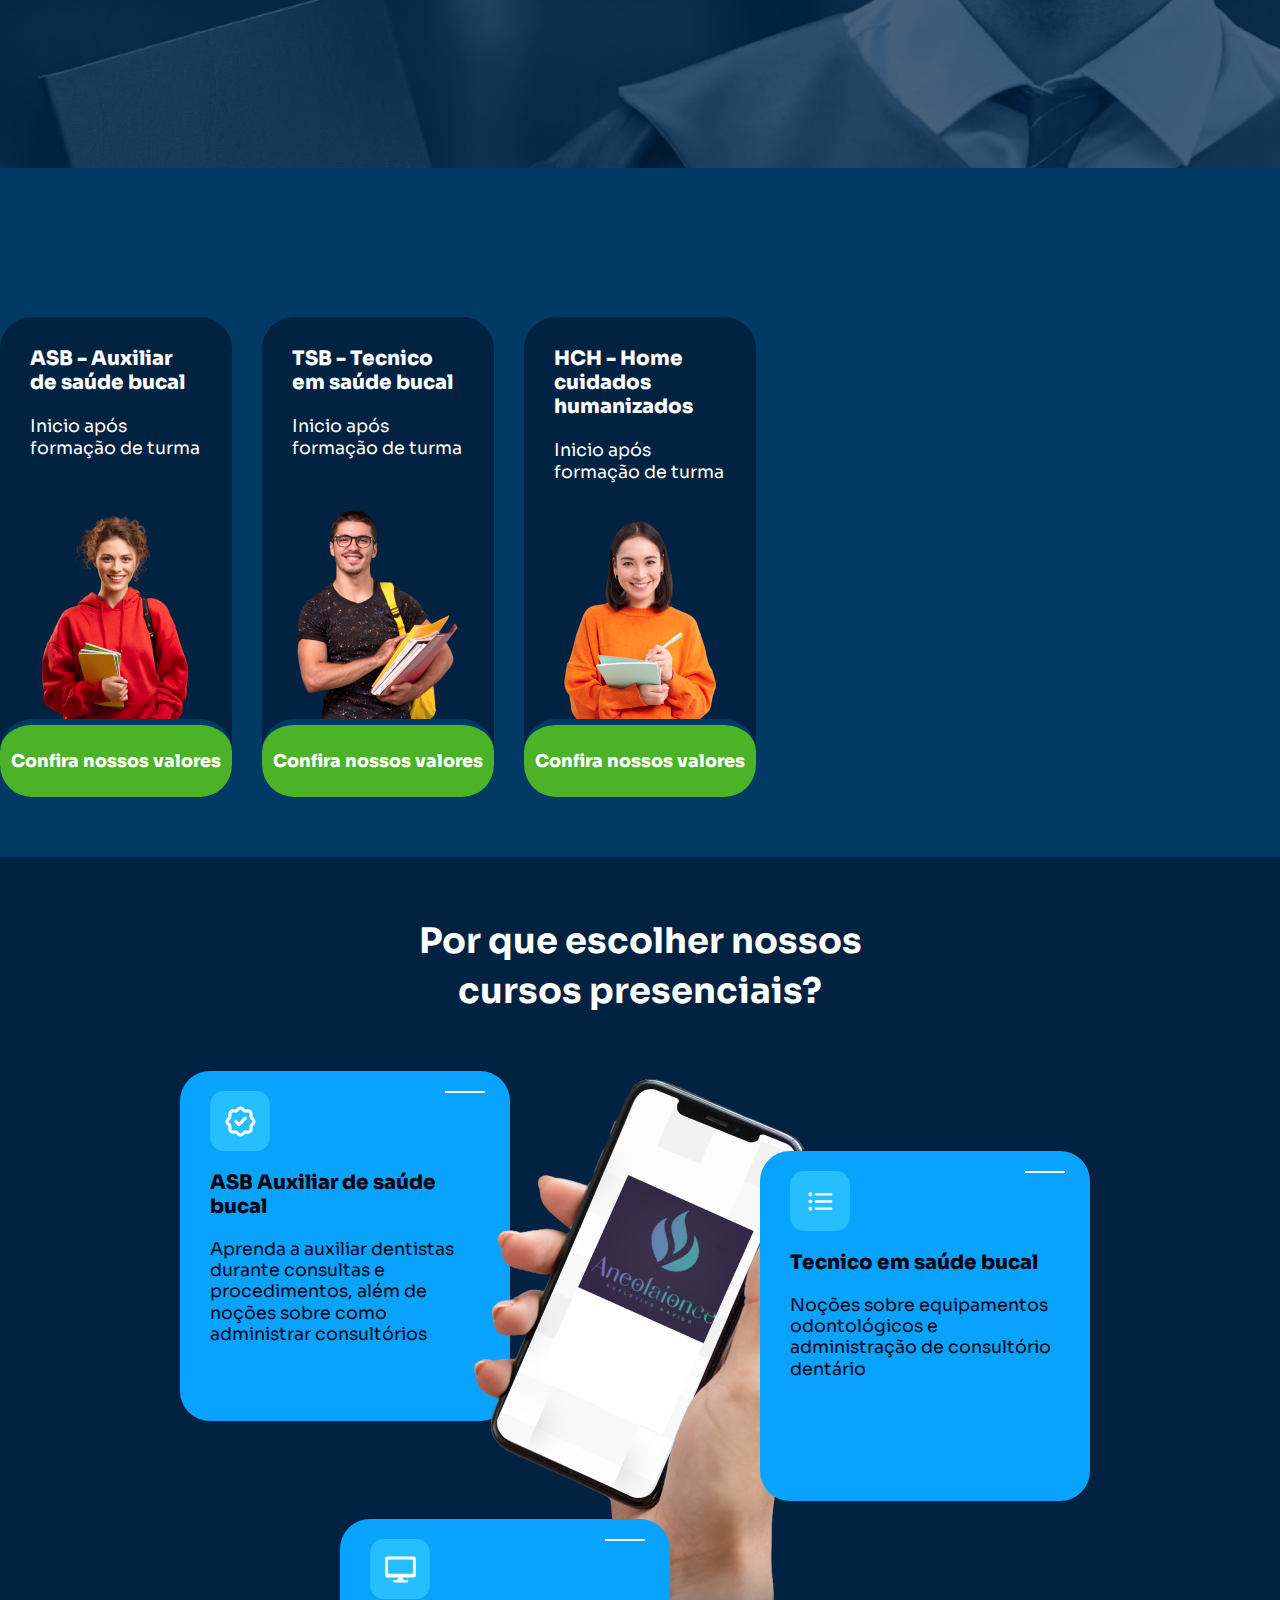
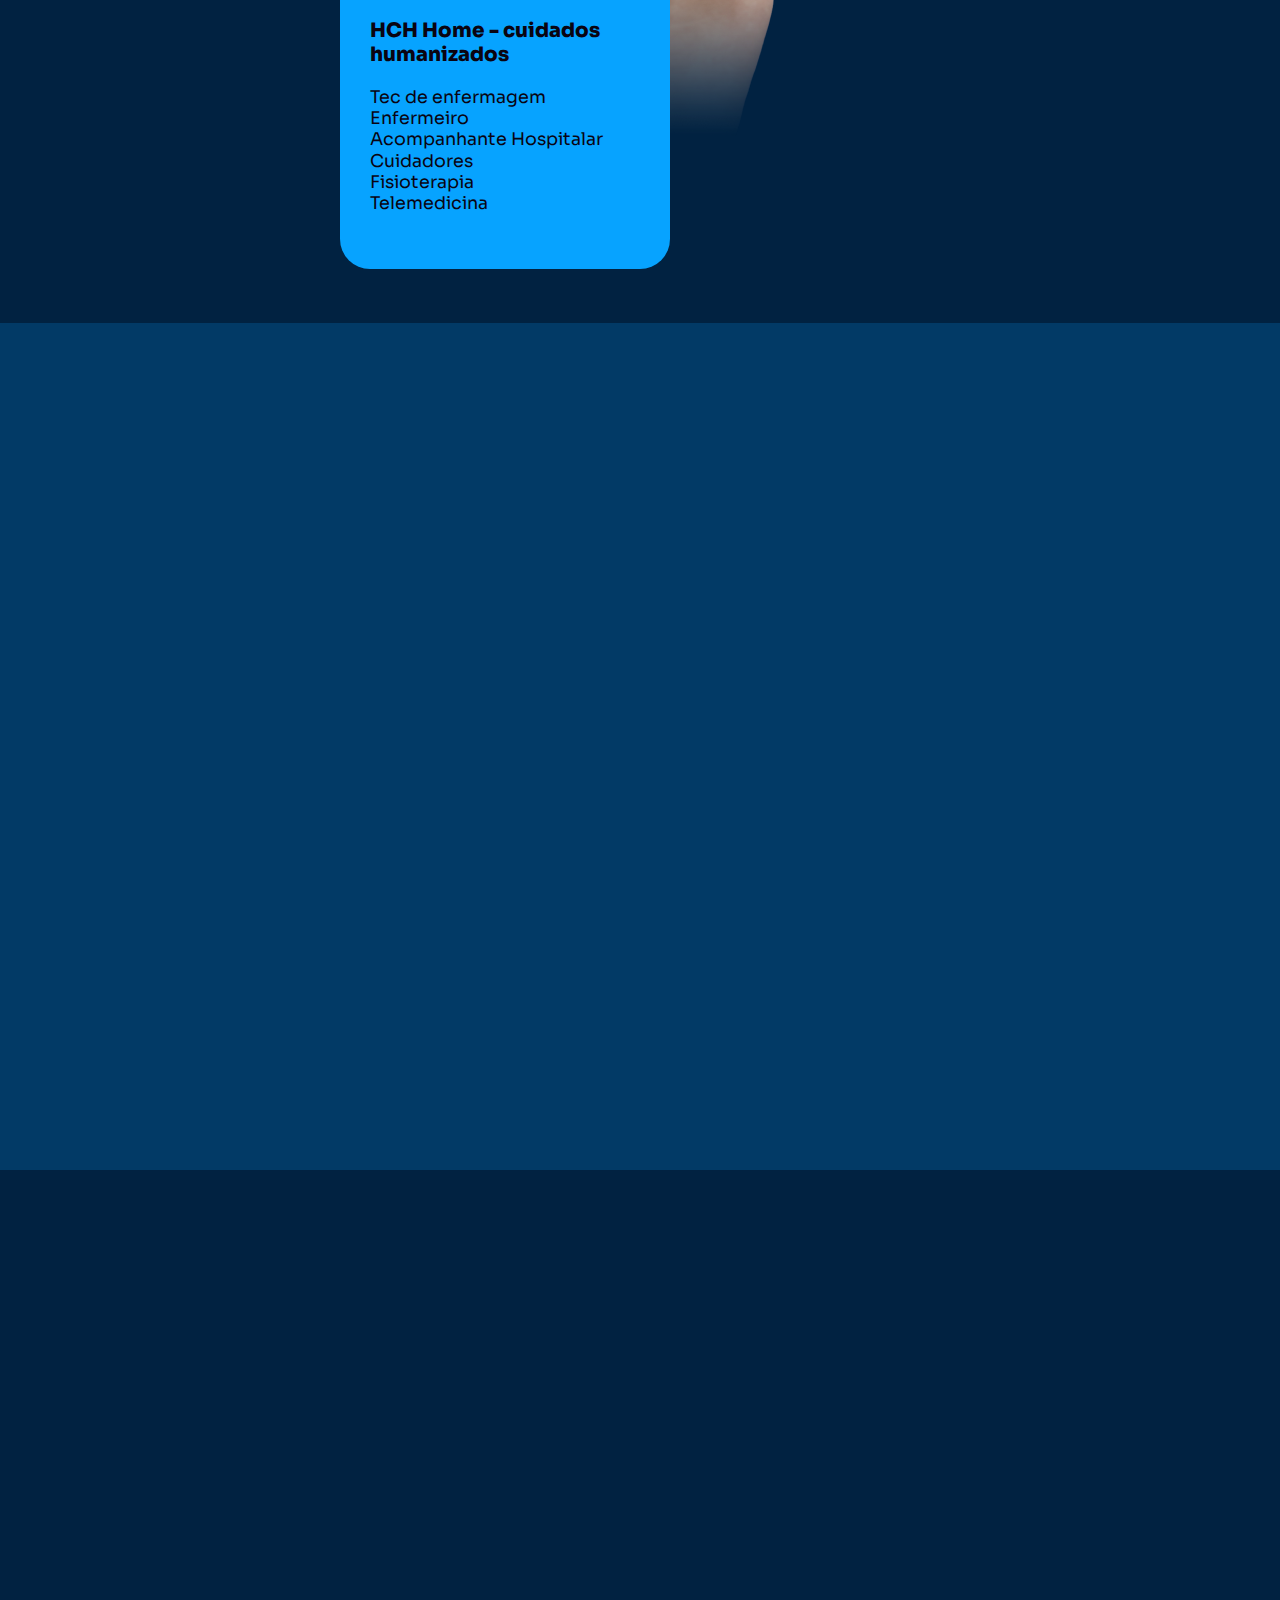
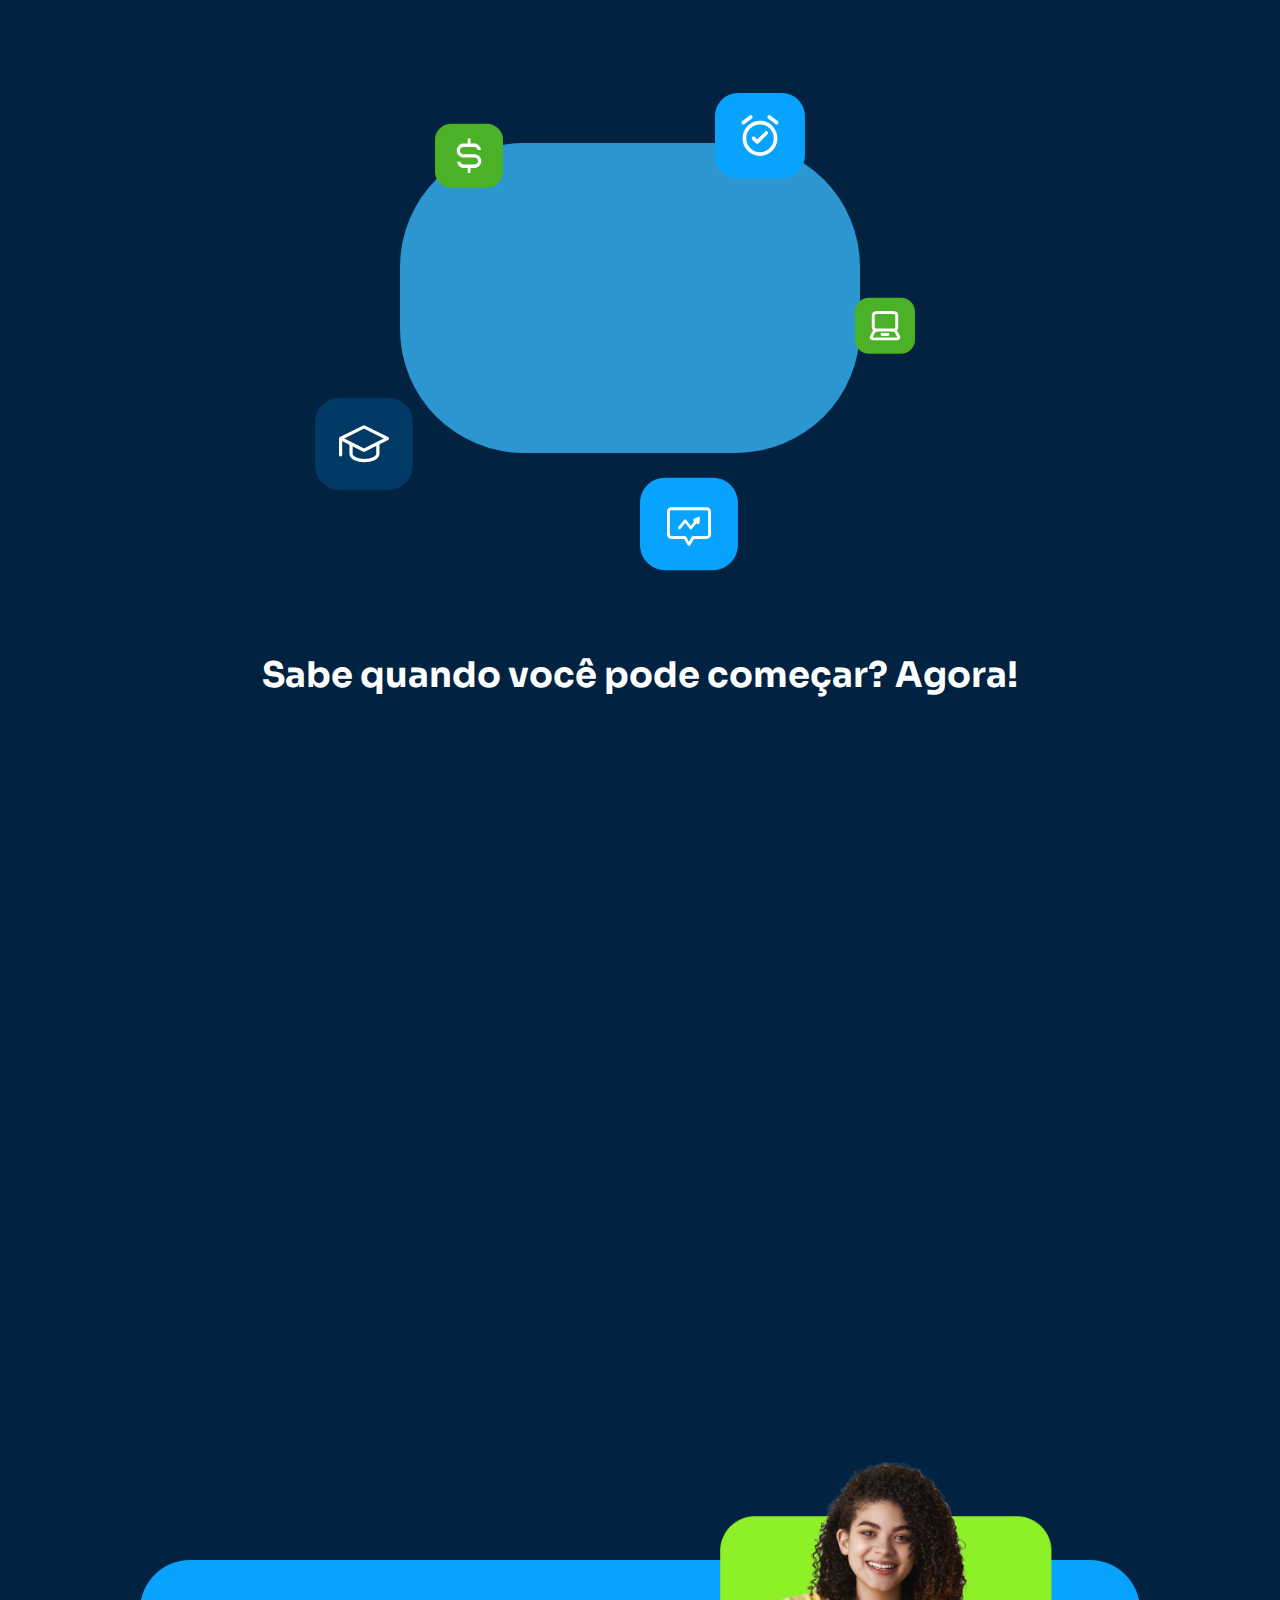
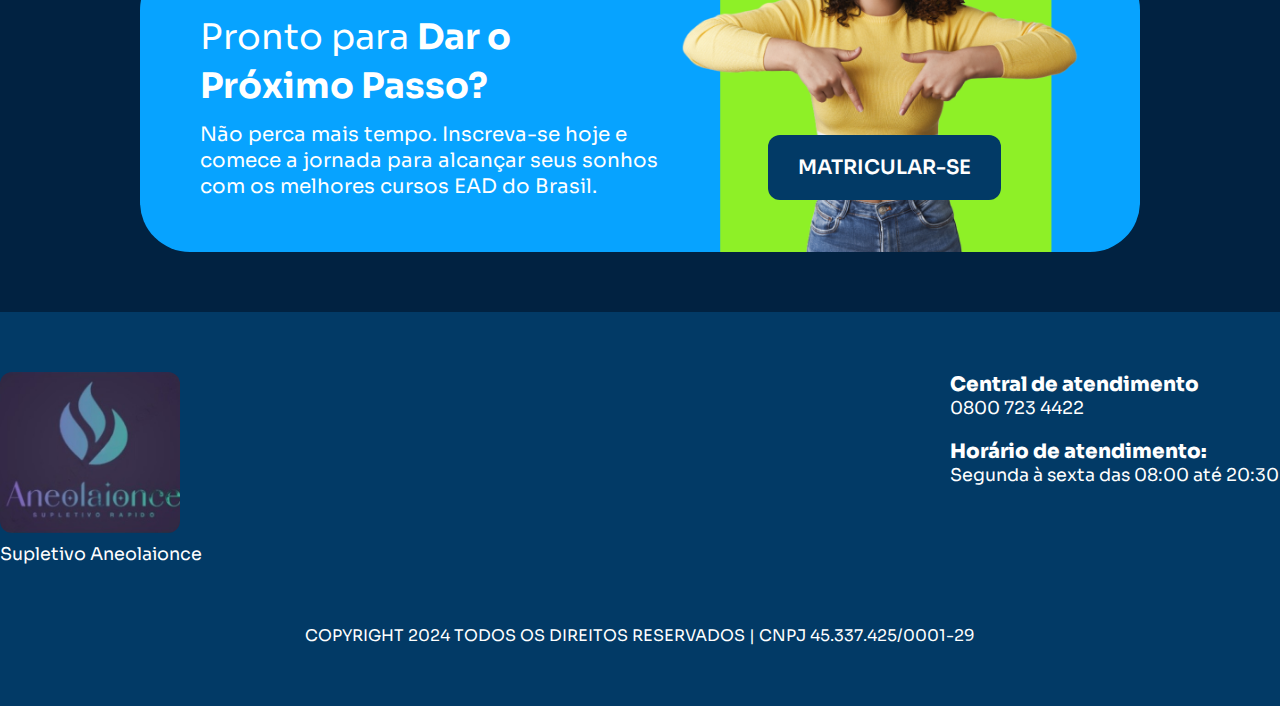
==== commit d3464861: "add logo" ====
--- a/index_sup.html
+++ b/index_sup.html
@@ -70,7 +70,7 @@
                 <div class="area_menu">
                     <div class="area_logo">
                         <a href="index.html">
-                            <img src="img_sup/logo.jpg" alt="" width="180" height="161">
+                            <img src="img_sup/logo.jpg" alt="" width="180" height="161" style="border-radius: 12px">
                         </a>
                     </div>
 
@@ -762,7 +762,7 @@
             <div class="container_footer_int">
                 <div class="area_footer">
                     <div class="footer_col_sm">
-                        <img src="img_sup/logo.jpg" alt="" width="180" height="161">
+                        <img src="img_sup/logo.jpg" alt="" width="180" height="161" style="border-radius: 12px">
                         <div class="info_footer">
                             <p>
                                Supletivo Aneolaionce
